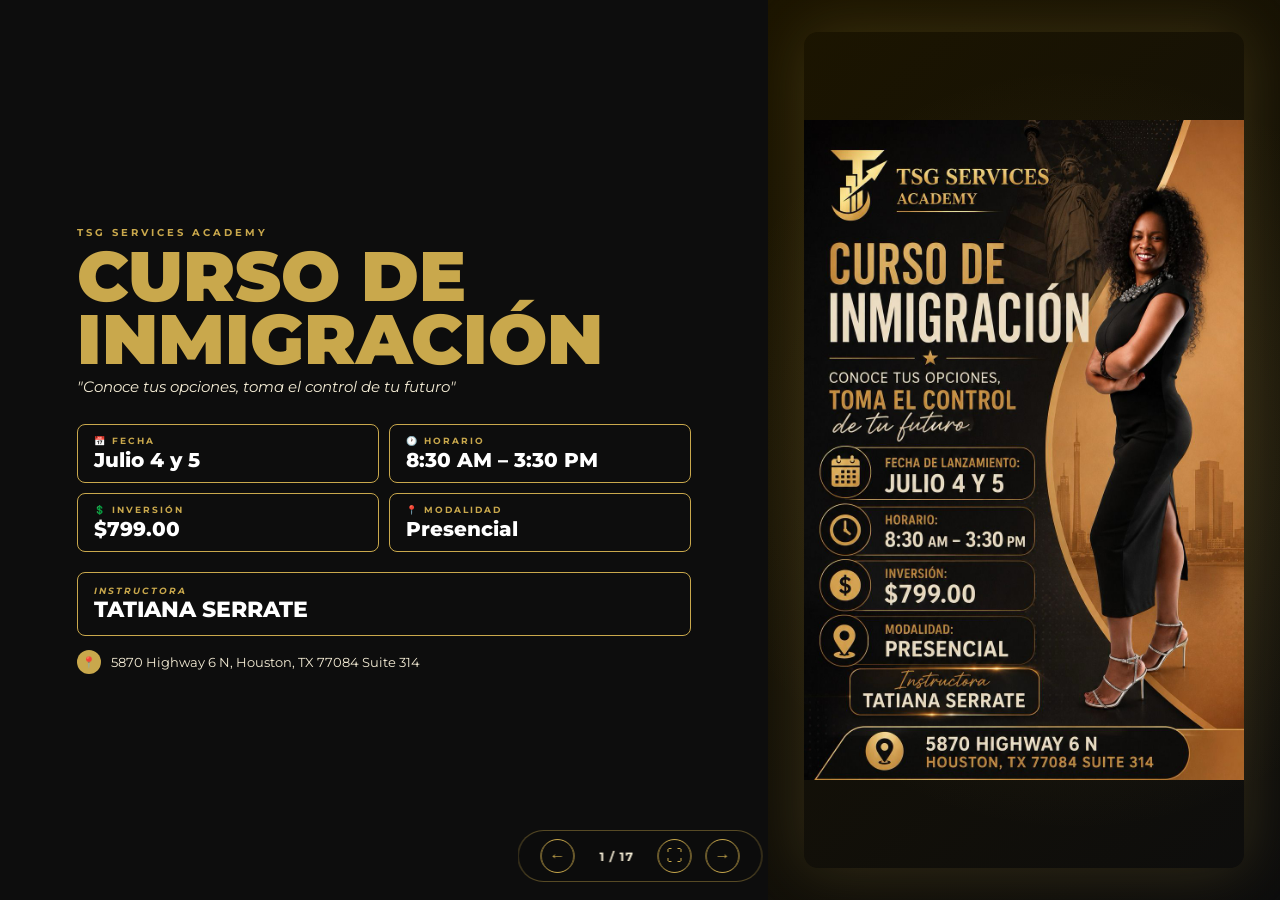
==== index.html @ e6a11509 "Launch GitHub Pages presentation site" ====
<!DOCTYPE html>
<html lang="es">
<head>
<meta charset="UTF-8">
<meta name="viewport" content="width=device-width, initial-scale=1.0">
<meta name="description" content="Presentación interactiva del Curso de Inmigración de TSG Services Academy en Houston, Texas. Curso presencial en español con 17 diapositivas.">
<meta name="theme-color" content="#0D0D0D">
<meta property="og:title" content="TSG Services Academy — Curso de Inmigración">
<meta property="og:description" content="Curso presencial de inmigración en español con Tatiana Serrate en Houston, Texas.">
<meta property="og:type" content="website">
<meta property="og:locale" content="es_US">
<meta property="og:image" content="WhatsApp%20Image%202026-05-12%20at%2015.41.44%20(5).jpeg">
<meta name="twitter:card" content="summary_large_image">
<meta name="twitter:title" content="TSG Services Academy — Curso de Inmigración">
<meta name="twitter:description" content="Curso presencial de inmigración en español con Tatiana Serrate en Houston, Texas.">
<meta name="twitter:image" content="WhatsApp%20Image%202026-05-12%20at%2015.41.44%20(5).jpeg">
<title>TSG Services Academy — Curso de Inmigración</title>
<link href="https://fonts.googleapis.com/css2?family=Montserrat:wght@300;400;500;600;700;800;900&display=swap" rel="stylesheet">
<style>
:root {
  --black: #0D0D0D;
  --dark: #141414;
  --gold: #C9A84C;
  --gold-lt: #E8C46A;
  --gold-dk: #9A7A2E;
  --beige: #F5EDD6;
  --beige-dk: #E0D3B0;
  --white: #FFFFFF;
}
* { margin:0; padding:0; box-sizing:border-box; }
html, body { width:100%; height:100%; overflow:hidden; background:#0a0a0a; font-family:'Montserrat',sans-serif; color-scheme:dark; }

/* ── DECK ── */
.deck { width:100vw; height:100vh; position:relative; }
.slide { position:absolute; inset:0; display:none; overflow:hidden; }
.slide.active { display:flex; }
.slide:focus { outline:none; }

/* ── NAV ── */
.nav {
  position:fixed; bottom:18px; left:50%; transform:translateX(-50%);
  display:flex; align-items:center; gap:14px; z-index:999;
  background:rgba(13,13,13,.88); backdrop-filter:blur(8px);
  padding:8px 22px; border-radius:50px;
  border:1px solid rgba(201,168,76,.4);
}
.nav button {
  background:transparent; border:1.5px solid var(--gold); color:var(--gold);
  width:34px; height:34px; border-radius:50%; font-size:16px; cursor:pointer;
  display:flex; align-items:center; justify-content:center; transition:.2s;
}
.nav button:hover { background:var(--gold); color:var(--black); }
.nav .ctr { color:var(--beige); font-size:12px; font-weight:700; letter-spacing:1px; min-width:55px; text-align:center; }

/* ── SHARED ── */
.tag { font-size:10px; font-weight:700; letter-spacing:3px; text-transform:uppercase; color:var(--gold); margin-bottom:6px; }
.gold-bar { width:56px; height:4px; background:var(--gold); margin:12px 0 20px; }
.gold { color:var(--gold); }
.beige { color:var(--beige); }

.info-box {
  border:1.5px solid var(--gold); border-radius:8px; padding:10px 16px;
}
.info-box .lbl { font-size:9px; font-weight:700; letter-spacing:2px; color:var(--gold); text-transform:uppercase; margin-bottom:2px; }
.info-box .val { font-size:clamp(13px,1.8vw,20px); font-weight:800; color:var(--white); }

.check-row { display:flex; align-items:flex-start; gap:10px; margin-bottom:10px; }
.check-row .dot { width:20px; height:20px; background:var(--gold); border-radius:50%; flex-shrink:0; display:flex; align-items:center; justify-content:center; color:var(--black); font-size:11px; font-weight:900; margin-top:1px; }
.check-row .txt { font-size:clamp(10px,1.3vw,14px); color:var(--beige); font-weight:500; line-height:1.4; }

.num-row { display:flex; align-items:flex-start; gap:14px; margin-bottom:16px; }
.num-row .num { width:32px; height:32px; background:var(--gold); border-radius:6px; flex-shrink:0; display:flex; align-items:center; justify-content:center; color:var(--black); font-size:15px; font-weight:900; }
.num-row h4 { font-size:clamp(11px,1.3vw,14px); font-weight:700; color:var(--gold); text-transform:uppercase; margin-bottom:3px; }
.num-row p { font-size:clamp(10px,1.1vw,13px); color:var(--beige); line-height:1.4; }

.panel { background:rgba(201,168,76,.06); border:1.5px solid rgba(201,168,76,.3); border-radius:12px; padding:22px; display:flex; flex-direction:column; }
.panel h3 { font-size:clamp(12px,1.4vw,16px); font-weight:800; color:var(--gold); text-transform:uppercase; letter-spacing:.5px; margin-bottom:10px; }
.panel p { font-size:clamp(10px,1.1vw,13px); color:var(--beige); line-height:1.6; flex:1; }

.form-card { border:1.5px solid rgba(201,168,76,.3); border-radius:10px; padding:16px; background:rgba(201,168,76,.05); }
.form-card .fid { display:inline-block; background:var(--gold); color:var(--black); font-weight:900; font-size:clamp(12px,1.4vw,16px); padding:3px 10px; border-radius:4px; margin-bottom:8px; }
.form-card h4 { font-size:clamp(10px,1.1vw,13px); color:var(--white); font-weight:700; text-transform:uppercase; margin-bottom:6px; }
.form-card p { font-size:clamp(9px,1vw,12px); color:var(--beige); line-height:1.5; }

table.ftable { width:100%; border-collapse:collapse; font-size:clamp(10px,1.2vw,13px); }
table.ftable th { background:var(--gold); color:var(--black); font-weight:700; text-transform:uppercase; letter-spacing:.5px; padding:8px 12px; text-align:left; }
table.ftable td { padding:7px 12px; color:var(--beige); border-bottom:1px solid rgba(201,168,76,.12); font-weight:500; }
table.ftable tr:nth-child(even) td { background:rgba(201,168,76,.05); }
table.ftable td:first-child { color:var(--gold); font-weight:700; }

.link-btn {
  display:flex; align-items:center; gap:8px;
  background:var(--black); padding:10px 14px; border-radius:6px;
  text-decoration:none; font-size:clamp(10px,1.1vw,13px); font-weight:700;
  color:var(--gold); border:1px solid var(--gold); white-space:normal; line-height:1.35;
}
.link-btn:focus-visible,
.nav button:focus-visible {
  outline:2px solid var(--beige);
  outline-offset:2px;
}
.link-list { display:flex; flex-direction:column; gap:10px; }
.actions { display:flex; gap:12px; flex-wrap:wrap; }
.actions .link-btn { flex:1 1 280px; min-width:0; }

/* ──────────────────────────────────────
   SLIDE 1 — PORTADA
────────────────────────────────────── */
#s1 { flex-direction:row; background:var(--black); }
#s1 .left { flex:1; display:flex; flex-direction:column; justify-content:center; padding:5% 6%; }
#s1 .right {
  width:40%; background:linear-gradient(140deg,#1c1500,#0d0d0d);
  display:flex; align-items:center; justify-content:center; position:relative; overflow:hidden;
}
#s1 .right::before { content:''; position:absolute; inset:0; background:radial-gradient(circle at 60% 50%,rgba(201,168,76,.15),transparent 70%); }
#s1 .hero-flyer {
  width:86%; max-height:calc(100% - 64px); display:block;
  border-radius:14px; box-shadow:0 0 60px rgba(201,168,76,0.2);
  position:relative; z-index:1; object-fit:contain;
}
#s1 .flyer-inner {
  position:relative; z-index:1; margin:32px;
  border:1px solid rgba(201,168,76,.35); border-radius:14px;
  padding:28px 24px; background:rgba(0,0,0,.5); text-align:center; width:calc(100% - 64px);
}
#s1 h1 { font-size:clamp(32px,5.5vw,72px); font-weight:900; text-transform:uppercase; color:var(--gold); line-height:.9; margin-bottom:6px; }
#s1 .subtitle { font-size:clamp(11px,1.3vw,15px); color:var(--beige); font-style:italic; margin-bottom:28px; }
#s1 .info-grid { display:grid; grid-template-columns:1fr 1fr; gap:10px; margin-bottom:20px; }
#s1 .inst-box { border:1.5px solid var(--gold); border-radius:8px; padding:12px 16px; margin-bottom:14px; }
#s1 .inst-box .il { font-size:9px; font-weight:700; letter-spacing:2px; color:var(--gold); text-transform:uppercase; font-style:italic; }
#s1 .inst-box .in { font-size:clamp(14px,1.8vw,22px); font-weight:800; color:var(--white); }
#s1 .addr { display:flex; align-items:center; gap:10px; font-size:clamp(10px,1.1vw,13px); color:var(--beige); }
#s1 .addr .pin { width:24px; height:24px; background:var(--gold); border-radius:50%; flex-shrink:0; display:flex; align-items:center; justify-content:center; font-size:11px; color:var(--black); }

/* ──────────────────────────────────────
   SLIDE 1B — PROMO FLYERS
────────────────────────────────────── */
#spromo { background:var(--black); }
#spromo .promo-wrap { display:flex; flex-direction:column; height:100%; padding:3% 5%; }
#spromo .promo-stack { flex:1; min-height:0; display:flex; flex-direction:column; gap:10px; overflow:hidden; padding-bottom:74px; }
#spromo .promo-row { flex:1; min-height:0; display:grid; gap:10px; }
#spromo .promo-row.top { grid-template-columns:repeat(4,minmax(0,1fr)); }
#spromo .promo-row.bottom { grid-template-columns:repeat(3,minmax(0,1fr)); width:min(76%,100%); align-self:center; }
#spromo .promo-card {
  min-width:0; min-height:0; display:flex; align-items:center; justify-content:center;
  background:#111; border-radius:10px; overflow:hidden;
  border:1px solid rgba(201,168,76,.3); box-shadow:0 4px 20px rgba(0,0,0,.4);
}
#spromo .promo-card img {
  width:100%; height:100%; display:block; padding:4px;
  object-fit:contain; object-position:center top; background:#111;
}

/* ──────────────────────────────────────
   SLIDE 2 — SOBRE TSG
────────────────────────────────────── */
#s2 { flex-direction:row; background:var(--black); }
#s2 .left { flex:1; display:flex; flex-direction:column; justify-content:center; padding:5% 6%; }
#s2 .left h2 { font-size:clamp(22px,4vw,50px); font-weight:900; text-transform:uppercase; line-height:1; color:var(--white); }
#s2 .right { width:44%; background:var(--beige); padding:5% 5%; display:flex; flex-direction:column; justify-content:center; position:relative; }
#s2 .right::before { content:''; position:absolute; top:0; left:0; right:0; height:5px; background:var(--gold); }
#s2 .bio { font-size:clamp(13px,1.5vw,18px); color:var(--black); line-height:1.75; border-left:4px solid var(--gold); padding-left:20px; margin-bottom:30px; }
#s2 .inst-tag { text-align:center; border-top:2px solid var(--gold-dk); padding-top:20px; }
#s2 .inst-tag .itl { font-size:9px; font-weight:700; letter-spacing:2px; color:#5B4314; text-transform:uppercase; font-style:italic; margin-bottom:4px; }
#s2 .inst-tag .itn { font-size:clamp(16px,2.4vw,26px); font-weight:900; color:var(--black); text-transform:uppercase; }

/* ──────────────────────────────────────
   SLIDE 3 — APRENDERÁS
────────────────────────────────────── */
#s3 { flex-direction:column; background:var(--black); padding:4% 6%; }
#s3 .audience {
  display:flex; align-items:center; gap:12px;
  background:rgba(201,168,76,.1); border:1.5px solid var(--gold);
  border-radius:8px; padding:12px 18px; margin-bottom:22px;
}
#s3 .audience p { font-size:clamp(11px,1.3vw,15px); color:var(--beige); font-weight:700; text-transform:uppercase; letter-spacing:.5px; }
#s3 .grid { display:grid; grid-template-columns:1fr 1fr; gap:0 50px; }

/* ──────────────────────────────────────
   SLIDE 4 — PROGRAMA
────────────────────────────────────── */
#s4 { flex-direction:column; background:var(--black); padding:3% 5%; }
#s4 .days { display:grid; grid-template-columns:1fr 1fr; gap:20px; flex:1; align-items:start; margin-top:16px; }
#s4 .day-hdr { background:var(--gold); padding:10px 16px; border-radius:8px 8px 0 0; display:flex; justify-content:space-between; align-items:center; }
#s4 .day-hdr h3 { font-size:clamp(13px,1.7vw,20px); font-weight:900; color:var(--black); text-transform:uppercase; }
#s4 .day-hdr .dt { font-size:clamp(11px,1.3vw,16px); font-weight:700; color:var(--black); }
#s4 .day-sub { background:rgba(201,168,76,.12); padding:7px 16px; font-size:clamp(9px,1vw,12px); color:var(--gold); font-style:italic; border-left:3px solid var(--gold); }
#s4 .day-body { background:rgba(201,168,76,.04); border:1.5px solid rgba(201,168,76,.25); border-top:none; border-radius:0 0 8px 8px; }

/* ──────────────────────────────────────
   SLIDE 5 — CLASE 1 OVERVIEW
────────────────────────────────────── */
#s5 { flex-direction:row; background:var(--black); }
#s5 .main { flex:1; display:flex; flex-direction:column; justify-content:flex-start; padding:3.5% 5%; }
#s5 .step-list { flex:1; min-height:0; display:flex; flex-direction:column; gap:8px; padding-top:4px; padding-bottom:74px; }
#s5 .step-card { margin-bottom:0; flex:1; align-items:center; padding:6px 12px; border-radius:8px; background:rgba(201,168,76,.04); }
#s5 .sidebar { width:clamp(220px,26vw,270px); background:var(--beige); padding:5% 4%; display:flex; flex-direction:column; justify-content:center; gap:12px; }
#s5 .sidebar h3 { font-size:clamp(11px,1.2vw,14px); font-weight:800; color:var(--black); text-transform:uppercase; letter-spacing:1px; margin-bottom:6px; }

/* ──────────────────────────────────────
   SLIDE 6 — CUENTA USCIS + FORMULARIOS
────────────────────────────────────── */
#s6 { flex-direction:column; background:var(--dark); padding:4% 6%; }
#s6 .panels { display:grid; grid-template-columns:1fr 1fr; gap:20px; flex:1; margin-top:16px; }

/* ──────────────────────────────────────
   SLIDE 7 — I-94 & EOIR
────────────────────────────────────── */
#s7 { flex-direction:column; background:var(--black); padding:4% 6%; }
#s7 .panels { display:grid; grid-template-columns:1fr 1fr; gap:20px; flex:1; margin-top:16px; }

/* ──────────────────────────────────────
   SLIDE 8 — LLAMAR A USCIS
────────────────────────────────────── */
#s8 { flex-direction:row; background:var(--black); }
#s8 .left { flex:1; display:flex; flex-direction:column; justify-content:center; padding:4% 5%; }
#s8 .right { width:36%; display:flex; flex-direction:column; justify-content:center; padding:4% 4% 4% 0; gap:14px; }
.phone-box { background:var(--gold); border-radius:14px; padding:28px; text-align:center; }
.phone-box .phl { font-size:10px; font-weight:700; letter-spacing:3px; text-transform:uppercase; color:var(--black); margin-bottom:8px; }
.phone-box .phnum { font-size:clamp(22px,3.5vw,42px); font-weight:900; color:var(--black); letter-spacing:2px; }

/* ──────────────────────────────────────
   SLIDE 9 — ENVÍO DE PAQUETES
────────────────────────────────────── */
#s9 { flex-direction:column; background:var(--black); padding:4% 6%; }
#s9 .factors { display:grid; grid-template-columns:repeat(2,1fr); gap:16px; flex:1; margin-top:16px; }
#s9 .actions { margin-top:14px; padding-bottom:74px; }
.factor { background:rgba(201,168,76,.06); border:1.5px solid rgba(201,168,76,.28); border-radius:10px; padding:20px; }
.factor .fnum { font-size:36px; font-weight:900; color:rgba(201,168,76,.18); line-height:1; margin-bottom:8px; }
.factor h4 { font-size:clamp(12px,1.3vw,15px); font-weight:700; color:var(--gold); text-transform:uppercase; margin-bottom:6px; }
.factor p { font-size:clamp(10px,1.1vw,13px); color:var(--beige); line-height:1.5; }

/* ──────────────────────────────────────
   SLIDE 10 — PREPARACIÓN
────────────────────────────────────── */
#s10 { flex-direction:column; background:var(--black); padding:4% 6%; }
#s10 .prep { display:grid; grid-template-columns:repeat(2,1fr); gap:16px; flex:1; margin-top:16px; }
.prep-card { border:1.5px solid rgba(201,168,76,.3); border-radius:10px; padding:20px; }
.prep-card .picon { font-size:26px; margin-bottom:8px; }
.prep-card h4 { font-size:clamp(11px,1.3vw,15px); font-weight:700; color:var(--gold); text-transform:uppercase; margin-bottom:10px; }
.prep-card ul { list-style:none; }
.prep-card ul li { font-size:clamp(9px,1.1vw,13px); color:var(--beige); line-height:1.5; padding:2px 0 2px 16px; position:relative; }
.prep-card ul li::before { content:'•'; color:var(--gold); position:absolute; left:0; font-weight:700; }

/* ──────────────────────────────────────
   SLIDE 11 — I-485
────────────────────────────────────── */
#s11 { flex-direction:row; background:var(--black); }
#s11 .left { flex:1; display:flex; flex-direction:column; justify-content:center; padding:5% 6%; }
#s11 .right { width:40%; background:var(--beige); padding:5%; display:flex; flex-direction:column; justify-content:center; gap:22px; position:relative; }
#s11 .right::before { content:''; position:absolute; top:0; left:0; right:0; height:5px; background:var(--gold); }
#s11 .right h3 { font-size:clamp(11px,1.3vw,15px); font-weight:800; color:var(--black); text-transform:uppercase; letter-spacing:.5px; margin-bottom:8px; }
#s11 .right ul { list-style:none; }
#s11 .right ul li { font-size:clamp(10px,1.2vw,14px); color:#333; padding:3px 0 3px 20px; position:relative; line-height:1.4; }
#s11 .right ul li::before { content:'✓'; color:var(--gold-dk); position:absolute; left:0; font-weight:900; }
.form-badge { display:inline-flex; align-items:center; justify-content:center; background:var(--gold); color:var(--black); font-weight:900; font-size:clamp(28px,4.5vw,56px); padding:14px 26px; border-radius:10px; margin-bottom:16px; letter-spacing:2px; }

/* ──────────────────────────────────────
   SLIDE 12 — FORMULARIOS CLASE 2
────────────────────────────────────── */
#s12 { flex-direction:column; background:var(--black); padding:3% 5%; }
#s12 .forms-grid { display:grid; grid-template-columns:repeat(3,1fr); gap:14px; flex:1; margin-top:16px; }

/* ──────────────────────────────────────
   SLIDE 13 — I-130 / I-130A
────────────────────────────────────── */
#s13 { flex-direction:column; background:var(--black); padding:4% 6%; }
#s13 .content { display:grid; grid-template-columns:1fr 1fr 1fr; gap:18px; flex:1; margin-top:16px; }
#s13 .proofs { background:rgba(201,168,76,.07); border:1.5px solid var(--gold); border-radius:10px; padding:20px; }
#s13 .proofs h3 { font-size:clamp(11px,1.3vw,14px); font-weight:800; color:var(--gold); text-transform:uppercase; margin-bottom:12px; }

/* ──────────────────────────────────────
   SLIDE 14 — N-400 vs N-600
────────────────────────────────────── */
#s14 { flex-direction:column; background:var(--black); padding:4% 6%; }
#s14 .compare { display:grid; grid-template-columns:1fr 1fr; gap:20px; flex:1; margin-top:16px; }
.cmp-col { border-radius:10px; overflow:hidden; }
.cmp-hdr { background:var(--gold); padding:14px 20px; text-align:center; }
.cmp-hdr h3 { font-size:clamp(20px,3.5vw,40px); font-weight:900; color:var(--black); }
.cmp-body { background:rgba(201,168,76,.06); border:1.5px solid rgba(201,168,76,.3); border-top:none; border-radius:0 0 10px 10px; padding:20px; }
.cmp-body .cmp-sub { font-size:clamp(11px,1.2vw,14px); font-weight:700; color:var(--white); margin-bottom:10px; }
.dot-neg { background:#555 !important; color:var(--white) !important; }

/* ──────────────────────────────────────
   SLIDE 15 — DIRECTORIO
────────────────────────────────────── */
#s15 { flex-direction:column; background:var(--black); padding:3.5% 5.5%; }
#s15 .dir { display:grid; grid-template-columns:2fr 1fr; gap:28px; flex:1; margin-top:16px; align-items:start; }
#s15 .res h3 { font-size:clamp(12px,1.3vw,15px); font-weight:800; color:var(--gold); text-transform:uppercase; margin-bottom:12px; }

/* ──────────────────────────────────────
   SLIDE 16 — CIERRE
────────────────────────────────────── */
#s16 { flex-direction:row; background:var(--black); }
#s16 .left { flex:1; display:flex; flex-direction:column; align-items:center; justify-content:center; padding:5%; text-align:center; }
#s16 .right { width:42%; background:linear-gradient(140deg,#1c1500,#0d0d0d); display:flex; align-items:center; justify-content:center; padding:5%; position:relative; }
#s16 .right::before { content:''; position:absolute; inset:0; background:radial-gradient(circle at 50% 50%,rgba(201,168,76,.12),transparent 70%); }
.cupos-box { border:3px solid var(--gold); border-radius:12px; padding:28px 40px; margin-bottom:22px; }
.cupos-box .cql { font-size:clamp(10px,1.2vw,13px); font-weight:700; letter-spacing:3px; color:var(--beige); text-transform:uppercase; margin-bottom:4px; }
.cupos-box .cqn { font-size:clamp(56px,9vw,110px); font-weight:900; color:var(--gold); line-height:1; }
.cupos-box .cqs { font-size:clamp(13px,1.8vw,20px); font-weight:700; color:var(--white); text-transform:uppercase; }
.closing-card { background:rgba(201,168,76,.08); border:1.5px solid rgba(201,168,76,.3); border-radius:10px; padding:20px 28px; }
.closing-card p { font-size:clamp(10px,1.2vw,14px); color:var(--beige); margin-bottom:5px; }
.closing-card .cn { font-size:clamp(15px,2vw,24px); font-weight:800; color:var(--white); text-transform:uppercase; }
.cta { font-size:clamp(14px,2vw,24px); font-weight:900; color:var(--gold); text-transform:uppercase; letter-spacing:1px; margin-bottom:6px; }
.cta-sub { font-size:clamp(11px,1.3vw,15px); color:var(--beige); font-style:italic; }

#s4 .days > div,
#s6 .panels > div,
#s7 .panels > div,
#s12 .forms-grid > div,
#s13 .content > div,
#s14 .compare > div,
#s15 .dir > * { min-width:0; }

@media (max-width:1024px) {
  .nav { bottom:12px; }
  #s5 .main { padding-right:4%; }
  #s5 .sidebar { width:220px; padding:4% 3%; }
  #s5 .step-list { gap:6px; padding-bottom:82px; }
  #s5 .step-card { padding:6px 10px; }
  #s5 .num-row h4 { font-size:12px; }
  #s5 .num-row p { font-size:11px; }
  #s9 .actions { flex-direction:column; padding-bottom:82px; }
  #s9 .actions .link-btn { flex-basis:auto; }
}
</style>
</head>
<body>
<div class="deck">

<!-- ══════════════════════════════
     SLIDE 1 — PORTADA
══════════════════════════════ -->
<div class="slide active" id="s1">
  <div class="left">
    <div class="tag">TSG Services Academy</div>
    <h1>CURSO DE<br>INMIGRACIÓN</h1>
    <p class="subtitle">"Conoce tus opciones, toma el control <em>de tu futuro</em>"</p>
    <div class="info-grid">
      <div class="info-box"><div class="lbl">📅 Fecha</div><div class="val">Julio 4 y 5</div></div>
      <div class="info-box"><div class="lbl">🕐 Horario</div><div class="val">8:30 AM – 3:30 PM</div></div>
      <div class="info-box"><div class="lbl">💲 Inversión</div><div class="val">$799.00</div></div>
      <div class="info-box"><div class="lbl">📍 Modalidad</div><div class="val">Presencial</div></div>
    </div>
    <div class="inst-box"><div class="il">Instructora</div><div class="in">TATIANA SERRATE</div></div>
    <div class="addr"><div class="pin">📍</div><span>5870 Highway 6 N, Houston, TX 77084 Suite 314</span></div>
  </div>
  <div class="right">
    <img src="WhatsApp%20Image%202026-05-12%20at%2015.41.44%20(5).jpeg"
         alt="TSG Services Academy Flyer"
         width="1024" height="1536" decoding="async" fetchpriority="high"
         class="hero-flyer">
  </div>
</div>

<!-- ══════════════════════════════
     SLIDE 2 — MATERIAL PROMOCIONAL
══════════════════════════════ -->
<div class="slide" id="spromo">
  <div class="promo-wrap">
    <div class="tag">Material Promocional</div>
    <h2 style="font-size:clamp(18px,3vw,38px);font-weight:900;text-transform:uppercase;line-height:1;margin-bottom:8px;">FLYERS <span class="gold">PROMOCIONALES</span> DEL CURSO</h2>
    <div class="gold-bar" style="margin:8px 0 14px;"></div>
    <div class="promo-stack">
      <div class="promo-row top">
        <div class="promo-card"><img src="WhatsApp%20Image%202026-05-12%20at%2015.41.43.jpeg" alt="Flyer promocional 1 del curso" width="1149" height="1369" loading="lazy" decoding="async"></div>
        <div class="promo-card"><img src="WhatsApp%20Image%202026-05-12%20at%2015.41.44.jpeg" alt="Flyer promocional 2 del curso" width="1024" height="1536" loading="lazy" decoding="async"></div>
        <div class="promo-card"><img src="WhatsApp%20Image%202026-05-12%20at%2015.41.44%20(1).jpeg" alt="Flyer promocional 3 del curso" width="1024" height="1536" loading="lazy" decoding="async"></div>
        <div class="promo-card"><img src="WhatsApp%20Image%202026-05-12%20at%2015.41.44%20(2).jpeg" alt="Flyer promocional 4 del curso" width="1024" height="1536" loading="lazy" decoding="async"></div>
      </div>
      <div class="promo-row bottom">
        <div class="promo-card"><img src="WhatsApp%20Image%202026-05-12%20at%2015.41.44%20(3).jpeg" alt="Flyer promocional 5 del curso" width="1024" height="1536" loading="lazy" decoding="async"></div>
        <div class="promo-card"><img src="WhatsApp%20Image%202026-05-12%20at%2015.41.44%20(4).jpeg" alt="Flyer promocional 6 del curso" width="1024" height="1536" loading="lazy" decoding="async"></div>
        <div class="promo-card"><img src="WhatsApp%20Image%202026-05-12%20at%2015.41.44%20(5).jpeg" alt="Flyer promocional 7 del curso" width="1024" height="1536" loading="lazy" decoding="async"></div>
      </div>
    </div>
  </div>
</div>

<!-- ══════════════════════════════
     SLIDE 3 — SOBRE TSG
══════════════════════════════ -->
<div class="slide" id="s2">
  <div class="left">
    <div class="tag">Sobre Nosotros</div>
    <h2 style="font-size:clamp(22px,4vw,52px);font-weight:900;text-transform:uppercase;line-height:1;color:var(--white);">
      <span class="gold">SOBRE</span> TSG<br>SERVICES ACADEMY
    </h2>
    <div class="gold-bar"></div>
    <p style="font-size:clamp(12px,1.4vw,16px);color:var(--beige);line-height:1.7;max-width:460px;">
      Comprometida con la educación y el empoderamiento de la comunidad hispana en Houston, Texas. Cursos prácticos, en español, diseñados para que cada persona pueda entender y gestionar su propio proceso migratorio con confianza.
    </p>
  </div>
  <div class="right">
    <p class="bio">
      TSG Academy fue fundada por una mujer visionaria, comprometida con la educación y el empoderamiento de su comunidad. Con años de experiencia en procesos migratorios y una trayectoria ayudando a cientos de personas a entender y presentar sus propios casos ante USCIS y la corte de inmigración.
    </p>
    <div class="inst-tag">
      <div class="itl">Instructora</div>
      <div class="itn">TATIANA SERRATE</div>
    </div>
  </div>
</div>

<!-- ══════════════════════════════
     SLIDE 3 — APRENDERÁS
══════════════════════════════ -->
<div class="slide" id="s3">
  <div class="tag">Contenido del curso</div>
  <h2 style="font-size:clamp(20px,3.5vw,44px);font-weight:900;text-transform:uppercase;line-height:1;"><span class="gold">EN ESTE CURSO</span> APRENDERÁS</h2>
  <div class="gold-bar"></div>
  <div class="audience">
    <span style="font-size:22px;">👥</span>
    <p>Para quienes quieren tomar el control de su proceso y ayudar a otros</p>
  </div>
  <div class="grid">
    <div>
      <div class="check-row"><div class="dot">✓</div><div class="txt">Cómo crear una cuenta en USCIS.gov</div></div>
      <div class="check-row"><div class="dot">✓</div><div class="txt">Cómo descargar formularios oficiales actualizados</div></div>
      <div class="check-row"><div class="dot">✓</div><div class="txt">Cómo buscar tu historial de entrada/salida I-94</div></div>
      <div class="check-row"><div class="dot">✓</div><div class="txt">Cómo localizar tu caso en corte (EOIR)</div></div>
      <div class="check-row"><div class="dot">✓</div><div class="txt">Cómo llamar a USCIS correctamente</div></div>
      <div class="check-row"><div class="dot">✓</div><div class="txt">Cómo confeccionar tu paquete migratorio</div></div>
    </div>
    <div>
      <div class="check-row"><div class="dot">✓</div><div class="txt">Cómo solicitar tu récord criminal</div></div>
      <div class="check-row"><div class="dot">✓</div><div class="txt">Cómo hacer fotos de visas/pasaporte</div></div>
      <div class="check-row"><div class="dot">✓</div><div class="txt">Cómo obtener tu I-94</div></div>
      <div class="check-row"><div class="dot">✓</div><div class="txt">Cómo buscar los costos de cada trámite</div></div>
      <div class="check-row"><div class="dot">✓</div><div class="txt">Cómo crear labels de envío USPS</div></div>
      <div class="check-row"><div class="dot">✓</div><div class="txt">Formularios I-485, I-912, I-765, I-130, N-400 y más</div></div>
    </div>
  </div>
</div>

<!-- ══════════════════════════════
     SLIDE 4 — PROGRAMA 2 DÍAS
══════════════════════════════ -->
<div class="slide" id="s4">
  <div class="tag">Estructura del curso</div>
  <h2 style="font-size:clamp(18px,3vw,38px);font-weight:900;text-transform:uppercase;line-height:1;">PROGRAMA DEL CURSO — <span class="gold">2 DÍAS INTENSIVOS</span></h2>
  <div class="days">
    <div>
      <div class="day-hdr"><h3>CLASE #1</h3><span class="dt">DÍA 1: JULIO 4</span></div>
      <div class="day-sub">Desde cómo crear una cuenta en USCIS hasta el Formulario I-485 (Ajuste de Estatus).</div>
      <table class="ftable" style="border-radius:0 0 8px 8px;overflow:hidden;">
        <thead><tr><th>Tema</th><th>Descripción</th></tr></thead>
        <tbody>
          <tr><td>Cuenta USCIS.gov</td><td>Registro paso a paso en la página oficial</td></tr>
          <tr><td>Descargar Formularios</td><td>Formularios oficiales actualizados desde USCIS</td></tr>
          <tr><td>Historial I-94</td><td>Buscar historial de entrada/salida (CBP)</td></tr>
          <tr><td>Caso en Corte (EOIR)</td><td>Localizar el estado de tu caso en EOIR</td></tr>
          <tr><td>Llamar a USCIS</td><td>Menús, extensiones y acceso a agente en vivo</td></tr>
          <tr><td>Envío de Paquetes</td><td>Dónde y cómo enviar paquetes migratorios</td></tr>
          <tr><td>Preparación</td><td>Organizar paquete, fotos, récord criminal, costos</td></tr>
          <tr><td>Labels USPS</td><td>Crear etiquetas de envío USPS</td></tr>
          <tr><td>Formulario I-485</td><td>Ajuste de Estatus — documentación y pruebas</td></tr>
        </tbody>
      </table>
    </div>
    <div>
      <div class="day-hdr"><h3>CLASE #2</h3><span class="dt">DÍA 2: JULIO 5</span></div>
      <div class="day-sub">Desde el Formulario I-912 hasta N-400 y sesión de preguntas.</div>
      <table class="ftable" style="border-radius:0 0 8px 8px;overflow:hidden;">
        <thead><tr><th>Formulario</th><th>Descripción</th></tr></thead>
        <tbody>
          <tr><td>I-912</td><td>Exención de Tarifas</td></tr>
          <tr><td>I-765</td><td>Permiso de Trabajo</td></tr>
          <tr><td>G-1145</td><td>Aviso electrónico de recepción</td></tr>
          <tr><td>G-1450</td><td>Pago con tarjeta de crédito</td></tr>
          <tr><td>N-400</td><td>Solicitud de Ciudadanía (Naturalización)</td></tr>
          <tr><td>N-600</td><td>Diferencias con N-400 — Certificado de Ciudadanía</td></tr>
          <tr><td>I-130 / I-130A</td><td>Peticiones Familiares y pruebas requeridas</td></tr>
          <tr><td>Sesión Final</td><td>Preguntas y respuestas con estudiantes</td></tr>
        </tbody>
      </table>
    </div>
  </div>
</div>

<!-- ══════════════════════════════
     SLIDE 5 — CLASE 1 OVERVIEW
══════════════════════════════ -->
<div class="slide" id="s5">
  <div class="main">
    <div class="tag">Clase 1 — Día 1</div>
    <h2 style="font-size:clamp(20px,3.2vw,40px);font-weight:900;text-transform:uppercase;line-height:1;">NAVEGANDO EL <span class="gold">SISTEMA USCIS</span></h2>
    <div class="gold-bar"></div>
    <div class="step-list">
      <div class="num-row step-card"><div class="num">1</div><div><h4>Crear cuenta en USCIS.gov</h4><p>Registro paso a paso en la plataforma oficial de USCIS.</p></div></div>
      <div class="num-row step-card"><div class="num">2</div><div><h4>Descargar formularios actualizados</h4><p>Cómo obtener cualquier formulario directamente desde USCIS.gov/forms.</p></div></div>
      <div class="num-row step-card"><div class="num">3</div><div><h4>Historial de entrada/salida I-94 (CBP)</h4><p>Acceder, descargar e imprimir tu registro de entrada/salida del país.</p></div></div>
      <div class="num-row step-card"><div class="num">4</div><div><h4>Localizar tu caso en corte (EOIR)</h4><p>Buscar el estado de tu caso en el sistema de la corte de inmigración.</p></div></div>
      <div class="num-row step-card"><div class="num">5</div><div><h4>Llamar a USCIS correctamente</h4><p>Menús, extensiones y técnicas para hablar con un agente en vivo.</p></div></div>
      <div class="num-row step-card"><div class="num">6</div><div><h4>Dónde enviar tu paquete migratorio</h4><p>Cada formulario tiene su propia dirección de envío según tipo, motivo y estado.</p></div></div>
    </div>
  </div>
  <div class="sidebar">
    <h3>ENLACES OFICIALES</h3>
    <a class="link-btn" href="https://www.uscis.gov" target="_blank">🌐 USCIS.GOV</a>
    <a class="link-btn" href="https://www.uscis.gov/forms/all-forms" target="_blank">📄 FORMULARIOS</a>
    <a class="link-btn" href="https://i94.cbp.dhs.gov/home" target="_blank">🛂 PORTAL I-94</a>
    <a class="link-btn" href="https://acis.eoir.justice.gov/en" target="_blank">⚖️ CORTE (EOIR)</a>
  </div>
</div>

<!-- ══════════════════════════════
     SLIDE 6 — CUENTA USCIS & FORMULARIOS
══════════════════════════════ -->
<div class="slide" id="s6">
  <div class="tag">Clase 1 — Temas 1 & 2</div>
  <h2 style="font-size:clamp(18px,3vw,38px);font-weight:900;text-transform:uppercase;line-height:1;"><span class="gold">CREAR CUENTA</span> EN USCIS.GOV &amp; DESCARGAR FORMULARIOS</h2>
  <div class="gold-bar"></div>
  <div class="panels">
    <div class="panel">
      <h3>🔑 Cómo crear tu cuenta en USCIS.gov</h3>
      <p>Ingresa a <strong style="color:var(--gold);">www.uscis.gov</strong> y selecciona "Crear cuenta". Necesitarás un correo electrónico válido y crear una contraseña segura. Una vez registrado, puedes rastrear casos, recibir notificaciones y acceder a formularios en línea directamente desde tu perfil.</p>
      <div style="margin-top:12px;">
        <a class="link-btn" href="https://www.uscis.gov" target="_blank">🌐 Ir a USCIS.GOV</a>
      </div>
    </div>
    <div class="panel">
      <h3>📄 Cómo descargar formularios oficiales</h3>
      <p>Visita <strong style="color:var(--gold);">uscis.gov/forms/all-forms</strong> para descargar cualquier formulario directamente desde la fuente oficial. Siempre usa formularios de USCIS.gov — versiones de terceros pueden estar desactualizadas o incorrectas y causar rechazo de tu solicitud.</p>
      <div style="margin-top:12px;">
        <a class="link-btn" href="https://www.uscis.gov/forms/all-forms" target="_blank">📋 Ver todos los formularios</a>
      </div>
    </div>
  </div>
</div>

<!-- ══════════════════════════════
     SLIDE 7 — I-94 & EOIR
══════════════════════════════ -->
<div class="slide" id="s7">
  <div class="tag">Clase 1 — Temas 3 & 4</div>
  <h2 style="font-size:clamp(18px,3vw,38px);font-weight:900;text-transform:uppercase;line-height:1;">HISTORIAL <span class="gold">I-94</span> &amp; LOCALIZADOR DE CASO <span class="gold">EOIR</span></h2>
  <div class="gold-bar"></div>
  <div class="panels">
    <div class="panel">
      <h3>🛂 Historial de entrada/salida I-94 (CBP)</h3>
      <p>El I-94 es el registro oficial de tu última entrada a los Estados Unidos. Para descargarlo, visita <strong style="color:var(--gold);">i94.cbp.dhs.gov/home</strong>. Puedes ver la fecha de tu último ingreso, el puerto de entrada y el estatus con el que entraste. Este documento es requerido en muchos trámites de USCIS.</p>
      <div style="margin-top:12px;">
        <a class="link-btn" href="https://i94.cbp.dhs.gov/home" target="_blank">🛂 Portal I-94 (CBP)</a>
      </div>
    </div>
    <div class="panel">
      <h3>⚖️ Localizar tu caso en corte (EOIR)</h3>
      <p>Si tienes un caso abierto en la corte de inmigración, puedes buscar su estado en el sistema EOIR (Executive Office for Immigration Review). Visita <strong style="color:var(--gold);">acis.eoir.justice.gov/en</strong> e ingresa tu número de caso (A-number) para ver fechas de audiencia y estado del proceso.</p>
      <div style="margin-top:12px;">
        <a class="link-btn" href="https://acis.eoir.justice.gov/en" target="_blank">⚖️ Corte EOIR</a>
      </div>
    </div>
  </div>
</div>

<!-- ══════════════════════════════
     SLIDE 8 — LLAMAR A USCIS
══════════════════════════════ -->
<div class="slide" id="s8">
  <div class="left">
    <div class="tag">Clase 1 — Tema 5</div>
    <h2 style="font-size:clamp(20px,3.5vw,44px);font-weight:900;text-transform:uppercase;line-height:1;">CÓMO LLAMAR A <span class="gold">USCIS</span> CORRECTAMENTE</h2>
    <div class="gold-bar"></div>
    <div class="num-row"><div class="num" style="background:transparent;border:2px solid var(--gold);">1</div><div><h4>Prepara tu información</h4><p>Ten a la mano tu número de caso (receipt number) o A-number, nombre completo y fecha de nacimiento antes de llamar.</p></div></div>
    <div class="num-row"><div class="num" style="background:transparent;border:2px solid var(--gold);">2</div><div><h4>Navega el menú correctamente</h4><p>Escucha las opciones con calma. Generalmente la opción para hablar con un agente en vivo está al final del menú o presionando "0" repetidamente.</p></div></div>
    <div class="num-row"><div class="num" style="background:transparent;border:2px solid var(--gold);">3</div><div><h4>Mejor horario para llamar</h4><p>Llama en las primeras horas de la mañana (8–10 AM hora del este) para menor tiempo de espera.</p></div></div>
    <div class="num-row"><div class="num" style="background:transparent;border:2px solid var(--gold);">4</div><div><h4>Toma notas</h4><p>Anota el nombre del agente, el número de referencia de la llamada, la fecha y hora, y cualquier información que te den.</p></div></div>
  </div>
  <div class="right">
    <div class="phone-box">
      <div class="phl">Número oficial USCIS</div>
      <div class="phnum">1-800-375-5283</div>
    </div>
    <div class="panel" style="margin-top:0;">
      <h3>⚠️ Importante</h3>
      <p>USCIS nunca te pedirá dinero por teléfono. Si alguien lo hace, es una estafa. Solo utiliza el número oficial.</p>
    </div>
  </div>
</div>

<!-- ══════════════════════════════
     SLIDE 9 — ENVÍO DE PAQUETES
══════════════════════════════ -->
<div class="slide" id="s9">
  <div class="tag">Clase 1 — Tema 6</div>
  <h2 style="font-size:clamp(18px,3vw,38px);font-weight:900;text-transform:uppercase;line-height:1;">CÓMO SABER A DÓNDE ENVIAR TU <span class="gold">PAQUETE MIGRATORIO</span></h2>
  <div class="gold-bar"></div>
  <p style="font-size:clamp(11px,1.3vw,15px);color:var(--beige);margin-bottom:0;">Cada formulario tiene su propia dirección de envío. La dirección correcta depende de varios factores:</p>
  <div class="factors">
    <div class="factor"><div class="fnum">01</div><h4>Tipo de Formulario</h4><p>Cada formulario (I-485, I-130, I-765, etc.) tiene su propia dirección de envío designada por USCIS.</p></div>
    <div class="factor"><div class="fnum">02</div><h4>Motivo de la Solicitud</h4><p>Ajuste de estatus, petición familiar, permiso de trabajo — cada motivo puede requerir enviar a un centro diferente.</p></div>
    <div class="factor"><div class="fnum">03</div><h4>Modalidad de Envío</h4><p>Si envías por correo postal (USPS, FedEx, UPS) o si presentas en línea a través de myUSCIS, la dirección cambia.</p></div>
    <div class="factor"><div class="fnum">04</div><h4>Estado de Residencia</h4><p>Tu estado de residencia determina cuál Centro de Servicio USCIS debe recibir tu paquete.</p></div>
  </div>
  <div class="actions">
    <a class="link-btn" href="https://www.uscis.gov/forms" target="_blank">📍 Consultar dirección por formulario en USCIS.gov</a>
    <a class="link-btn" href="https://www.uscis.gov/forms/filing-fees" target="_blank">💲 Consultar tarifas actualizadas</a>
  </div>
</div>

<!-- ══════════════════════════════
     SLIDE 10 — PREPARACIÓN DEL PAQUETE
══════════════════════════════ -->
<div class="slide" id="s10">
  <div class="tag">Clase 1 — Preparación</div>
  <h2 style="font-size:clamp(18px,3vw,38px);font-weight:900;text-transform:uppercase;line-height:1;">PREPARACIÓN Y <span class="gold">ENVÍO DE PAQUETES</span></h2>
  <div class="gold-bar"></div>
  <div class="prep">
    <div class="prep-card">
      <div class="picon">📦</div>
      <h4>Cómo organizar tu paquete migratorio</h4>
      <ul>
        <li>Cada formulario tiene su propia dirección de envío</li>
        <li>Depende del tipo de formulario, motivo y estado</li>
        <li>Crea labels de envío USPS con confirmación de entrega</li>
        <li>Incluye copia de todo lo que envías</li>
      </ul>
    </div>
    <div class="prep-card">
      <div class="picon">📷</div>
      <h4>Cómo hacer fotos de pasaporte/visa</h4>
      <ul>
        <li>Fondo blanco liso, sin sombras</li>
        <li>Tamaño: 2×2 pulgadas (51×51 mm)</li>
        <li>Rostro centrado, ojos abiertos, expresión neutral</li>
        <li>Sin lentes de sol, sin sombrero (excepto religioso)</li>
        <li>Foto reciente (últimos 6 meses)</li>
      </ul>
    </div>
    <div class="prep-card">
      <div class="picon">🔍</div>
      <h4>Cómo sacar récord criminal</h4>
      <ul>
        <li>Proceso para obtener tus antecedentes penales</li>
        <li>Formulario FD-258 — huellas dactilares</li>
        <li>Se solicita a través del FBI Identity History</li>
        <li>Requerido en varios trámites de USCIS</li>
      </ul>
    </div>
    <div class="prep-card">
      <div class="picon">💲</div>
      <h4>Dónde buscar costos USCIS</h4>
      <ul>
        <li>Consulta tarifas actualizadas en USCIS.gov</li>
        <li>Los costos cambian — siempre verifica antes de enviar</li>
        <li>Opciones de pago: money order, cheque, tarjeta (G-1450)</li>
        <li>Puedes solicitar exención de tarifas (Formulario I-912)</li>
      </ul>
    </div>
  </div>
</div>

<!-- ══════════════════════════════
     SLIDE 11 — I-485
══════════════════════════════ -->
<div class="slide" id="s11">
  <div class="left">
    <div class="tag">Clase 1 — Formulario Principal</div>
    <div class="form-badge">I-485</div>
    <h2 style="font-size:clamp(18px,3vw,38px);font-weight:900;text-transform:uppercase;line-height:1.1;color:var(--white);">AJUSTE DE <span class="gold">ESTATUS</span></h2>
    <div class="gold-bar"></div>
    <p style="font-size:clamp(12px,1.4vw,16px);color:var(--beige);line-height:1.7;max-width:460px;">
      El Formulario I-485 es la solicitud para ajustar tu estatus migratorio y convertirte en residente permanente (Green Card) <strong style="color:var(--gold);">sin salir de los Estados Unidos</strong>.
    </p>
    <div style="margin-top:20px;">
      <a class="link-btn" href="https://www.uscis.gov/i-485" target="_blank" style="display:inline-flex;">📥 Descargar Formulario I-485</a>
    </div>
  </div>
  <div class="right">
    <div>
      <h3>📁 Documentación necesaria</h3>
      <ul>
        <li>Formulario I-485 completamente llenado</li>
        <li>Fotos de pasaporte (2 fotos)</li>
        <li>Copia del pasaporte vigente</li>
        <li>Formulario I-94 (historial de entrada)</li>
        <li>Examen médico — Formulario I-693</li>
      </ul>
    </div>
    <div>
      <h3>✅ Pruebas de elegibilidad</h3>
      <ul>
        <li>Petición familiar aprobada (I-130)</li>
        <li>Aprobación de asilo</li>
        <li>Visa de diversidad (lotería)</li>
        <li>Otra base de elegibilidad aplicable</li>
      </ul>
    </div>
  </div>
</div>

<!-- ══════════════════════════════
     SLIDE 12 — FORMULARIOS CLASE 2
══════════════════════════════ -->
<div class="slide" id="s12">
  <div class="tag">Clase 2 — Día 2</div>
  <h2 style="font-size:clamp(18px,3vw,38px);font-weight:900;text-transform:uppercase;line-height:1;">FORMULARIOS <span class="gold">ESENCIALES</span> DE INMIGRACIÓN</h2>
  <div class="gold-bar"></div>
  <div class="forms-grid">
    <div class="form-card"><div class="fid">I-912</div><h4>Exención de Tarifas</h4><p>Solicita la exención del pago de las tarifas de USCIS si cumples con los requisitos de ingresos bajos.</p><div style="margin-top:10px;"><a class="link-btn" href="https://www.uscis.gov/i-912" target="_blank" style="font-size:11px;">↗ Descargar I-912</a></div></div>
    <div class="form-card"><div class="fid">I-765</div><h4>Permiso de Trabajo</h4><p>Autorización de Empleo (EAD). Permite trabajar legalmente en los EE.UU. mientras tu caso está en proceso.</p><div style="margin-top:10px;"><a class="link-btn" href="https://www.uscis.gov/i-765" target="_blank" style="font-size:11px;">↗ Descargar I-765</a></div></div>
    <div class="form-card"><div class="fid">G-1145</div><h4>Aviso Electrónico</h4><p>Solicita notificación electrónica (email/texto) cuando USCIS reciba tu paquete de documentos.</p><div style="margin-top:10px;"><a class="link-btn" href="https://www.uscis.gov/g-1145" target="_blank" style="font-size:11px;">↗ Descargar G-1145</a></div></div>
    <div class="form-card"><div class="fid">G-1450</div><h4>Pago con Tarjeta</h4><p>Autoriza a USCIS a cobrar las tarifas directamente con tarjeta de crédito o débito.</p><div style="margin-top:10px;"><a class="link-btn" href="https://www.uscis.gov/g-1450" target="_blank" style="font-size:11px;">↗ Descargar G-1450</a></div></div>
    <div class="form-card"><div class="fid">N-400</div><h4>Solicitud de Ciudadanía</h4><p>Solicitud de Naturalización para convertirse en ciudadano estadounidense. Requiere Green Card por 3–5 años.</p><div style="margin-top:10px;"><a class="link-btn" href="https://www.uscis.gov/n-400" target="_blank" style="font-size:11px;">↗ Descargar N-400</a></div></div>
    <div class="form-card"><div class="fid">FD-258</div><h4>Récord Criminal</h4><p>Tarjeta de huellas dactilares requerida para la solicitud de antecedentes penales ante el FBI.</p><div style="margin-top:10px;"><a class="link-btn" href="https://www.fbi.gov" target="_blank" style="font-size:11px;">↗ FBI.GOV</a></div></div>
  </div>
</div>

<!-- ══════════════════════════════
     SLIDE 13 — I-130 / I-130A
══════════════════════════════ -->
<div class="slide" id="s13">
  <div class="tag">Clase 2 — Peticiones Familiares</div>
  <h2 style="font-size:clamp(18px,3vw,38px);font-weight:900;text-transform:uppercase;line-height:1;">PETICIONES FAMILIARES — <span class="gold">I-130</span> E <span class="gold">I-130A</span></h2>
  <div class="gold-bar"></div>
  <p style="font-size:clamp(11px,1.3vw,15px);color:var(--beige);margin-bottom:0;">Los formularios I-130 e I-130A son la base para reunificar familias a través del sistema de inmigración de los Estados Unidos.</p>
  <div class="content">
    <div class="panel">
      <h3>📋 I-130 — Petition for Alien Relative</h3>
      <p>Presentado por el ciudadano o residente permanente (el "peticionario"). Establece la relación familiar elegible:</p>
      <ul style="list-style:none;margin-top:10px;">
        <li class="check-row" style="margin-bottom:8px;"><div class="dot" style="width:18px;height:18px;font-size:10px;">✓</div><div class="txt">Cónyuge</div></li>
        <li class="check-row" style="margin-bottom:8px;"><div class="dot" style="width:18px;height:18px;font-size:10px;">✓</div><div class="txt">Hijos solteros menores de 21 años</div></li>
        <li class="check-row" style="margin-bottom:8px;"><div class="dot" style="width:18px;height:18px;font-size:10px;">✓</div><div class="txt">Padres (si el peticionario es ciudadano mayor de 21)</div></li>
        <li class="check-row"><div class="dot" style="width:18px;height:18px;font-size:10px;">✓</div><div class="txt">Hermanos (si el peticionario es ciudadano)</div></li>
      </ul>
      <div style="margin-top:14px;"><a class="link-btn" href="https://www.uscis.gov/i-130" target="_blank">↗ Descargar I-130</a></div>
    </div>
    <div class="panel">
      <h3>📋 I-130A — Supplemental Information</h3>
      <p>Información suplementaria del cónyuge beneficiario. Se presenta junto con el I-130 cuando el beneficiario es el cónyuge. Proporciona detalles adicionales sobre su historial migratorio y personal.</p>
      <div style="margin-top:14px;"><a class="link-btn" href="https://www.uscis.gov/i-130a" target="_blank">↗ Descargar I-130A</a></div>
    </div>
    <div class="proofs">
      <h3>📎 Pruebas requeridas</h3>
      <div class="check-row"><div class="dot" style="width:18px;height:18px;font-size:10px;">✓</div><div class="txt">Acta de matrimonio o nacimiento (según relación)</div></div>
      <div class="check-row"><div class="dot" style="width:18px;height:18px;font-size:10px;">✓</div><div class="txt">Evidencia de ciudadanía o residencia del peticionario</div></div>
      <div class="check-row"><div class="dot" style="width:18px;height:18px;font-size:10px;">✓</div><div class="txt">Fotos de pasaporte de ambas partes</div></div>
      <div class="check-row"><div class="dot" style="width:18px;height:18px;font-size:10px;">✓</div><div class="txt">Evidencia de relación genuina</div></div>
      <div class="check-row"><div class="dot" style="width:18px;height:18px;font-size:10px;">✓</div><div class="txt">Fotos juntos, comunicaciones, cuentas conjuntas</div></div>
    </div>
  </div>
</div>

<!-- ══════════════════════════════
     SLIDE 14 — N-400 vs N-600
══════════════════════════════ -->
<div class="slide" id="s14">
  <div class="tag">Clase 2 — Ciudadanía</div>
  <h2 style="font-size:clamp(18px,3vw,38px);font-weight:900;text-transform:uppercase;line-height:1;"><span class="gold">N-400</span> — SOLICITUD DE NATURALIZACIÓN</h2>
  <div class="gold-bar"></div>
  <div class="compare">
    <div class="cmp-col">
      <div class="cmp-hdr"><h3>N-400</h3></div>
      <div class="cmp-body">
        <div class="cmp-sub">Solicitud de Naturalización — Ciudadanía</div>
        <div class="check-row"><div class="dot" style="width:18px;height:18px;font-size:10px;">✓</div><div class="txt">Solicitud activa para convertirse en ciudadano estadounidense por naturalización</div></div>
        <div class="check-row"><div class="dot" style="width:18px;height:18px;font-size:10px;">✓</div><div class="txt">Requiere ser residente permanente (Green Card) por 3 o 5 años</div></div>
        <div class="check-row"><div class="dot" style="width:18px;height:18px;font-size:10px;">✓</div><div class="txt">Implica examen de inglés, cívica y entrevista con oficial de USCIS</div></div>
        <div class="check-row"><div class="dot" style="width:18px;height:18px;font-size:10px;">✓</div><div class="txt">Culmina con la ceremonia de juramento de ciudadanía</div></div>
        <div style="margin-top:16px;"><a class="link-btn" href="https://www.uscis.gov/n-400" target="_blank">↗ Descargar N-400</a></div>
      </div>
    </div>
    <div class="cmp-col">
      <div class="cmp-hdr"><h3>N-600</h3></div>
      <div class="cmp-body">
        <div class="cmp-sub">Certificado de Ciudadanía — No es naturalización</div>
        <div class="check-row"><div class="dot dot-neg" style="width:18px;height:18px;font-size:10px;">✗</div><div class="txt">El N-600 NO es para naturalizarse</div></div>
        <div class="check-row"><div class="dot" style="width:18px;height:18px;font-size:10px;">✓</div><div class="txt">Para obtener un Certificado de Ciudadanía</div></div>
        <div class="check-row"><div class="dot" style="width:18px;height:18px;font-size:10px;">✓</div><div class="txt">Para personas que ya son ciudadanos por nacimiento en el extranjero de padres estadounidenses</div></div>
        <div class="check-row"><div class="dot" style="width:18px;height:18px;font-size:10px;">✓</div><div class="txt">Para quienes derivaron ciudadanía automáticamente a través de sus padres</div></div>
        <div class="check-row"><div class="dot" style="width:18px;height:18px;font-size:10px;">✓</div><div class="txt">No requiere examen ni ceremonia de juramento</div></div>
        <div style="margin-top:16px;"><a class="link-btn" href="https://www.uscis.gov/n-600" target="_blank">↗ Descargar N-600</a></div>
      </div>
    </div>
  </div>
</div>

<!-- ══════════════════════════════
     SLIDE 15 — DIRECTORIO
══════════════════════════════ -->
<div class="slide" id="s15">
  <div class="tag">Referencia</div>
  <h2 style="font-size:clamp(18px,3vw,38px);font-weight:900;text-transform:uppercase;line-height:1;">DIRECTORIO DE FORMULARIOS — <span class="gold">ACCESO RÁPIDO</span></h2>
  <div class="gold-bar"></div>
  <div class="dir">
    <table class="ftable">
      <thead><tr><th>Formulario</th><th>Descripción</th><th>Enlace</th></tr></thead>
      <tbody>
        <tr><td>I-485</td><td>Ajuste de Estatus</td><td style="color:var(--gold-lt);">uscis.gov/i-485</td></tr>
        <tr><td>I-912</td><td>Exención de Tarifas</td><td style="color:var(--gold-lt);">uscis.gov/i-912</td></tr>
        <tr><td>I-765</td><td>Permiso de Trabajo (EAD)</td><td style="color:var(--gold-lt);">uscis.gov/i-765</td></tr>
        <tr><td>I-130</td><td>Petición Familiar</td><td style="color:var(--gold-lt);">uscis.gov/i-130</td></tr>
        <tr><td>I-130A</td><td>Info suplementaria del cónyuge</td><td style="color:var(--gold-lt);">uscis.gov/i-130a</td></tr>
        <tr><td>N-400</td><td>Solicitud de Naturalización</td><td style="color:var(--gold-lt);">uscis.gov/n-400</td></tr>
        <tr><td>N-600</td><td>Certificado de Ciudadanía</td><td style="color:var(--gold-lt);">uscis.gov/n-600</td></tr>
        <tr><td>G-1145</td><td>Aviso electrónico de recepción</td><td style="color:var(--gold-lt);">uscis.gov/g-1145</td></tr>
        <tr><td>G-1450</td><td>Pago con tarjeta</td><td style="color:var(--gold-lt);">uscis.gov/g-1450</td></tr>
        <tr><td>FD-258</td><td>Huellas — Récord Criminal</td><td style="color:var(--gold-lt);">fbi.gov</td></tr>
      </tbody>
    </table>
    <div class="res">
      <h3>Recursos clave</h3>
      <div class="link-list">
        <a class="link-btn" href="https://www.uscis.gov" target="_blank">🌐 USCIS.GOV</a>
        <a class="link-btn" href="https://i94.cbp.dhs.gov/home" target="_blank">🛂 Portal I-94</a>
        <a class="link-btn" href="https://acis.eoir.justice.gov/en" target="_blank">⚖️ Corte EOIR</a>
        <a class="link-btn" href="https://www.uscis.gov/forms/filing-fees" target="_blank">💲 Tarifas USCIS</a>
        <a class="link-btn" href="https://www.fbi.gov" target="_blank">🔍 FBI — Récord Criminal</a>
      </div>
    </div>
  </div>
</div>

<!-- ══════════════════════════════
     SLIDE 16 — CIERRE
══════════════════════════════ -->
<div class="slide" id="s16">
  <div class="left">
    <p class="cta">¡Tú puedes hacerlo.</p>
    <p class="cta-sub">Nosotros te guiamos.</p>
    <div class="gold-bar" style="margin:16px auto;"></div>
    <div class="cupos-box">
      <div class="cql">Solo hay disponible</div>
      <div class="cqn">11</div>
      <div class="cqs">Cupos</div>
    </div>
    <div class="closing-card">
      <p style="font-size:9px;font-weight:700;letter-spacing:2px;color:var(--gold);text-transform:uppercase;font-style:italic;">Instructora</p>
      <p class="cn">TATIANA SERRATE</p>
      <div style="height:1px;background:rgba(201,168,76,.3);margin:12px 0;"></div>
      <p>📅 Julio 4 y 5 &nbsp;|&nbsp; 🕐 8:30 AM – 3:30 PM</p>
      <p>💲 Inversión: $799.00 &nbsp;|&nbsp; 📍 Presencial</p>
      <p style="margin-top:8px;font-size:clamp(9px,1vw,12px);">5870 Highway 6 N, Houston, TX 77084 Suite 314</p>
    </div>
  </div>
  <div class="right">
    <div style="position:relative;z-index:1;border:1px solid rgba(201,168,76,.35);border-radius:14px;padding:32px 26px;background:rgba(0,0,0,.5);text-align:center;width:100%;">
      <div style="color:var(--gold);font-size:9px;font-weight:700;letter-spacing:3px;text-transform:uppercase;margin-bottom:10px;">TSG Services Academy</div>
      <div style="color:var(--gold);font-size:clamp(22px,3.8vw,44px);font-weight:900;text-transform:uppercase;line-height:.9;margin-bottom:10px;">CURSO DE<br>INMIGRACIÓN</div>
      <div style="color:var(--beige);font-size:clamp(9px,1vw,12px);margin-bottom:20px;font-style:italic;">Conoce tus opciones, toma el control de tu futuro</div>
      <div style="background:var(--gold);border-radius:8px;padding:12px 20px;margin-bottom:14px;">
        <div style="font-size:9px;font-weight:700;letter-spacing:2px;text-transform:uppercase;color:var(--black);">Solo hay disponible</div>
        <div style="font-size:clamp(28px,5vw,56px);font-weight:900;color:var(--black);line-height:1;">11 CUPOS</div>
      </div>
      <div style="border:1.5px solid var(--gold);border-radius:6px;padding:10px;margin-bottom:10px;">
        <div style="font-size:8px;color:var(--gold);font-style:italic;font-weight:600;letter-spacing:1px;">Instructora</div>
        <div style="font-size:clamp(13px,1.8vw,20px);font-weight:800;color:#fff;">TATIANA SERRATE</div>
      </div>
      <div style="font-size:clamp(9px,.9vw,11px);color:var(--beige);">5870 Highway 6 N, Houston, TX 77084 Suite 314</div>
    </div>
  </div>
</div>

</div><!-- /deck -->

<nav class="nav" role="group" aria-label="Navegación de diapositivas">
  <button type="button" aria-label="Diapositiva anterior" onclick="go(-1)">&#8592;</button>
  <span class="ctr" id="ctr" aria-live="polite">1 / 17</span>
  <button type="button" id="fsBtn" aria-label="Entrar en pantalla completa">&#9974;</button>
  <button type="button" aria-label="Diapositiva siguiente" onclick="go(1)">&#8594;</button>
</nav>

<script>
const baseTitle = 'TSG Services Academy — Curso de Inmigración';
const slides = document.querySelectorAll('.slide');
const ctr = document.getElementById('ctr');
const deck = document.querySelector('.deck');
const fsBtn = document.getElementById('fsBtn');
let cur = 0;
let touchStartX = 0;
let touchStartY = 0;

function slideTitle(slide, index) {
  const title = slide.querySelector('h1, h2');
  return title ? title.textContent.replace(/\s+/g, ' ').trim() : `Diapositiva ${index + 1}`;
}

function findSlideIndexById(id) {
  return Array.from(slides).findIndex(slide => slide.id === id);
}

function syncDeckState(updateHash = true) {
  ctr.textContent = (cur + 1) + ' / ' + slides.length;
  document.title = `${baseTitle} — ${slideTitle(slides[cur], cur)}`;
  if (!updateHash) return;
  const nextHash = `#${slides[cur].id}`;
  if (window.location.hash !== nextHash) {
    history.replaceState(null, '', nextHash);
  }
}

slides.forEach((slide, index) => {
  slide.tabIndex = -1;
  slide.setAttribute('role', 'region');
  slide.setAttribute('aria-label', slideTitle(slide, index));
  slide.setAttribute('aria-hidden', index === cur ? 'false' : 'true');
});
document.querySelectorAll('a[target="_blank"]').forEach(link => {
  link.rel = 'noopener noreferrer';
});
function show(n, { updateHash = true, focus = true } = {}) {
  slides[cur].classList.remove('active');
  slides[cur].setAttribute('aria-hidden', 'true');
  cur = ((n % slides.length) + slides.length) % slides.length;
  slides[cur].classList.add('active');
  slides[cur].setAttribute('aria-hidden', 'false');
  syncDeckState(updateHash);
  if (focus) slides[cur].focus({ preventScroll:true });
}
function go(d) { show(cur + d); }
async function toggleFullscreen() {
  try {
    if (!document.fullscreenElement) {
      await document.documentElement.requestFullscreen();
    } else {
      await document.exitFullscreen();
    }
  } catch (err) {
    console.warn('No se pudo cambiar a pantalla completa.', err);
  }
}

function syncFullscreenButton() {
  const isFullscreen = Boolean(document.fullscreenElement);
  fsBtn.setAttribute('aria-label', isFullscreen ? 'Salir de pantalla completa' : 'Entrar en pantalla completa');
  fsBtn.innerHTML = isFullscreen ? '&#x2715;' : '&#9974;';
}

document.addEventListener('keydown', e => {
  if (e.target.closest('a, button, input, textarea, select')) return;
  if (e.key === 'ArrowRight' || e.code === 'Space') {
    e.preventDefault();
    go(1);
  } else if (e.key === 'ArrowLeft') {
    e.preventDefault();
    go(-1);
  } else if (e.key === 'Home') {
    e.preventDefault();
    show(0);
  } else if (e.key === 'End') {
    e.preventDefault();
    show(slides.length - 1);
  } else if (e.key.toLowerCase() === 'f') {
    e.preventDefault();
    toggleFullscreen();
  }
});

deck.addEventListener('touchstart', e => {
  if (e.target.closest('a, button, input, textarea, select')) return;
  const touch = e.changedTouches[0];
  touchStartX = touch.clientX;
  touchStartY = touch.clientY;
}, { passive:true });

deck.addEventListener('touchend', e => {
  if (e.target.closest('a, button, input, textarea, select')) return;
  const touch = e.changedTouches[0];
  const deltaX = touch.clientX - touchStartX;
  const deltaY = touch.clientY - touchStartY;
  if (Math.abs(deltaX) < 60 || Math.abs(deltaY) > 40) return;
  if (deltaX < 0) go(1);
  if (deltaX > 0) go(-1);
}, { passive:true });

window.addEventListener('hashchange', () => {
  const slideId = window.location.hash.replace(/^#/, '');
  const nextIndex = slideId ? findSlideIndexById(slideId) : 0;
  if (nextIndex >= 0 && nextIndex !== cur) {
    show(nextIndex, { updateHash:false });
  }
});
document.addEventListener('fullscreenchange', syncFullscreenButton);
fsBtn.addEventListener('click', toggleFullscreen);

const initialSlideId = window.location.hash.replace(/^#/, '');
const initialIndex = initialSlideId ? findSlideIndexById(initialSlideId) : 0;
if (initialIndex > 0) {
  show(initialIndex, { updateHash:false, focus:false });
} else {
  syncDeckState(Boolean(initialSlideId));
}
syncFullscreenButton();
</script>
</body>
</html>
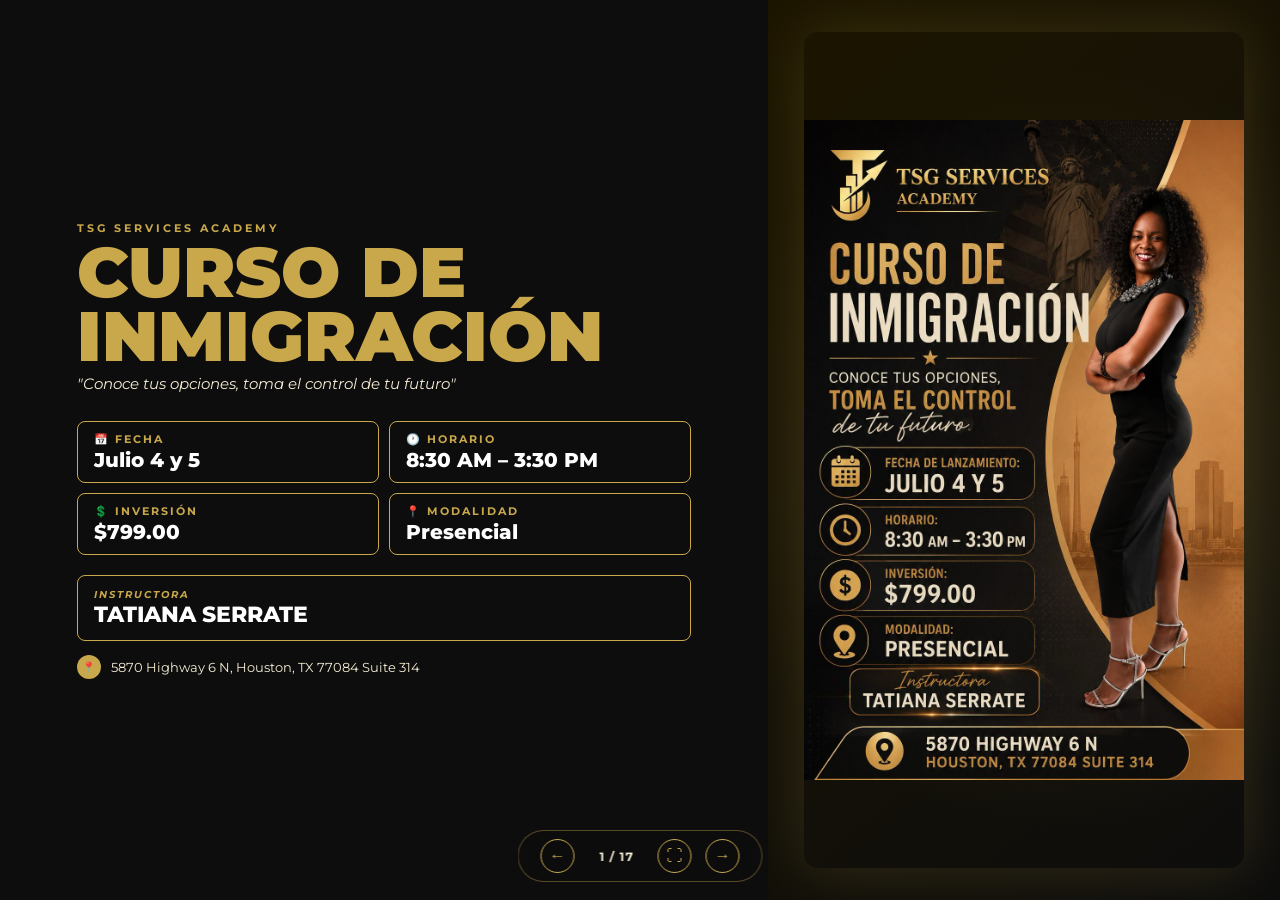
==== commit a49788cc: "Add flyer preview lightbox and typography polish" ====
--- a/index.html
+++ b/index.html
@@ -53,7 +53,7 @@
 .nav .ctr { color:var(--beige); font-size:12px; font-weight:700; letter-spacing:1px; min-width:55px; text-align:center; }
 
 /* ── SHARED ── */
-.tag { font-size:10px; font-weight:700; letter-spacing:3px; text-transform:uppercase; color:var(--gold); margin-bottom:6px; }
+.tag { font-size:11px; font-weight:700; letter-spacing:3px; text-transform:uppercase; color:var(--gold); margin-bottom:6px; }
 .gold-bar { width:56px; height:4px; background:var(--gold); margin:12px 0 20px; }
 .gold { color:var(--gold); }
 .beige { color:var(--beige); }
@@ -61,28 +61,28 @@
 .info-box {
   border:1.5px solid var(--gold); border-radius:8px; padding:10px 16px;
 }
-.info-box .lbl { font-size:9px; font-weight:700; letter-spacing:2px; color:var(--gold); text-transform:uppercase; margin-bottom:2px; }
+.info-box .lbl { font-size:11px; font-weight:700; letter-spacing:2px; color:var(--gold); text-transform:uppercase; margin-bottom:2px; }
 .info-box .val { font-size:clamp(13px,1.8vw,20px); font-weight:800; color:var(--white); }
 
 .check-row { display:flex; align-items:flex-start; gap:10px; margin-bottom:10px; }
 .check-row .dot { width:20px; height:20px; background:var(--gold); border-radius:50%; flex-shrink:0; display:flex; align-items:center; justify-content:center; color:var(--black); font-size:11px; font-weight:900; margin-top:1px; }
-.check-row .txt { font-size:clamp(10px,1.3vw,14px); color:var(--beige); font-weight:500; line-height:1.4; }
+.check-row .txt { font-size:clamp(11px,1.3vw,15px); color:var(--beige); font-weight:500; line-height:1.45; }
 
 .num-row { display:flex; align-items:flex-start; gap:14px; margin-bottom:16px; }
 .num-row .num { width:32px; height:32px; background:var(--gold); border-radius:6px; flex-shrink:0; display:flex; align-items:center; justify-content:center; color:var(--black); font-size:15px; font-weight:900; }
-.num-row h4 { font-size:clamp(11px,1.3vw,14px); font-weight:700; color:var(--gold); text-transform:uppercase; margin-bottom:3px; }
-.num-row p { font-size:clamp(10px,1.1vw,13px); color:var(--beige); line-height:1.4; }
+.num-row h4 { font-size:clamp(12px,1.35vw,15px); font-weight:700; color:var(--gold); text-transform:uppercase; margin-bottom:3px; }
+.num-row p { font-size:clamp(11px,1.15vw,14px); color:var(--beige); line-height:1.45; }
 
 .panel { background:rgba(201,168,76,.06); border:1.5px solid rgba(201,168,76,.3); border-radius:12px; padding:22px; display:flex; flex-direction:column; }
-.panel h3 { font-size:clamp(12px,1.4vw,16px); font-weight:800; color:var(--gold); text-transform:uppercase; letter-spacing:.5px; margin-bottom:10px; }
-.panel p { font-size:clamp(10px,1.1vw,13px); color:var(--beige); line-height:1.6; flex:1; }
+.panel h3 { font-size:clamp(13px,1.45vw,17px); font-weight:800; color:var(--gold); text-transform:uppercase; letter-spacing:.5px; margin-bottom:10px; }
+.panel p { font-size:clamp(11px,1.15vw,14px); color:var(--beige); line-height:1.65; flex:1; }
 
 .form-card { border:1.5px solid rgba(201,168,76,.3); border-radius:10px; padding:16px; background:rgba(201,168,76,.05); }
 .form-card .fid { display:inline-block; background:var(--gold); color:var(--black); font-weight:900; font-size:clamp(12px,1.4vw,16px); padding:3px 10px; border-radius:4px; margin-bottom:8px; }
-.form-card h4 { font-size:clamp(10px,1.1vw,13px); color:var(--white); font-weight:700; text-transform:uppercase; margin-bottom:6px; }
-.form-card p { font-size:clamp(9px,1vw,12px); color:var(--beige); line-height:1.5; }
-
-table.ftable { width:100%; border-collapse:collapse; font-size:clamp(10px,1.2vw,13px); }
+.form-card h4 { font-size:clamp(11px,1.12vw,14px); color:var(--white); font-weight:700; text-transform:uppercase; margin-bottom:6px; }
+.form-card p { font-size:clamp(11px,1.05vw,14px); color:var(--beige); line-height:1.58; }
+
+table.ftable { width:100%; border-collapse:collapse; font-size:clamp(11px,1.2vw,14px); }
 table.ftable th { background:var(--gold); color:var(--black); font-weight:700; text-transform:uppercase; letter-spacing:.5px; padding:8px 12px; text-align:left; }
 table.ftable td { padding:7px 12px; color:var(--beige); border-bottom:1px solid rgba(201,168,76,.12); font-weight:500; }
 table.ftable tr:nth-child(even) td { background:rgba(201,168,76,.05); }
@@ -91,7 +91,7 @@
 .link-btn {
   display:flex; align-items:center; gap:8px;
   background:var(--black); padding:10px 14px; border-radius:6px;
-  text-decoration:none; font-size:clamp(10px,1.1vw,13px); font-weight:700;
+  text-decoration:none; font-size:clamp(11px,1.1vw,14px); font-weight:700;
   color:var(--gold); border:1px solid var(--gold); white-space:normal; line-height:1.35;
 }
 .link-btn:focus-visible,
@@ -102,6 +102,10 @@
 .link-list { display:flex; flex-direction:column; gap:10px; }
 .actions { display:flex; gap:12px; flex-wrap:wrap; }
 .actions .link-btn { flex:1 1 280px; min-width:0; }
+.preview-trigger {
+  appearance:none; border:none; background:transparent; padding:0; margin:0;
+  cursor:zoom-in; font:inherit; color:inherit;
+}
 
 /* ──────────────────────────────────────
    SLIDE 1 — PORTADA
@@ -127,7 +131,7 @@
 #s1 .subtitle { font-size:clamp(11px,1.3vw,15px); color:var(--beige); font-style:italic; margin-bottom:28px; }
 #s1 .info-grid { display:grid; grid-template-columns:1fr 1fr; gap:10px; margin-bottom:20px; }
 #s1 .inst-box { border:1.5px solid var(--gold); border-radius:8px; padding:12px 16px; margin-bottom:14px; }
-#s1 .inst-box .il { font-size:9px; font-weight:700; letter-spacing:2px; color:var(--gold); text-transform:uppercase; font-style:italic; }
+#s1 .inst-box .il { font-size:10px; font-weight:700; letter-spacing:2px; color:var(--gold); text-transform:uppercase; font-style:italic; }
 #s1 .inst-box .in { font-size:clamp(14px,1.8vw,22px); font-weight:800; color:var(--white); }
 #s1 .addr { display:flex; align-items:center; gap:10px; font-size:clamp(10px,1.1vw,13px); color:var(--beige); }
 #s1 .addr .pin { width:24px; height:24px; background:var(--gold); border-radius:50%; flex-shrink:0; display:flex; align-items:center; justify-content:center; font-size:11px; color:var(--black); }
@@ -146,9 +150,105 @@
   background:#111; border-radius:10px; overflow:hidden;
   border:1px solid rgba(201,168,76,.3); box-shadow:0 4px 20px rgba(0,0,0,.4);
 }
+#spromo .promo-card.preview-trigger {
+  position:relative; transition:transform .2s ease, border-color .2s ease, box-shadow .2s ease;
+}
+#spromo .promo-card.preview-trigger:hover,
+#spromo .promo-card.preview-trigger:focus-visible {
+  transform:translateY(-3px);
+  border-color:rgba(232,196,106,.75);
+  box-shadow:0 10px 28px rgba(0,0,0,.45);
+}
+#spromo .promo-card.preview-trigger::after {
+  content:'Ampliar';
+  position:absolute; right:10px; bottom:10px;
+  padding:6px 10px; border-radius:999px;
+  background:rgba(13,13,13,.84); border:1px solid rgba(201,168,76,.45);
+  color:var(--beige); font-size:10px; font-weight:700; letter-spacing:1px;
+  text-transform:uppercase; opacity:0; transform:translateY(6px); transition:.2s ease;
+}
+#spromo .promo-card.preview-trigger:hover::after,
+#spromo .promo-card.preview-trigger:focus-visible::after {
+  opacity:1; transform:translateY(0);
+}
 #spromo .promo-card img {
   width:100%; height:100%; display:block; padding:4px;
   object-fit:contain; object-position:center top; background:#111;
+}
+
+/* ──────────────────────────────────────
+   PREVIEW MODAL
+────────────────────────────────────── */
+.lightbox[hidden] { display:none !important; }
+.lightbox {
+  position:fixed; inset:0; z-index:1200;
+  display:flex; align-items:center; justify-content:center;
+  padding:24px; background:rgba(0,0,0,.9); backdrop-filter:blur(10px);
+}
+.lightbox-backdrop { position:absolute; inset:0; }
+.lightbox-panel {
+  position:relative; z-index:1;
+  width:min(92vw, 1120px); max-height:calc(100vh - 48px);
+  display:grid; grid-template-columns:auto minmax(0,1fr) auto; align-items:center; gap:18px;
+}
+.lightbox-stage {
+  min-width:0;
+  padding:20px; border-radius:22px;
+  background:linear-gradient(180deg, rgba(27,22,7,.96), rgba(13,13,13,.96));
+  border:1px solid rgba(201,168,76,.26);
+  box-shadow:0 18px 50px rgba(0,0,0,.42);
+}
+.lightbox-figure {
+  display:flex; flex-direction:column; align-items:center; gap:14px;
+}
+.lightbox-image {
+  display:block; width:auto; max-width:100%;
+  max-height:min(76vh, 1200px); border-radius:16px; object-fit:contain;
+  background:#0d0d0d;
+}
+.lightbox-meta {
+  width:100%; display:flex; align-items:center; justify-content:space-between; gap:12px;
+  color:var(--beige);
+}
+.lightbox-meta strong {
+  display:block; font-size:clamp(14px, 1.4vw, 18px); color:var(--gold); text-transform:uppercase;
+}
+.lightbox-meta span {
+  display:block; margin-top:2px; font-size:12px; letter-spacing:1px; text-transform:uppercase;
+}
+.lightbox-count {
+  flex-shrink:0; padding:8px 12px; border-radius:999px;
+  border:1px solid rgba(201,168,76,.35); background:rgba(0,0,0,.35);
+  font-size:12px; font-weight:700; color:var(--beige);
+}
+.lightbox-close,
+.lightbox-nav {
+  width:48px; height:48px; border-radius:50%;
+  border:1px solid rgba(201,168,76,.45); background:rgba(13,13,13,.85);
+  color:var(--gold); cursor:pointer; font-size:20px; transition:.2s;
+}
+.lightbox-close:hover,
+.lightbox-nav:hover,
+.lightbox-close:focus-visible,
+.lightbox-nav:focus-visible {
+  background:var(--gold); color:var(--black); outline:none;
+}
+.lightbox-close {
+  position:absolute; top:14px; right:14px; z-index:2;
+}
+@media (max-width:900px) {
+  .lightbox { padding:16px; }
+  .lightbox-panel { grid-template-columns:1fr; gap:12px; }
+  .lightbox-stage { padding:16px 16px 18px; }
+  .lightbox-nav-row {
+    display:flex; align-items:center; justify-content:center; gap:12px;
+  }
+  .lightbox-nav.desktop { display:none; }
+  .lightbox-image { max-height:62vh; }
+  .lightbox-meta { flex-direction:column; align-items:flex-start; }
+}
+@media (min-width:901px) {
+  .lightbox-nav-row { display:none; }
 }
 
 /* ──────────────────────────────────────
@@ -161,7 +261,7 @@
 #s2 .right::before { content:''; position:absolute; top:0; left:0; right:0; height:5px; background:var(--gold); }
 #s2 .bio { font-size:clamp(13px,1.5vw,18px); color:var(--black); line-height:1.75; border-left:4px solid var(--gold); padding-left:20px; margin-bottom:30px; }
 #s2 .inst-tag { text-align:center; border-top:2px solid var(--gold-dk); padding-top:20px; }
-#s2 .inst-tag .itl { font-size:9px; font-weight:700; letter-spacing:2px; color:#5B4314; text-transform:uppercase; font-style:italic; margin-bottom:4px; }
+#s2 .inst-tag .itl { font-size:10px; font-weight:700; letter-spacing:2px; color:#5B4314; text-transform:uppercase; font-style:italic; margin-bottom:4px; }
 #s2 .inst-tag .itn { font-size:clamp(16px,2.4vw,26px); font-weight:900; color:var(--black); text-transform:uppercase; }
 
 /* ──────────────────────────────────────
@@ -184,7 +284,7 @@
 #s4 .day-hdr { background:var(--gold); padding:10px 16px; border-radius:8px 8px 0 0; display:flex; justify-content:space-between; align-items:center; }
 #s4 .day-hdr h3 { font-size:clamp(13px,1.7vw,20px); font-weight:900; color:var(--black); text-transform:uppercase; }
 #s4 .day-hdr .dt { font-size:clamp(11px,1.3vw,16px); font-weight:700; color:var(--black); }
-#s4 .day-sub { background:rgba(201,168,76,.12); padding:7px 16px; font-size:clamp(9px,1vw,12px); color:var(--gold); font-style:italic; border-left:3px solid var(--gold); }
+#s4 .day-sub { background:rgba(201,168,76,.12); padding:7px 16px; font-size:clamp(11px,1.02vw,14px); color:var(--gold); font-style:italic; border-left:3px solid var(--gold); }
 #s4 .day-body { background:rgba(201,168,76,.04); border:1.5px solid rgba(201,168,76,.25); border-top:none; border-radius:0 0 8px 8px; }
 
 /* ──────────────────────────────────────
@@ -216,7 +316,7 @@
 #s8 .left { flex:1; display:flex; flex-direction:column; justify-content:center; padding:4% 5%; }
 #s8 .right { width:36%; display:flex; flex-direction:column; justify-content:center; padding:4% 4% 4% 0; gap:14px; }
 .phone-box { background:var(--gold); border-radius:14px; padding:28px; text-align:center; }
-.phone-box .phl { font-size:10px; font-weight:700; letter-spacing:3px; text-transform:uppercase; color:var(--black); margin-bottom:8px; }
+.phone-box .phl { font-size:11px; font-weight:700; letter-spacing:3px; text-transform:uppercase; color:var(--black); margin-bottom:8px; }
 .phone-box .phnum { font-size:clamp(22px,3.5vw,42px); font-weight:900; color:var(--black); letter-spacing:2px; }
 
 /* ──────────────────────────────────────
@@ -227,8 +327,8 @@
 #s9 .actions { margin-top:14px; padding-bottom:74px; }
 .factor { background:rgba(201,168,76,.06); border:1.5px solid rgba(201,168,76,.28); border-radius:10px; padding:20px; }
 .factor .fnum { font-size:36px; font-weight:900; color:rgba(201,168,76,.18); line-height:1; margin-bottom:8px; }
-.factor h4 { font-size:clamp(12px,1.3vw,15px); font-weight:700; color:var(--gold); text-transform:uppercase; margin-bottom:6px; }
-.factor p { font-size:clamp(10px,1.1vw,13px); color:var(--beige); line-height:1.5; }
+.factor h4 { font-size:clamp(13px,1.35vw,16px); font-weight:700; color:var(--gold); text-transform:uppercase; margin-bottom:6px; }
+.factor p { font-size:clamp(11px,1.12vw,14px); color:var(--beige); line-height:1.55; }
 
 /* ──────────────────────────────────────
    SLIDE 10 — PREPARACIÓN
@@ -237,9 +337,9 @@
 #s10 .prep { display:grid; grid-template-columns:repeat(2,1fr); gap:16px; flex:1; margin-top:16px; }
 .prep-card { border:1.5px solid rgba(201,168,76,.3); border-radius:10px; padding:20px; }
 .prep-card .picon { font-size:26px; margin-bottom:8px; }
-.prep-card h4 { font-size:clamp(11px,1.3vw,15px); font-weight:700; color:var(--gold); text-transform:uppercase; margin-bottom:10px; }
+.prep-card h4 { font-size:clamp(12px,1.32vw,16px); font-weight:700; color:var(--gold); text-transform:uppercase; margin-bottom:10px; }
 .prep-card ul { list-style:none; }
-.prep-card ul li { font-size:clamp(9px,1.1vw,13px); color:var(--beige); line-height:1.5; padding:2px 0 2px 16px; position:relative; }
+.prep-card ul li { font-size:clamp(11px,1.14vw,14px); color:var(--beige); line-height:1.58; padding:2px 0 2px 16px; position:relative; }
 .prep-card ul li::before { content:'•'; color:var(--gold); position:absolute; left:0; font-weight:700; }
 
 /* ──────────────────────────────────────
@@ -251,7 +351,7 @@
 #s11 .right::before { content:''; position:absolute; top:0; left:0; right:0; height:5px; background:var(--gold); }
 #s11 .right h3 { font-size:clamp(11px,1.3vw,15px); font-weight:800; color:var(--black); text-transform:uppercase; letter-spacing:.5px; margin-bottom:8px; }
 #s11 .right ul { list-style:none; }
-#s11 .right ul li { font-size:clamp(10px,1.2vw,14px); color:#333; padding:3px 0 3px 20px; position:relative; line-height:1.4; }
+#s11 .right ul li { font-size:clamp(11px,1.2vw,15px); color:#333; padding:3px 0 3px 20px; position:relative; line-height:1.45; }
 #s11 .right ul li::before { content:'✓'; color:var(--gold-dk); position:absolute; left:0; font-weight:900; }
 .form-badge { display:inline-flex; align-items:center; justify-content:center; background:var(--gold); color:var(--black); font-weight:900; font-size:clamp(28px,4.5vw,56px); padding:14px 26px; border-radius:10px; margin-bottom:16px; letter-spacing:2px; }
 
@@ -267,7 +367,7 @@
 #s13 { flex-direction:column; background:var(--black); padding:4% 6%; }
 #s13 .content { display:grid; grid-template-columns:1fr 1fr 1fr; gap:18px; flex:1; margin-top:16px; }
 #s13 .proofs { background:rgba(201,168,76,.07); border:1.5px solid var(--gold); border-radius:10px; padding:20px; }
-#s13 .proofs h3 { font-size:clamp(11px,1.3vw,14px); font-weight:800; color:var(--gold); text-transform:uppercase; margin-bottom:12px; }
+#s13 .proofs h3 { font-size:clamp(12px,1.32vw,15px); font-weight:800; color:var(--gold); text-transform:uppercase; margin-bottom:12px; }
 
 /* ──────────────────────────────────────
    SLIDE 14 — N-400 vs N-600
@@ -278,7 +378,7 @@
 .cmp-hdr { background:var(--gold); padding:14px 20px; text-align:center; }
 .cmp-hdr h3 { font-size:clamp(20px,3.5vw,40px); font-weight:900; color:var(--black); }
 .cmp-body { background:rgba(201,168,76,.06); border:1.5px solid rgba(201,168,76,.3); border-top:none; border-radius:0 0 10px 10px; padding:20px; }
-.cmp-body .cmp-sub { font-size:clamp(11px,1.2vw,14px); font-weight:700; color:var(--white); margin-bottom:10px; }
+.cmp-body .cmp-sub { font-size:clamp(12px,1.2vw,15px); font-weight:700; color:var(--white); margin-bottom:10px; }
 .dot-neg { background:#555 !important; color:var(--white) !important; }
 
 /* ──────────────────────────────────────
@@ -296,14 +396,41 @@
 #s16 .right { width:42%; background:linear-gradient(140deg,#1c1500,#0d0d0d); display:flex; align-items:center; justify-content:center; padding:5%; position:relative; }
 #s16 .right::before { content:''; position:absolute; inset:0; background:radial-gradient(circle at 50% 50%,rgba(201,168,76,.12),transparent 70%); }
 .cupos-box { border:3px solid var(--gold); border-radius:12px; padding:28px 40px; margin-bottom:22px; }
-.cupos-box .cql { font-size:clamp(10px,1.2vw,13px); font-weight:700; letter-spacing:3px; color:var(--beige); text-transform:uppercase; margin-bottom:4px; }
+.cupos-box .cql { font-size:clamp(11px,1.22vw,14px); font-weight:700; letter-spacing:3px; color:var(--beige); text-transform:uppercase; margin-bottom:4px; }
 .cupos-box .cqn { font-size:clamp(56px,9vw,110px); font-weight:900; color:var(--gold); line-height:1; }
 .cupos-box .cqs { font-size:clamp(13px,1.8vw,20px); font-weight:700; color:var(--white); text-transform:uppercase; }
 .closing-card { background:rgba(201,168,76,.08); border:1.5px solid rgba(201,168,76,.3); border-radius:10px; padding:20px 28px; }
-.closing-card p { font-size:clamp(10px,1.2vw,14px); color:var(--beige); margin-bottom:5px; }
+.closing-card p { font-size:clamp(12px,1.22vw,16px); color:var(--beige); margin-bottom:5px; line-height:1.5; }
 .closing-card .cn { font-size:clamp(15px,2vw,24px); font-weight:800; color:var(--white); text-transform:uppercase; }
 .cta { font-size:clamp(14px,2vw,24px); font-weight:900; color:var(--gold); text-transform:uppercase; letter-spacing:1px; margin-bottom:6px; }
-.cta-sub { font-size:clamp(11px,1.3vw,15px); color:var(--beige); font-style:italic; }
+.cta-sub { font-size:clamp(12px,1.32vw,16px); color:var(--beige); font-style:italic; }
+#s16 .closing-eyebrow {
+  font-size:10px; font-weight:700; letter-spacing:2px; color:var(--gold);
+  text-transform:uppercase; font-style:italic;
+}
+#s16 .closing-address {
+  margin-top:8px; font-size:clamp(10px,1.04vw,13px);
+}
+#s16 .promo-shell {
+  position:relative; z-index:1; border:1px solid rgba(201,168,76,.35); border-radius:14px;
+  padding:32px 26px; background:rgba(0,0,0,.5); text-align:center; width:100%;
+}
+#s16 .promo-shell .academy-eyebrow {
+  color:var(--gold); font-size:11px; font-weight:700; letter-spacing:3px;
+  text-transform:uppercase; margin-bottom:10px;
+}
+#s16 .promo-shell .academy-subtitle {
+  color:var(--beige); font-size:clamp(10px,1.04vw,13px); margin-bottom:20px; font-style:italic;
+}
+#s16 .promo-shell .availability-eyebrow {
+  font-size:10px; font-weight:700; letter-spacing:2px; text-transform:uppercase; color:var(--black);
+}
+#s16 .promo-shell .coach-eyebrow {
+  font-size:10px; color:var(--gold); font-style:italic; font-weight:600; letter-spacing:1px;
+}
+#s16 .promo-shell .address-note {
+  font-size:clamp(10px,1vw,12px); color:var(--beige); line-height:1.4;
+}
 
 #s4 .days > div,
 #s6 .panels > div,
@@ -364,15 +491,15 @@
     <div class="gold-bar" style="margin:8px 0 14px;"></div>
     <div class="promo-stack">
       <div class="promo-row top">
-        <div class="promo-card"><img src="WhatsApp%20Image%202026-05-12%20at%2015.41.43.jpeg" alt="Flyer promocional 1 del curso" width="1149" height="1369" loading="lazy" decoding="async"></div>
-        <div class="promo-card"><img src="WhatsApp%20Image%202026-05-12%20at%2015.41.44.jpeg" alt="Flyer promocional 2 del curso" width="1024" height="1536" loading="lazy" decoding="async"></div>
-        <div class="promo-card"><img src="WhatsApp%20Image%202026-05-12%20at%2015.41.44%20(1).jpeg" alt="Flyer promocional 3 del curso" width="1024" height="1536" loading="lazy" decoding="async"></div>
-        <div class="promo-card"><img src="WhatsApp%20Image%202026-05-12%20at%2015.41.44%20(2).jpeg" alt="Flyer promocional 4 del curso" width="1024" height="1536" loading="lazy" decoding="async"></div>
+        <button type="button" class="promo-card preview-trigger" data-preview-src="WhatsApp%20Image%202026-05-12%20at%2015.41.43.jpeg" data-preview-group="promo-flyers" data-preview-title="Flyer promocional 1 del curso"><img src="WhatsApp%20Image%202026-05-12%20at%2015.41.43.jpeg" alt="Flyer promocional 1 del curso" width="1149" height="1369" loading="lazy" decoding="async"></button>
+        <button type="button" class="promo-card preview-trigger" data-preview-src="WhatsApp%20Image%202026-05-12%20at%2015.41.44.jpeg" data-preview-group="promo-flyers" data-preview-title="Flyer promocional 2 del curso"><img src="WhatsApp%20Image%202026-05-12%20at%2015.41.44.jpeg" alt="Flyer promocional 2 del curso" width="1024" height="1536" loading="lazy" decoding="async"></button>
+        <button type="button" class="promo-card preview-trigger" data-preview-src="WhatsApp%20Image%202026-05-12%20at%2015.41.44%20(1).jpeg" data-preview-group="promo-flyers" data-preview-title="Flyer promocional 3 del curso"><img src="WhatsApp%20Image%202026-05-12%20at%2015.41.44%20(1).jpeg" alt="Flyer promocional 3 del curso" width="1024" height="1536" loading="lazy" decoding="async"></button>
+        <button type="button" class="promo-card preview-trigger" data-preview-src="WhatsApp%20Image%202026-05-12%20at%2015.41.44%20(2).jpeg" data-preview-group="promo-flyers" data-preview-title="Flyer promocional 4 del curso"><img src="WhatsApp%20Image%202026-05-12%20at%2015.41.44%20(2).jpeg" alt="Flyer promocional 4 del curso" width="1024" height="1536" loading="lazy" decoding="async"></button>
       </div>
       <div class="promo-row bottom">
-        <div class="promo-card"><img src="WhatsApp%20Image%202026-05-12%20at%2015.41.44%20(3).jpeg" alt="Flyer promocional 5 del curso" width="1024" height="1536" loading="lazy" decoding="async"></div>
-        <div class="promo-card"><img src="WhatsApp%20Image%202026-05-12%20at%2015.41.44%20(4).jpeg" alt="Flyer promocional 6 del curso" width="1024" height="1536" loading="lazy" decoding="async"></div>
-        <div class="promo-card"><img src="WhatsApp%20Image%202026-05-12%20at%2015.41.44%20(5).jpeg" alt="Flyer promocional 7 del curso" width="1024" height="1536" loading="lazy" decoding="async"></div>
+        <button type="button" class="promo-card preview-trigger" data-preview-src="WhatsApp%20Image%202026-05-12%20at%2015.41.44%20(3).jpeg" data-preview-group="promo-flyers" data-preview-title="Flyer promocional 5 del curso"><img src="WhatsApp%20Image%202026-05-12%20at%2015.41.44%20(3).jpeg" alt="Flyer promocional 5 del curso" width="1024" height="1536" loading="lazy" decoding="async"></button>
+        <button type="button" class="promo-card preview-trigger" data-preview-src="WhatsApp%20Image%202026-05-12%20at%2015.41.44%20(4).jpeg" data-preview-group="promo-flyers" data-preview-title="Flyer promocional 6 del curso"><img src="WhatsApp%20Image%202026-05-12%20at%2015.41.44%20(4).jpeg" alt="Flyer promocional 6 del curso" width="1024" height="1536" loading="lazy" decoding="async"></button>
+        <button type="button" class="promo-card preview-trigger" data-preview-src="WhatsApp%20Image%202026-05-12%20at%2015.41.44%20(5).jpeg" data-preview-group="promo-flyers" data-preview-title="Flyer promocional 7 del curso"><img src="WhatsApp%20Image%202026-05-12%20at%2015.41.44%20(5).jpeg" alt="Flyer promocional 7 del curso" width="1024" height="1536" loading="lazy" decoding="async"></button>
       </div>
     </div>
   </div>
@@ -699,12 +826,12 @@
   <h2 style="font-size:clamp(18px,3vw,38px);font-weight:900;text-transform:uppercase;line-height:1;">FORMULARIOS <span class="gold">ESENCIALES</span> DE INMIGRACIÓN</h2>
   <div class="gold-bar"></div>
   <div class="forms-grid">
-    <div class="form-card"><div class="fid">I-912</div><h4>Exención de Tarifas</h4><p>Solicita la exención del pago de las tarifas de USCIS si cumples con los requisitos de ingresos bajos.</p><div style="margin-top:10px;"><a class="link-btn" href="https://www.uscis.gov/i-912" target="_blank" style="font-size:11px;">↗ Descargar I-912</a></div></div>
-    <div class="form-card"><div class="fid">I-765</div><h4>Permiso de Trabajo</h4><p>Autorización de Empleo (EAD). Permite trabajar legalmente en los EE.UU. mientras tu caso está en proceso.</p><div style="margin-top:10px;"><a class="link-btn" href="https://www.uscis.gov/i-765" target="_blank" style="font-size:11px;">↗ Descargar I-765</a></div></div>
-    <div class="form-card"><div class="fid">G-1145</div><h4>Aviso Electrónico</h4><p>Solicita notificación electrónica (email/texto) cuando USCIS reciba tu paquete de documentos.</p><div style="margin-top:10px;"><a class="link-btn" href="https://www.uscis.gov/g-1145" target="_blank" style="font-size:11px;">↗ Descargar G-1145</a></div></div>
-    <div class="form-card"><div class="fid">G-1450</div><h4>Pago con Tarjeta</h4><p>Autoriza a USCIS a cobrar las tarifas directamente con tarjeta de crédito o débito.</p><div style="margin-top:10px;"><a class="link-btn" href="https://www.uscis.gov/g-1450" target="_blank" style="font-size:11px;">↗ Descargar G-1450</a></div></div>
-    <div class="form-card"><div class="fid">N-400</div><h4>Solicitud de Ciudadanía</h4><p>Solicitud de Naturalización para convertirse en ciudadano estadounidense. Requiere Green Card por 3–5 años.</p><div style="margin-top:10px;"><a class="link-btn" href="https://www.uscis.gov/n-400" target="_blank" style="font-size:11px;">↗ Descargar N-400</a></div></div>
-    <div class="form-card"><div class="fid">FD-258</div><h4>Récord Criminal</h4><p>Tarjeta de huellas dactilares requerida para la solicitud de antecedentes penales ante el FBI.</p><div style="margin-top:10px;"><a class="link-btn" href="https://www.fbi.gov" target="_blank" style="font-size:11px;">↗ FBI.GOV</a></div></div>
+    <div class="form-card"><div class="fid">I-912</div><h4>Exención de Tarifas</h4><p>Solicita la exención del pago de las tarifas de USCIS si cumples con los requisitos de ingresos bajos.</p><div style="margin-top:10px;"><a class="link-btn" href="https://www.uscis.gov/i-912" target="_blank">↗ Descargar I-912</a></div></div>
+    <div class="form-card"><div class="fid">I-765</div><h4>Permiso de Trabajo</h4><p>Autorización de Empleo (EAD). Permite trabajar legalmente en los EE.UU. mientras tu caso está en proceso.</p><div style="margin-top:10px;"><a class="link-btn" href="https://www.uscis.gov/i-765" target="_blank">↗ Descargar I-765</a></div></div>
+    <div class="form-card"><div class="fid">G-1145</div><h4>Aviso Electrónico</h4><p>Solicita notificación electrónica (email/texto) cuando USCIS reciba tu paquete de documentos.</p><div style="margin-top:10px;"><a class="link-btn" href="https://www.uscis.gov/g-1145" target="_blank">↗ Descargar G-1145</a></div></div>
+    <div class="form-card"><div class="fid">G-1450</div><h4>Pago con Tarjeta</h4><p>Autoriza a USCIS a cobrar las tarifas directamente con tarjeta de crédito o débito.</p><div style="margin-top:10px;"><a class="link-btn" href="https://www.uscis.gov/g-1450" target="_blank">↗ Descargar G-1450</a></div></div>
+    <div class="form-card"><div class="fid">N-400</div><h4>Solicitud de Ciudadanía</h4><p>Solicitud de Naturalización para convertirse en ciudadano estadounidense. Requiere Green Card por 3–5 años.</p><div style="margin-top:10px;"><a class="link-btn" href="https://www.uscis.gov/n-400" target="_blank">↗ Descargar N-400</a></div></div>
+    <div class="form-card"><div class="fid">FD-258</div><h4>Récord Criminal</h4><p>Tarjeta de huellas dactilares requerida para la solicitud de antecedentes penales ante el FBI.</p><div style="margin-top:10px;"><a class="link-btn" href="https://www.fbi.gov" target="_blank">↗ FBI.GOV</a></div></div>
   </div>
 </div>
 
@@ -828,28 +955,28 @@
       <div class="cqs">Cupos</div>
     </div>
     <div class="closing-card">
-      <p style="font-size:9px;font-weight:700;letter-spacing:2px;color:var(--gold);text-transform:uppercase;font-style:italic;">Instructora</p>
+      <p class="closing-eyebrow">Instructora</p>
       <p class="cn">TATIANA SERRATE</p>
       <div style="height:1px;background:rgba(201,168,76,.3);margin:12px 0;"></div>
       <p>📅 Julio 4 y 5 &nbsp;|&nbsp; 🕐 8:30 AM – 3:30 PM</p>
       <p>💲 Inversión: $799.00 &nbsp;|&nbsp; 📍 Presencial</p>
-      <p style="margin-top:8px;font-size:clamp(9px,1vw,12px);">5870 Highway 6 N, Houston, TX 77084 Suite 314</p>
+      <p class="closing-address">5870 Highway 6 N, Houston, TX 77084 Suite 314</p>
     </div>
   </div>
   <div class="right">
-    <div style="position:relative;z-index:1;border:1px solid rgba(201,168,76,.35);border-radius:14px;padding:32px 26px;background:rgba(0,0,0,.5);text-align:center;width:100%;">
-      <div style="color:var(--gold);font-size:9px;font-weight:700;letter-spacing:3px;text-transform:uppercase;margin-bottom:10px;">TSG Services Academy</div>
+    <div class="promo-shell">
+      <div class="academy-eyebrow">TSG Services Academy</div>
       <div style="color:var(--gold);font-size:clamp(22px,3.8vw,44px);font-weight:900;text-transform:uppercase;line-height:.9;margin-bottom:10px;">CURSO DE<br>INMIGRACIÓN</div>
-      <div style="color:var(--beige);font-size:clamp(9px,1vw,12px);margin-bottom:20px;font-style:italic;">Conoce tus opciones, toma el control de tu futuro</div>
+      <div class="academy-subtitle">Conoce tus opciones, toma el control de tu futuro</div>
       <div style="background:var(--gold);border-radius:8px;padding:12px 20px;margin-bottom:14px;">
-        <div style="font-size:9px;font-weight:700;letter-spacing:2px;text-transform:uppercase;color:var(--black);">Solo hay disponible</div>
+        <div class="availability-eyebrow">Solo hay disponible</div>
         <div style="font-size:clamp(28px,5vw,56px);font-weight:900;color:var(--black);line-height:1;">11 CUPOS</div>
       </div>
       <div style="border:1.5px solid var(--gold);border-radius:6px;padding:10px;margin-bottom:10px;">
-        <div style="font-size:8px;color:var(--gold);font-style:italic;font-weight:600;letter-spacing:1px;">Instructora</div>
+        <div class="coach-eyebrow">Instructora</div>
         <div style="font-size:clamp(13px,1.8vw,20px);font-weight:800;color:#fff;">TATIANA SERRATE</div>
       </div>
-      <div style="font-size:clamp(9px,.9vw,11px);color:var(--beige);">5870 Highway 6 N, Houston, TX 77084 Suite 314</div>
+      <div class="address-note">5870 Highway 6 N, Houston, TX 77084 Suite 314</div>
     </div>
   </div>
 </div>
@@ -863,15 +990,52 @@
   <button type="button" aria-label="Diapositiva siguiente" onclick="go(1)">&#8594;</button>
 </nav>
 
+<div class="lightbox" id="lightbox" hidden aria-hidden="true">
+  <div class="lightbox-backdrop" data-close-preview></div>
+  <div class="lightbox-panel">
+    <button type="button" class="lightbox-nav desktop" id="lightboxPrev" aria-label="Flyer anterior">&#8592;</button>
+    <div class="lightbox-stage" role="dialog" aria-modal="true" aria-labelledby="lightboxTitle">
+      <button type="button" class="lightbox-close" id="lightboxClose" aria-label="Cerrar vista ampliada">&#10005;</button>
+      <figure class="lightbox-figure">
+        <img class="lightbox-image" id="lightboxImage" alt="">
+        <figcaption class="lightbox-meta">
+          <div>
+            <strong id="lightboxTitle">Flyer promocional</strong>
+            <span>Vista ampliada del material promocional</span>
+          </div>
+          <div class="lightbox-count" id="lightboxCount">1 / 7</div>
+        </figcaption>
+      </figure>
+      <div class="lightbox-nav-row">
+        <button type="button" class="lightbox-nav" id="lightboxPrevMobile" aria-label="Flyer anterior">&#8592;</button>
+        <button type="button" class="lightbox-nav" id="lightboxNextMobile" aria-label="Flyer siguiente">&#8594;</button>
+      </div>
+    </div>
+    <button type="button" class="lightbox-nav desktop" id="lightboxNext" aria-label="Siguiente flyer">&#8594;</button>
+  </div>
+</div>
+
 <script>
 const baseTitle = 'TSG Services Academy — Curso de Inmigración';
 const slides = document.querySelectorAll('.slide');
 const ctr = document.getElementById('ctr');
 const deck = document.querySelector('.deck');
 const fsBtn = document.getElementById('fsBtn');
+const lightbox = document.getElementById('lightbox');
+const lightboxImage = document.getElementById('lightboxImage');
+const lightboxTitle = document.getElementById('lightboxTitle');
+const lightboxCount = document.getElementById('lightboxCount');
+const lightboxClose = document.getElementById('lightboxClose');
+const lightboxPrev = document.getElementById('lightboxPrev');
+const lightboxNext = document.getElementById('lightboxNext');
+const lightboxPrevMobile = document.getElementById('lightboxPrevMobile');
+const lightboxNextMobile = document.getElementById('lightboxNextMobile');
+const previewTriggers = Array.from(document.querySelectorAll('[data-preview-src]'));
 let cur = 0;
 let touchStartX = 0;
 let touchStartY = 0;
+let previewIndex = -1;
+let previewReturnFocus = null;
 
 function slideTitle(slide, index) {
   const title = slide.querySelector('h1, h2');
@@ -880,6 +1044,58 @@
 
 function findSlideIndexById(id) {
   return Array.from(slides).findIndex(slide => slide.id === id);
+}
+
+function getPreviewAlt(trigger) {
+  return trigger.querySelector('img')?.alt || trigger.dataset.previewTitle || 'Flyer promocional';
+}
+
+function getPreviewGroupItems(trigger) {
+  const group = trigger.dataset.previewGroup || 'default';
+  return previewTriggers.filter(item => (item.dataset.previewGroup || 'default') === group);
+}
+
+function syncPreview() {
+  const trigger = previewTriggers[previewIndex];
+  if (!trigger) return;
+  const groupItems = getPreviewGroupItems(trigger);
+  const groupPosition = groupItems.indexOf(trigger);
+  lightboxImage.src = trigger.dataset.previewSrc;
+  lightboxImage.alt = getPreviewAlt(trigger);
+  lightboxTitle.textContent = trigger.dataset.previewTitle || getPreviewAlt(trigger);
+  lightboxCount.textContent = `${groupPosition + 1} / ${groupItems.length}`;
+  const hasMultiple = groupItems.length > 1;
+  lightboxPrev.hidden = !hasMultiple;
+  lightboxNext.hidden = !hasMultiple;
+  lightboxPrevMobile.hidden = !hasMultiple;
+  lightboxNextMobile.hidden = !hasMultiple;
+}
+
+function openPreview(nextIndex) {
+  previewIndex = nextIndex;
+  previewReturnFocus = previewTriggers[nextIndex];
+  syncPreview();
+  lightbox.hidden = false;
+  lightbox.setAttribute('aria-hidden', 'false');
+  lightboxClose.focus({ preventScroll:true });
+}
+
+function closePreview() {
+  lightbox.hidden = true;
+  lightbox.setAttribute('aria-hidden', 'true');
+  lightboxImage.removeAttribute('src');
+  if (previewReturnFocus) previewReturnFocus.focus({ preventScroll:true });
+  previewIndex = -1;
+}
+
+function movePreview(step) {
+  const trigger = previewTriggers[previewIndex];
+  if (!trigger) return;
+  const groupItems = getPreviewGroupItems(trigger);
+  const currentGroupIndex = groupItems.indexOf(trigger);
+  const nextTrigger = groupItems[(currentGroupIndex + step + groupItems.length) % groupItems.length];
+  previewIndex = Number(nextTrigger.dataset.previewIndex);
+  syncPreview();
 }
 
 function syncDeckState(updateHash = true) {
@@ -897,6 +1113,11 @@
   slide.setAttribute('role', 'region');
   slide.setAttribute('aria-label', slideTitle(slide, index));
   slide.setAttribute('aria-hidden', index === cur ? 'false' : 'true');
+});
+previewTriggers.forEach((trigger, index) => {
+  trigger.dataset.previewIndex = index;
+  trigger.setAttribute('aria-label', `${getPreviewAlt(trigger)} — ampliar vista`);
+  trigger.addEventListener('click', () => openPreview(index));
 });
 document.querySelectorAll('a[target="_blank"]').forEach(link => {
   link.rel = 'noopener noreferrer';
@@ -930,6 +1151,19 @@
 }
 
 document.addEventListener('keydown', e => {
+  if (!lightbox.hidden) {
+    if (e.key === 'Escape') {
+      e.preventDefault();
+      closePreview();
+    } else if (e.key === 'ArrowRight') {
+      e.preventDefault();
+      movePreview(1);
+    } else if (e.key === 'ArrowLeft') {
+      e.preventDefault();
+      movePreview(-1);
+    }
+    return;
+  }
   if (e.target.closest('a, button, input, textarea, select')) return;
   if (e.key === 'ArrowRight' || e.code === 'Space') {
     e.preventDefault();
@@ -975,6 +1209,14 @@
 });
 document.addEventListener('fullscreenchange', syncFullscreenButton);
 fsBtn.addEventListener('click', toggleFullscreen);
+lightbox.addEventListener('click', e => {
+  if (e.target.hasAttribute('data-close-preview')) closePreview();
+});
+lightboxClose.addEventListener('click', closePreview);
+lightboxPrev.addEventListener('click', () => movePreview(-1));
+lightboxNext.addEventListener('click', () => movePreview(1));
+lightboxPrevMobile.addEventListener('click', () => movePreview(-1));
+lightboxNextMobile.addEventListener('click', () => movePreview(1));
 
 const initialSlideId = window.location.hash.replace(/^#/, '');
 const initialIndex = initialSlideId ? findSlideIndexById(initialSlideId) : 0;
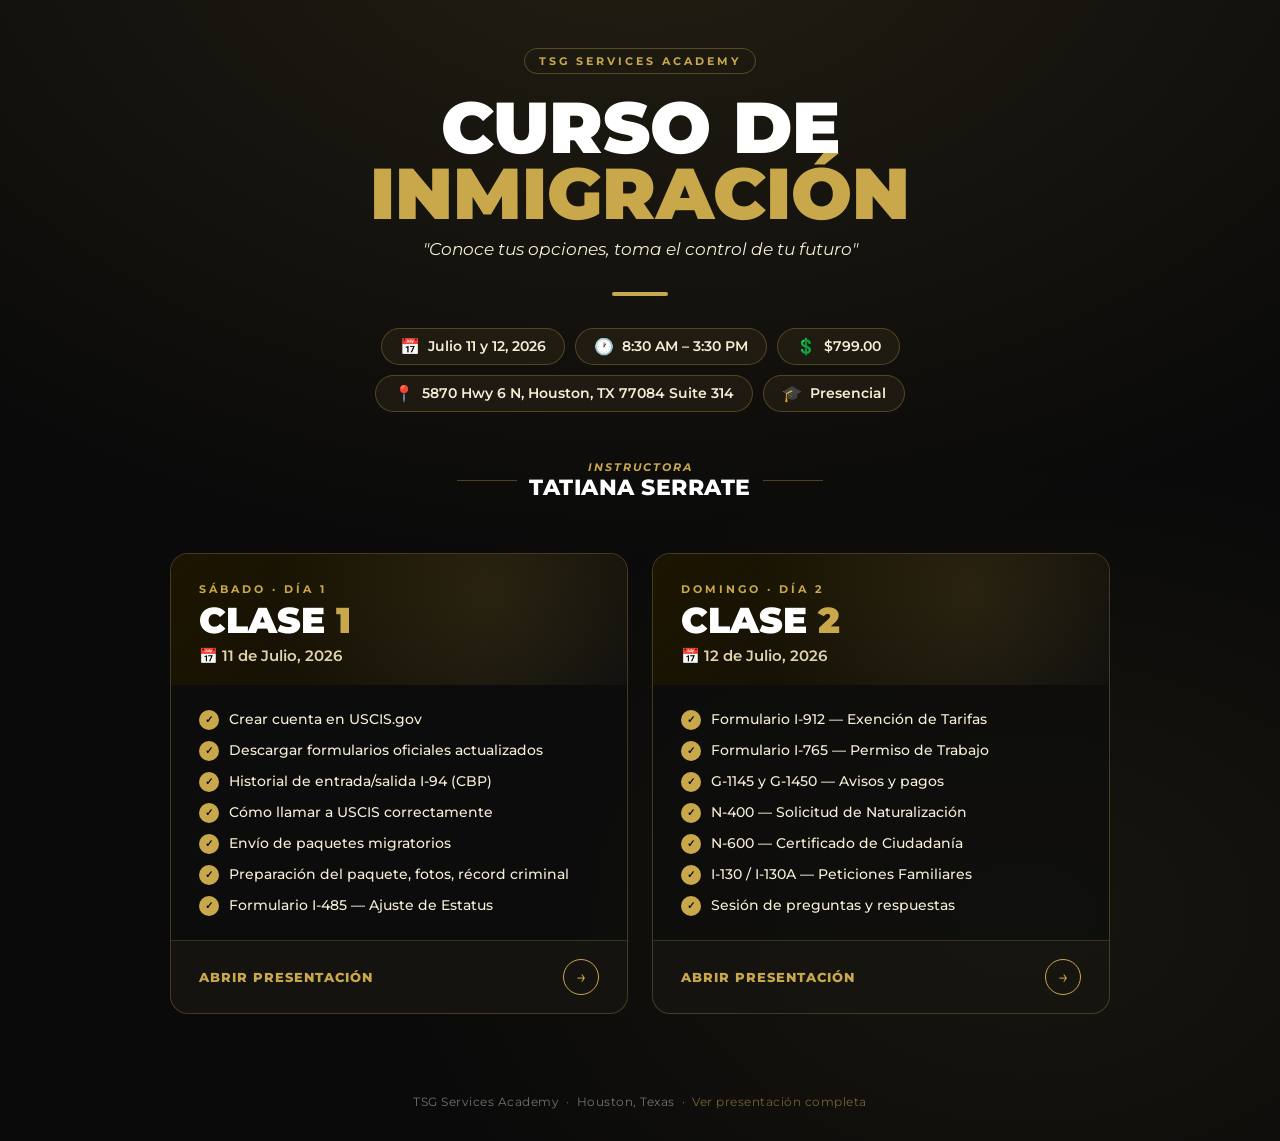
==== commit e0cabe4f: "feat: new hub + clase1 & clase2 presentations - index.html is now the hub/landing page - clase1.html" ====
--- a/index.html
+++ b/index.html
@@ -3,10 +3,10 @@
 <head>
 <meta charset="UTF-8">
 <meta name="viewport" content="width=device-width, initial-scale=1.0">
-<meta name="description" content="Presentación interactiva del Curso de Inmigración de TSG Services Academy en Houston, Texas. Curso presencial en español con 17 diapositivas.">
+<meta name="description" content="TSG Services Academy — Curso de Inmigración en Houston, Texas. Dos clases presenciales en español con Tatiana Serrate. Julio 11 y 12.">
 <meta name="theme-color" content="#0D0D0D">
 <meta property="og:title" content="TSG Services Academy — Curso de Inmigración">
-<meta property="og:description" content="Curso presencial de inmigración en español con Tatiana Serrate en Houston, Texas.">
+<meta property="og:description" content="Curso presencial de inmigración en español con Tatiana Serrate en Houston, Texas. Julio 11 y 12.">
 <meta property="og:type" content="website">
 <meta property="og:locale" content="es_US">
 <meta property="og:image" content="WhatsApp%20Image%202026-05-12%20at%2015.41.44%20(5).jpeg">
@@ -27,1205 +27,247 @@
   --beige-dk: #E0D3B0;
   --white: #FFFFFF;
 }
-* { margin:0; padding:0; box-sizing:border-box; }
-html, body { width:100%; height:100%; overflow:hidden; background:#0a0a0a; font-family:'Montserrat',sans-serif; color-scheme:dark; }
-
-/* ── DECK ── */
-.deck { width:100vw; height:100vh; position:relative; }
-.slide { position:absolute; inset:0; display:none; overflow:hidden; }
-.slide.active { display:flex; }
-.slide:focus { outline:none; }
-
-/* ── NAV ── */
-.nav {
-  position:fixed; bottom:18px; left:50%; transform:translateX(-50%);
-  display:flex; align-items:center; gap:14px; z-index:999;
-  background:rgba(13,13,13,.88); backdrop-filter:blur(8px);
-  padding:8px 22px; border-radius:50px;
-  border:1px solid rgba(201,168,76,.4);
-}
-.nav button {
-  background:transparent; border:1.5px solid var(--gold); color:var(--gold);
-  width:34px; height:34px; border-radius:50%; font-size:16px; cursor:pointer;
-  display:flex; align-items:center; justify-content:center; transition:.2s;
-}
-.nav button:hover { background:var(--gold); color:var(--black); }
-.nav .ctr { color:var(--beige); font-size:12px; font-weight:700; letter-spacing:1px; min-width:55px; text-align:center; }
-
-/* ── SHARED ── */
-.tag { font-size:11px; font-weight:700; letter-spacing:3px; text-transform:uppercase; color:var(--gold); margin-bottom:6px; }
-.gold-bar { width:56px; height:4px; background:var(--gold); margin:12px 0 20px; }
-.gold { color:var(--gold); }
-.beige { color:var(--beige); }
-
-.info-box {
-  border:1.5px solid var(--gold); border-radius:8px; padding:10px 16px;
-}
-.info-box .lbl { font-size:11px; font-weight:700; letter-spacing:2px; color:var(--gold); text-transform:uppercase; margin-bottom:2px; }
-.info-box .val { font-size:clamp(13px,1.8vw,20px); font-weight:800; color:var(--white); }
-
-.check-row { display:flex; align-items:flex-start; gap:10px; margin-bottom:10px; }
-.check-row .dot { width:20px; height:20px; background:var(--gold); border-radius:50%; flex-shrink:0; display:flex; align-items:center; justify-content:center; color:var(--black); font-size:11px; font-weight:900; margin-top:1px; }
-.check-row .txt { font-size:clamp(11px,1.3vw,15px); color:var(--beige); font-weight:500; line-height:1.45; }
-
-.num-row { display:flex; align-items:flex-start; gap:14px; margin-bottom:16px; }
-.num-row .num { width:32px; height:32px; background:var(--gold); border-radius:6px; flex-shrink:0; display:flex; align-items:center; justify-content:center; color:var(--black); font-size:15px; font-weight:900; }
-.num-row h4 { font-size:clamp(12px,1.35vw,15px); font-weight:700; color:var(--gold); text-transform:uppercase; margin-bottom:3px; }
-.num-row p { font-size:clamp(11px,1.15vw,14px); color:var(--beige); line-height:1.45; }
-
-.panel { background:rgba(201,168,76,.06); border:1.5px solid rgba(201,168,76,.3); border-radius:12px; padding:22px; display:flex; flex-direction:column; }
-.panel h3 { font-size:clamp(13px,1.45vw,17px); font-weight:800; color:var(--gold); text-transform:uppercase; letter-spacing:.5px; margin-bottom:10px; }
-.panel p { font-size:clamp(11px,1.15vw,14px); color:var(--beige); line-height:1.65; flex:1; }
-
-.form-card { border:1.5px solid rgba(201,168,76,.3); border-radius:10px; padding:16px; background:rgba(201,168,76,.05); }
-.form-card .fid { display:inline-block; background:var(--gold); color:var(--black); font-weight:900; font-size:clamp(12px,1.4vw,16px); padding:3px 10px; border-radius:4px; margin-bottom:8px; }
-.form-card h4 { font-size:clamp(11px,1.12vw,14px); color:var(--white); font-weight:700; text-transform:uppercase; margin-bottom:6px; }
-.form-card p { font-size:clamp(11px,1.05vw,14px); color:var(--beige); line-height:1.58; }
-
-table.ftable { width:100%; border-collapse:collapse; font-size:clamp(11px,1.2vw,14px); }
-table.ftable th { background:var(--gold); color:var(--black); font-weight:700; text-transform:uppercase; letter-spacing:.5px; padding:8px 12px; text-align:left; }
-table.ftable td { padding:7px 12px; color:var(--beige); border-bottom:1px solid rgba(201,168,76,.12); font-weight:500; }
-table.ftable tr:nth-child(even) td { background:rgba(201,168,76,.05); }
-table.ftable td:first-child { color:var(--gold); font-weight:700; }
-
-.link-btn {
+*, *::before, *::after { margin:0; padding:0; box-sizing:border-box; }
+html { -webkit-text-size-adjust:100%; scroll-behavior:smooth; }
+body {
+  min-height:100vh;
+  background: #0a0a0a;
+  background-image:
+    radial-gradient(ellipse 80% 60% at 50% -10%, rgba(201,168,76,.13), transparent),
+    radial-gradient(ellipse 50% 40% at 80% 80%, rgba(201,168,76,.07), transparent);
+  font-family:'Montserrat', sans-serif;
+  color: var(--beige);
+  color-scheme: dark;
+}
+
+/* ── HEADER ── */
+header {
+  padding: 48px 24px 0;
+  text-align: center;
+}
+.academy-tag {
+  display: inline-block;
+  font-size: 11px; font-weight:700; letter-spacing:3px;
+  text-transform:uppercase; color:var(--gold);
+  border:1px solid rgba(201,168,76,.35);
+  padding:5px 14px; border-radius:999px;
+  margin-bottom:20px;
+}
+header h1 {
+  font-size: clamp(32px, 7vw, 72px);
+  font-weight:900; text-transform:uppercase;
+  line-height:.92; color:var(--white);
+  margin-bottom:10px;
+}
+header h1 span { color:var(--gold); }
+header .subtitle {
+  font-size:clamp(13px,1.6vw,17px);
+  color:var(--beige); font-style:italic;
+  max-width:520px; margin:0 auto 28px;
+  line-height:1.6;
+}
+.gold-bar {
+  width:56px; height:4px; background:var(--gold);
+  margin:0 auto 32px; border-radius:2px;
+}
+
+/* ── META INFO ── */
+.meta-strip {
+  display:flex; flex-wrap:wrap; justify-content:center;
+  gap:10px; max-width:700px; margin:0 auto 48px; padding:0 16px;
+}
+.meta-chip {
   display:flex; align-items:center; gap:8px;
-  background:var(--black); padding:10px 14px; border-radius:6px;
-  text-decoration:none; font-size:clamp(11px,1.1vw,14px); font-weight:700;
-  color:var(--gold); border:1px solid var(--gold); white-space:normal; line-height:1.35;
-}
-.link-btn:focus-visible,
-.nav button:focus-visible {
-  outline:2px solid var(--beige);
-  outline-offset:2px;
-}
-.link-list { display:flex; flex-direction:column; gap:10px; }
-.actions { display:flex; gap:12px; flex-wrap:wrap; }
-.actions .link-btn { flex:1 1 280px; min-width:0; }
-.preview-trigger {
-  appearance:none; border:none; background:transparent; padding:0; margin:0;
-  cursor:zoom-in; font:inherit; color:inherit;
-}
-
-/* ──────────────────────────────────────
-   SLIDE 1 — PORTADA
-────────────────────────────────────── */
-#s1 { flex-direction:row; background:var(--black); }
-#s1 .left { flex:1; display:flex; flex-direction:column; justify-content:center; padding:5% 6%; }
-#s1 .right {
-  width:40%; background:linear-gradient(140deg,#1c1500,#0d0d0d);
-  display:flex; align-items:center; justify-content:center; position:relative; overflow:hidden;
-}
-#s1 .right::before { content:''; position:absolute; inset:0; background:radial-gradient(circle at 60% 50%,rgba(201,168,76,.15),transparent 70%); }
-#s1 .hero-flyer {
-  width:86%; max-height:calc(100% - 64px); display:block;
-  border-radius:14px; box-shadow:0 0 60px rgba(201,168,76,0.2);
-  position:relative; z-index:1; object-fit:contain;
-}
-#s1 .flyer-inner {
-  position:relative; z-index:1; margin:32px;
-  border:1px solid rgba(201,168,76,.35); border-radius:14px;
-  padding:28px 24px; background:rgba(0,0,0,.5); text-align:center; width:calc(100% - 64px);
-}
-#s1 h1 { font-size:clamp(32px,5.5vw,72px); font-weight:900; text-transform:uppercase; color:var(--gold); line-height:.9; margin-bottom:6px; }
-#s1 .subtitle { font-size:clamp(11px,1.3vw,15px); color:var(--beige); font-style:italic; margin-bottom:28px; }
-#s1 .info-grid { display:grid; grid-template-columns:1fr 1fr; gap:10px; margin-bottom:20px; }
-#s1 .inst-box { border:1.5px solid var(--gold); border-radius:8px; padding:12px 16px; margin-bottom:14px; }
-#s1 .inst-box .il { font-size:10px; font-weight:700; letter-spacing:2px; color:var(--gold); text-transform:uppercase; font-style:italic; }
-#s1 .inst-box .in { font-size:clamp(14px,1.8vw,22px); font-weight:800; color:var(--white); }
-#s1 .addr { display:flex; align-items:center; gap:10px; font-size:clamp(10px,1.1vw,13px); color:var(--beige); }
-#s1 .addr .pin { width:24px; height:24px; background:var(--gold); border-radius:50%; flex-shrink:0; display:flex; align-items:center; justify-content:center; font-size:11px; color:var(--black); }
-
-/* ──────────────────────────────────────
-   SLIDE 1B — PROMO FLYERS
-────────────────────────────────────── */
-#spromo { background:var(--black); }
-#spromo .promo-wrap { display:flex; flex-direction:column; height:100%; padding:3% 5%; }
-#spromo .promo-stack { flex:1; min-height:0; display:flex; flex-direction:column; gap:10px; overflow:hidden; padding-bottom:74px; }
-#spromo .promo-row { flex:1; min-height:0; display:grid; gap:10px; }
-#spromo .promo-row.top { grid-template-columns:repeat(4,minmax(0,1fr)); }
-#spromo .promo-row.bottom { grid-template-columns:repeat(3,minmax(0,1fr)); width:min(76%,100%); align-self:center; }
-#spromo .promo-card {
-  min-width:0; min-height:0; display:flex; align-items:center; justify-content:center;
-  background:#111; border-radius:10px; overflow:hidden;
-  border:1px solid rgba(201,168,76,.3); box-shadow:0 4px 20px rgba(0,0,0,.4);
-}
-#spromo .promo-card.preview-trigger {
-  position:relative; transition:transform .2s ease, border-color .2s ease, box-shadow .2s ease;
-}
-#spromo .promo-card.preview-trigger:hover,
-#spromo .promo-card.preview-trigger:focus-visible {
-  transform:translateY(-3px);
-  border-color:rgba(232,196,106,.75);
-  box-shadow:0 10px 28px rgba(0,0,0,.45);
-}
-#spromo .promo-card.preview-trigger::after {
-  content:'Ampliar';
-  position:absolute; right:10px; bottom:10px;
-  padding:6px 10px; border-radius:999px;
-  background:rgba(13,13,13,.84); border:1px solid rgba(201,168,76,.45);
-  color:var(--beige); font-size:10px; font-weight:700; letter-spacing:1px;
-  text-transform:uppercase; opacity:0; transform:translateY(6px); transition:.2s ease;
-}
-#spromo .promo-card.preview-trigger:hover::after,
-#spromo .promo-card.preview-trigger:focus-visible::after {
-  opacity:1; transform:translateY(0);
-}
-#spromo .promo-card img {
-  width:100%; height:100%; display:block; padding:4px;
-  object-fit:contain; object-position:center top; background:#111;
-}
-
-/* ──────────────────────────────────────
-   PREVIEW MODAL
-────────────────────────────────────── */
-.lightbox[hidden] { display:none !important; }
-.lightbox {
-  position:fixed; inset:0; z-index:1200;
+  background:rgba(201,168,76,.08);
+  border:1px solid rgba(201,168,76,.3);
+  border-radius:999px; padding:8px 18px;
+  font-size:clamp(12px,1.3vw,14px); font-weight:600; color:var(--beige);
+}
+.meta-chip .icon { font-size:16px; }
+
+/* ── INSTRUCTOR ── */
+.instructor-strip {
   display:flex; align-items:center; justify-content:center;
-  padding:24px; background:rgba(0,0,0,.9); backdrop-filter:blur(10px);
-}
-.lightbox-backdrop { position:absolute; inset:0; }
-.lightbox-panel {
-  position:relative; z-index:1;
-  width:min(92vw, 1120px); max-height:calc(100vh - 48px);
-  display:grid; grid-template-columns:auto minmax(0,1fr) auto; align-items:center; gap:18px;
-}
-.lightbox-stage {
-  min-width:0;
-  padding:20px; border-radius:22px;
-  background:linear-gradient(180deg, rgba(27,22,7,.96), rgba(13,13,13,.96));
-  border:1px solid rgba(201,168,76,.26);
-  box-shadow:0 18px 50px rgba(0,0,0,.42);
-}
-.lightbox-figure {
-  display:flex; flex-direction:column; align-items:center; gap:14px;
-}
-.lightbox-image {
-  display:block; width:auto; max-width:100%;
-  max-height:min(76vh, 1200px); border-radius:16px; object-fit:contain;
-  background:#0d0d0d;
-}
-.lightbox-meta {
-  width:100%; display:flex; align-items:center; justify-content:space-between; gap:12px;
-  color:var(--beige);
-}
-.lightbox-meta strong {
-  display:block; font-size:clamp(14px, 1.4vw, 18px); color:var(--gold); text-transform:uppercase;
-}
-.lightbox-meta span {
-  display:block; margin-top:2px; font-size:12px; letter-spacing:1px; text-transform:uppercase;
-}
-.lightbox-count {
-  flex-shrink:0; padding:8px 12px; border-radius:999px;
-  border:1px solid rgba(201,168,76,.35); background:rgba(0,0,0,.35);
-  font-size:12px; font-weight:700; color:var(--beige);
-}
-.lightbox-close,
-.lightbox-nav {
-  width:48px; height:48px; border-radius:50%;
-  border:1px solid rgba(201,168,76,.45); background:rgba(13,13,13,.85);
-  color:var(--gold); cursor:pointer; font-size:20px; transition:.2s;
-}
-.lightbox-close:hover,
-.lightbox-nav:hover,
-.lightbox-close:focus-visible,
-.lightbox-nav:focus-visible {
-  background:var(--gold); color:var(--black); outline:none;
-}
-.lightbox-close {
-  position:absolute; top:14px; right:14px; z-index:2;
-}
-@media (max-width:900px) {
-  .lightbox { padding:16px; }
-  .lightbox-panel { grid-template-columns:1fr; gap:12px; }
-  .lightbox-stage { padding:16px 16px 18px; }
-  .lightbox-nav-row {
-    display:flex; align-items:center; justify-content:center; gap:12px;
-  }
-  .lightbox-nav.desktop { display:none; }
-  .lightbox-image { max-height:62vh; }
-  .lightbox-meta { flex-direction:column; align-items:flex-start; }
-}
-@media (min-width:901px) {
-  .lightbox-nav-row { display:none; }
-}
-
-/* ──────────────────────────────────────
-   SLIDE 2 — SOBRE TSG
-────────────────────────────────────── */
-#s2 { flex-direction:row; background:var(--black); }
-#s2 .left { flex:1; display:flex; flex-direction:column; justify-content:center; padding:5% 6%; }
-#s2 .left h2 { font-size:clamp(22px,4vw,50px); font-weight:900; text-transform:uppercase; line-height:1; color:var(--white); }
-#s2 .right { width:44%; background:var(--beige); padding:5% 5%; display:flex; flex-direction:column; justify-content:center; position:relative; }
-#s2 .right::before { content:''; position:absolute; top:0; left:0; right:0; height:5px; background:var(--gold); }
-#s2 .bio { font-size:clamp(13px,1.5vw,18px); color:var(--black); line-height:1.75; border-left:4px solid var(--gold); padding-left:20px; margin-bottom:30px; }
-#s2 .inst-tag { text-align:center; border-top:2px solid var(--gold-dk); padding-top:20px; }
-#s2 .inst-tag .itl { font-size:10px; font-weight:700; letter-spacing:2px; color:#5B4314; text-transform:uppercase; font-style:italic; margin-bottom:4px; }
-#s2 .inst-tag .itn { font-size:clamp(16px,2.4vw,26px); font-weight:900; color:var(--black); text-transform:uppercase; }
-
-/* ──────────────────────────────────────
-   SLIDE 3 — APRENDERÁS
-────────────────────────────────────── */
-#s3 { flex-direction:column; background:var(--black); padding:4% 6%; }
-#s3 .audience {
-  display:flex; align-items:center; gap:12px;
-  background:rgba(201,168,76,.1); border:1.5px solid var(--gold);
-  border-radius:8px; padding:12px 18px; margin-bottom:22px;
-}
-#s3 .audience p { font-size:clamp(11px,1.3vw,15px); color:var(--beige); font-weight:700; text-transform:uppercase; letter-spacing:.5px; }
-#s3 .grid { display:grid; grid-template-columns:1fr 1fr; gap:0 50px; }
-
-/* ──────────────────────────────────────
-   SLIDE 4 — PROGRAMA
-────────────────────────────────────── */
-#s4 { flex-direction:column; background:var(--black); padding:3% 5%; }
-#s4 .days { display:grid; grid-template-columns:1fr 1fr; gap:20px; flex:1; align-items:start; margin-top:16px; }
-#s4 .day-hdr { background:var(--gold); padding:10px 16px; border-radius:8px 8px 0 0; display:flex; justify-content:space-between; align-items:center; }
-#s4 .day-hdr h3 { font-size:clamp(13px,1.7vw,20px); font-weight:900; color:var(--black); text-transform:uppercase; }
-#s4 .day-hdr .dt { font-size:clamp(11px,1.3vw,16px); font-weight:700; color:var(--black); }
-#s4 .day-sub { background:rgba(201,168,76,.12); padding:7px 16px; font-size:clamp(11px,1.02vw,14px); color:var(--gold); font-style:italic; border-left:3px solid var(--gold); }
-#s4 .day-body { background:rgba(201,168,76,.04); border:1.5px solid rgba(201,168,76,.25); border-top:none; border-radius:0 0 8px 8px; }
-
-/* ──────────────────────────────────────
-   SLIDE 5 — CLASE 1 OVERVIEW
-────────────────────────────────────── */
-#s5 { flex-direction:row; background:var(--black); }
-#s5 .main { flex:1; display:flex; flex-direction:column; justify-content:flex-start; padding:3.5% 5%; }
-#s5 .step-list { flex:1; min-height:0; display:flex; flex-direction:column; gap:8px; padding-top:4px; padding-bottom:74px; }
-#s5 .step-card { margin-bottom:0; flex:1; align-items:center; padding:6px 12px; border-radius:8px; background:rgba(201,168,76,.04); }
-#s5 .sidebar { width:clamp(220px,26vw,270px); background:var(--beige); padding:5% 4%; display:flex; flex-direction:column; justify-content:center; gap:12px; }
-#s5 .sidebar h3 { font-size:clamp(11px,1.2vw,14px); font-weight:800; color:var(--black); text-transform:uppercase; letter-spacing:1px; margin-bottom:6px; }
-
-/* ──────────────────────────────────────
-   SLIDE 6 — CUENTA USCIS + FORMULARIOS
-────────────────────────────────────── */
-#s6 { flex-direction:column; background:var(--dark); padding:4% 6%; }
-#s6 .panels { display:grid; grid-template-columns:1fr 1fr; gap:20px; flex:1; margin-top:16px; }
-
-/* ──────────────────────────────────────
-   SLIDE 7 — I-94 & EOIR
-────────────────────────────────────── */
-#s7 { flex-direction:column; background:var(--black); padding:4% 6%; }
-#s7 .panels { display:grid; grid-template-columns:1fr 1fr; gap:20px; flex:1; margin-top:16px; }
-
-/* ──────────────────────────────────────
-   SLIDE 8 — LLAMAR A USCIS
-────────────────────────────────────── */
-#s8 { flex-direction:row; background:var(--black); }
-#s8 .left { flex:1; display:flex; flex-direction:column; justify-content:center; padding:4% 5%; }
-#s8 .right { width:36%; display:flex; flex-direction:column; justify-content:center; padding:4% 4% 4% 0; gap:14px; }
-.phone-box { background:var(--gold); border-radius:14px; padding:28px; text-align:center; }
-.phone-box .phl { font-size:11px; font-weight:700; letter-spacing:3px; text-transform:uppercase; color:var(--black); margin-bottom:8px; }
-.phone-box .phnum { font-size:clamp(22px,3.5vw,42px); font-weight:900; color:var(--black); letter-spacing:2px; }
-
-/* ──────────────────────────────────────
-   SLIDE 9 — ENVÍO DE PAQUETES
-────────────────────────────────────── */
-#s9 { flex-direction:column; background:var(--black); padding:4% 6%; }
-#s9 .factors { display:grid; grid-template-columns:repeat(2,1fr); gap:16px; flex:1; margin-top:16px; }
-#s9 .actions { margin-top:14px; padding-bottom:74px; }
-.factor { background:rgba(201,168,76,.06); border:1.5px solid rgba(201,168,76,.28); border-radius:10px; padding:20px; }
-.factor .fnum { font-size:36px; font-weight:900; color:rgba(201,168,76,.18); line-height:1; margin-bottom:8px; }
-.factor h4 { font-size:clamp(13px,1.35vw,16px); font-weight:700; color:var(--gold); text-transform:uppercase; margin-bottom:6px; }
-.factor p { font-size:clamp(11px,1.12vw,14px); color:var(--beige); line-height:1.55; }
-
-/* ──────────────────────────────────────
-   SLIDE 10 — PREPARACIÓN
-────────────────────────────────────── */
-#s10 { flex-direction:column; background:var(--black); padding:4% 6%; }
-#s10 .prep { display:grid; grid-template-columns:repeat(2,1fr); gap:16px; flex:1; margin-top:16px; }
-.prep-card { border:1.5px solid rgba(201,168,76,.3); border-radius:10px; padding:20px; }
-.prep-card .picon { font-size:26px; margin-bottom:8px; }
-.prep-card h4 { font-size:clamp(12px,1.32vw,16px); font-weight:700; color:var(--gold); text-transform:uppercase; margin-bottom:10px; }
-.prep-card ul { list-style:none; }
-.prep-card ul li { font-size:clamp(11px,1.14vw,14px); color:var(--beige); line-height:1.58; padding:2px 0 2px 16px; position:relative; }
-.prep-card ul li::before { content:'•'; color:var(--gold); position:absolute; left:0; font-weight:700; }
-
-/* ──────────────────────────────────────
-   SLIDE 11 — I-485
-────────────────────────────────────── */
-#s11 { flex-direction:row; background:var(--black); }
-#s11 .left { flex:1; display:flex; flex-direction:column; justify-content:center; padding:5% 6%; }
-#s11 .right { width:40%; background:var(--beige); padding:5%; display:flex; flex-direction:column; justify-content:center; gap:22px; position:relative; }
-#s11 .right::before { content:''; position:absolute; top:0; left:0; right:0; height:5px; background:var(--gold); }
-#s11 .right h3 { font-size:clamp(11px,1.3vw,15px); font-weight:800; color:var(--black); text-transform:uppercase; letter-spacing:.5px; margin-bottom:8px; }
-#s11 .right ul { list-style:none; }
-#s11 .right ul li { font-size:clamp(11px,1.2vw,15px); color:#333; padding:3px 0 3px 20px; position:relative; line-height:1.45; }
-#s11 .right ul li::before { content:'✓'; color:var(--gold-dk); position:absolute; left:0; font-weight:900; }
-.form-badge { display:inline-flex; align-items:center; justify-content:center; background:var(--gold); color:var(--black); font-weight:900; font-size:clamp(28px,4.5vw,56px); padding:14px 26px; border-radius:10px; margin-bottom:16px; letter-spacing:2px; }
-
-/* ──────────────────────────────────────
-   SLIDE 12 — FORMULARIOS CLASE 2
-────────────────────────────────────── */
-#s12 { flex-direction:column; background:var(--black); padding:3% 5%; }
-#s12 .forms-grid { display:grid; grid-template-columns:repeat(3,1fr); gap:14px; flex:1; margin-top:16px; }
-
-/* ──────────────────────────────────────
-   SLIDE 13 — I-130 / I-130A
-────────────────────────────────────── */
-#s13 { flex-direction:column; background:var(--black); padding:4% 6%; }
-#s13 .content { display:grid; grid-template-columns:1fr 1fr 1fr; gap:18px; flex:1; margin-top:16px; }
-#s13 .proofs { background:rgba(201,168,76,.07); border:1.5px solid var(--gold); border-radius:10px; padding:20px; }
-#s13 .proofs h3 { font-size:clamp(12px,1.32vw,15px); font-weight:800; color:var(--gold); text-transform:uppercase; margin-bottom:12px; }
-
-/* ──────────────────────────────────────
-   SLIDE 14 — N-400 vs N-600
-────────────────────────────────────── */
-#s14 { flex-direction:column; background:var(--black); padding:4% 6%; }
-#s14 .compare { display:grid; grid-template-columns:1fr 1fr; gap:20px; flex:1; margin-top:16px; }
-.cmp-col { border-radius:10px; overflow:hidden; }
-.cmp-hdr { background:var(--gold); padding:14px 20px; text-align:center; }
-.cmp-hdr h3 { font-size:clamp(20px,3.5vw,40px); font-weight:900; color:var(--black); }
-.cmp-body { background:rgba(201,168,76,.06); border:1.5px solid rgba(201,168,76,.3); border-top:none; border-radius:0 0 10px 10px; padding:20px; }
-.cmp-body .cmp-sub { font-size:clamp(12px,1.2vw,15px); font-weight:700; color:var(--white); margin-bottom:10px; }
-.dot-neg { background:#555 !important; color:var(--white) !important; }
-
-/* ──────────────────────────────────────
-   SLIDE 15 — DIRECTORIO
-────────────────────────────────────── */
-#s15 { flex-direction:column; background:var(--black); padding:3.5% 5.5%; }
-#s15 .dir { display:grid; grid-template-columns:2fr 1fr; gap:28px; flex:1; margin-top:16px; align-items:start; }
-#s15 .res h3 { font-size:clamp(12px,1.3vw,15px); font-weight:800; color:var(--gold); text-transform:uppercase; margin-bottom:12px; }
-
-/* ──────────────────────────────────────
-   SLIDE 16 — CIERRE
-────────────────────────────────────── */
-#s16 { flex-direction:row; background:var(--black); }
-#s16 .left { flex:1; display:flex; flex-direction:column; align-items:center; justify-content:center; padding:5%; text-align:center; }
-#s16 .right { width:42%; background:linear-gradient(140deg,#1c1500,#0d0d0d); display:flex; align-items:center; justify-content:center; padding:5%; position:relative; }
-#s16 .right::before { content:''; position:absolute; inset:0; background:radial-gradient(circle at 50% 50%,rgba(201,168,76,.12),transparent 70%); }
-.cupos-box { border:3px solid var(--gold); border-radius:12px; padding:28px 40px; margin-bottom:22px; }
-.cupos-box .cql { font-size:clamp(11px,1.22vw,14px); font-weight:700; letter-spacing:3px; color:var(--beige); text-transform:uppercase; margin-bottom:4px; }
-.cupos-box .cqn { font-size:clamp(56px,9vw,110px); font-weight:900; color:var(--gold); line-height:1; }
-.cupos-box .cqs { font-size:clamp(13px,1.8vw,20px); font-weight:700; color:var(--white); text-transform:uppercase; }
-.closing-card { background:rgba(201,168,76,.08); border:1.5px solid rgba(201,168,76,.3); border-radius:10px; padding:20px 28px; }
-.closing-card p { font-size:clamp(12px,1.22vw,16px); color:var(--beige); margin-bottom:5px; line-height:1.5; }
-.closing-card .cn { font-size:clamp(15px,2vw,24px); font-weight:800; color:var(--white); text-transform:uppercase; }
-.cta { font-size:clamp(14px,2vw,24px); font-weight:900; color:var(--gold); text-transform:uppercase; letter-spacing:1px; margin-bottom:6px; }
-.cta-sub { font-size:clamp(12px,1.32vw,16px); color:var(--beige); font-style:italic; }
-#s16 .closing-eyebrow {
-  font-size:10px; font-weight:700; letter-spacing:2px; color:var(--gold);
-  text-transform:uppercase; font-style:italic;
-}
-#s16 .closing-address {
-  margin-top:8px; font-size:clamp(10px,1.04vw,13px);
-}
-#s16 .promo-shell {
-  position:relative; z-index:1; border:1px solid rgba(201,168,76,.35); border-radius:14px;
-  padding:32px 26px; background:rgba(0,0,0,.5); text-align:center; width:100%;
-}
-#s16 .promo-shell .academy-eyebrow {
-  color:var(--gold); font-size:11px; font-weight:700; letter-spacing:3px;
-  text-transform:uppercase; margin-bottom:10px;
-}
-#s16 .promo-shell .academy-subtitle {
-  color:var(--beige); font-size:clamp(10px,1.04vw,13px); margin-bottom:20px; font-style:italic;
-}
-#s16 .promo-shell .availability-eyebrow {
-  font-size:10px; font-weight:700; letter-spacing:2px; text-transform:uppercase; color:var(--black);
-}
-#s16 .promo-shell .coach-eyebrow {
-  font-size:10px; color:var(--gold); font-style:italic; font-weight:600; letter-spacing:1px;
-}
-#s16 .promo-shell .address-note {
-  font-size:clamp(10px,1vw,12px); color:var(--beige); line-height:1.4;
-}
-
-#s4 .days > div,
-#s6 .panels > div,
-#s7 .panels > div,
-#s12 .forms-grid > div,
-#s13 .content > div,
-#s14 .compare > div,
-#s15 .dir > * { min-width:0; }
-
-@media (max-width:1024px) {
-  .nav { bottom:12px; }
-  #s5 .main { padding-right:4%; }
-  #s5 .sidebar { width:220px; padding:4% 3%; }
-  #s5 .step-list { gap:6px; padding-bottom:82px; }
-  #s5 .step-card { padding:6px 10px; }
-  #s5 .num-row h4 { font-size:12px; }
-  #s5 .num-row p { font-size:11px; }
-  #s9 .actions { flex-direction:column; padding-bottom:82px; }
-  #s9 .actions .link-btn { flex-basis:auto; }
-}
+  gap:12px; margin-bottom:52px;
+  flex-wrap:wrap;
+}
+.instructor-strip .line { width:60px; height:1px; background:rgba(201,168,76,.35); }
+.instructor-strip .label {
+  font-size:11px; font-weight:700; letter-spacing:2px;
+  text-transform:uppercase; color:var(--gold); font-style:italic;
+}
+.instructor-strip .name {
+  font-size:clamp(16px,2vw,22px); font-weight:800;
+  color:var(--white); text-transform:uppercase;
+  letter-spacing:.5px;
+}
+
+/* ── CLASS CARDS ── */
+main {
+  max-width:980px; margin:0 auto; padding:0 20px 80px;
+  display:grid; grid-template-columns:1fr 1fr; gap:24px;
+}
+@media(max-width:680px){ main{ grid-template-columns:1fr; } }
+
+.class-card {
+  background:rgba(13,13,13,.7);
+  border:1.5px solid rgba(201,168,76,.3);
+  border-radius:18px; overflow:hidden;
+  display:flex; flex-direction:column;
+  transition:transform .25s ease, border-color .25s ease, box-shadow .25s ease;
+  text-decoration:none;
+}
+.class-card:hover {
+  transform:translateY(-5px);
+  border-color:rgba(201,168,76,.7);
+  box-shadow:0 16px 48px rgba(0,0,0,.5), 0 0 0 1px rgba(201,168,76,.15);
+}
+.card-header {
+  background:linear-gradient(135deg, #1c1500, #0d0d0d);
+  padding:28px 28px 20px;
+  position:relative; overflow:hidden;
+}
+.card-header::before {
+  content:'';
+  position:absolute; inset:0;
+  background:radial-gradient(circle at 70% 30%, rgba(201,168,76,.12), transparent 65%);
+}
+.card-day {
+  font-size:11px; font-weight:700; letter-spacing:3px;
+  text-transform:uppercase; color:var(--gold);
+  margin-bottom:6px; position:relative;
+}
+.card-title {
+  font-size:clamp(22px,3.5vw,36px); font-weight:900;
+  text-transform:uppercase; color:var(--white);
+  line-height:1; position:relative; margin-bottom:4px;
+}
+.card-title span { color:var(--gold); }
+.card-date {
+  font-size:clamp(12px,1.4vw,15px); color:var(--beige-dk);
+  font-weight:600; position:relative; margin-top:8px;
+}
+.card-body {
+  padding:24px 28px; flex:1; display:flex; flex-direction:column; gap:10px;
+}
+.card-topic {
+  display:flex; align-items:flex-start; gap:10px;
+}
+.card-topic .dot {
+  width:20px; height:20px; border-radius:50%;
+  background:var(--gold); flex-shrink:0;
+  display:flex; align-items:center; justify-content:center;
+  color:var(--black); font-size:10px; font-weight:900; margin-top:1px;
+}
+.card-topic .txt {
+  font-size:clamp(12px,1.25vw,14px); color:var(--beige);
+  line-height:1.45; font-weight:500;
+}
+.card-cta {
+  display:flex; align-items:center; justify-content:space-between;
+  padding:18px 28px;
+  border-top:1px solid rgba(201,168,76,.2);
+  background:rgba(201,168,76,.04);
+}
+.card-cta .btn-label {
+  font-size:13px; font-weight:800; text-transform:uppercase;
+  letter-spacing:1px; color:var(--gold);
+}
+.card-cta .arrow {
+  width:36px; height:36px; border-radius:50%;
+  border:1.5px solid var(--gold);
+  display:flex; align-items:center; justify-content:center;
+  color:var(--gold); font-size:18px;
+  transition:background .2s, color .2s;
+}
+.class-card:hover .arrow {
+  background:var(--gold); color:var(--black);
+}
+
+/* ── FOOTER ── */
+footer {
+  text-align:center; padding:0 20px 32px;
+  font-size:12px; color:rgba(245,237,214,.45);
+  letter-spacing:.5px;
+}
+footer a { color:rgba(201,168,76,.55); text-decoration:none; }
 </style>
 </head>
 <body>
-<div class="deck">
-
-<!-- ══════════════════════════════
-     SLIDE 1 — PORTADA
-══════════════════════════════ -->
-<div class="slide active" id="s1">
-  <div class="left">
-    <div class="tag">TSG Services Academy</div>
-    <h1>CURSO DE<br>INMIGRACIÓN</h1>
-    <p class="subtitle">"Conoce tus opciones, toma el control <em>de tu futuro</em>"</p>
-    <div class="info-grid">
-      <div class="info-box"><div class="lbl">📅 Fecha</div><div class="val">Julio 4 y 5</div></div>
-      <div class="info-box"><div class="lbl">🕐 Horario</div><div class="val">8:30 AM – 3:30 PM</div></div>
-      <div class="info-box"><div class="lbl">💲 Inversión</div><div class="val">$799.00</div></div>
-      <div class="info-box"><div class="lbl">📍 Modalidad</div><div class="val">Presencial</div></div>
-    </div>
-    <div class="inst-box"><div class="il">Instructora</div><div class="in">TATIANA SERRATE</div></div>
-    <div class="addr"><div class="pin">📍</div><span>5870 Highway 6 N, Houston, TX 77084 Suite 314</span></div>
+
+<header>
+  <div class="academy-tag">TSG Services Academy</div>
+  <h1>CURSO DE<br><span>INMIGRACIÓN</span></h1>
+  <p class="subtitle">"Conoce tus opciones, toma el control <em>de tu futuro</em>"</p>
+  <div class="gold-bar"></div>
+  <div class="meta-strip">
+    <div class="meta-chip"><span class="icon">📅</span> Julio 11 y 12, 2026</div>
+    <div class="meta-chip"><span class="icon">🕐</span> 8:30 AM – 3:30 PM</div>
+    <div class="meta-chip"><span class="icon">💲</span> $799.00</div>
+    <div class="meta-chip"><span class="icon">📍</span> 5870 Hwy 6 N, Houston, TX 77084 Suite 314</div>
+    <div class="meta-chip"><span class="icon">🎓</span> Presencial</div>
   </div>
-  <div class="right">
-    <img src="WhatsApp%20Image%202026-05-12%20at%2015.41.44%20(5).jpeg"
-         alt="TSG Services Academy Flyer"
-         width="1024" height="1536" decoding="async" fetchpriority="high"
-         class="hero-flyer">
+  <div class="instructor-strip">
+    <div class="line"></div>
+    <div>
+      <div class="label">Instructora</div>
+      <div class="name">Tatiana Serrate</div>
+    </div>
+    <div class="line"></div>
   </div>
-</div>
-
-<!-- ══════════════════════════════
-     SLIDE 2 — MATERIAL PROMOCIONAL
-══════════════════════════════ -->
-<div class="slide" id="spromo">
-  <div class="promo-wrap">
-    <div class="tag">Material Promocional</div>
-    <h2 style="font-size:clamp(18px,3vw,38px);font-weight:900;text-transform:uppercase;line-height:1;margin-bottom:8px;">FLYERS <span class="gold">PROMOCIONALES</span> DEL CURSO</h2>
-    <div class="gold-bar" style="margin:8px 0 14px;"></div>
-    <div class="promo-stack">
-      <div class="promo-row top">
-        <button type="button" class="promo-card preview-trigger" data-preview-src="WhatsApp%20Image%202026-05-12%20at%2015.41.43.jpeg" data-preview-group="promo-flyers" data-preview-title="Flyer promocional 1 del curso"><img src="WhatsApp%20Image%202026-05-12%20at%2015.41.43.jpeg" alt="Flyer promocional 1 del curso" width="1149" height="1369" loading="lazy" decoding="async"></button>
-        <button type="button" class="promo-card preview-trigger" data-preview-src="WhatsApp%20Image%202026-05-12%20at%2015.41.44.jpeg" data-preview-group="promo-flyers" data-preview-title="Flyer promocional 2 del curso"><img src="WhatsApp%20Image%202026-05-12%20at%2015.41.44.jpeg" alt="Flyer promocional 2 del curso" width="1024" height="1536" loading="lazy" decoding="async"></button>
-        <button type="button" class="promo-card preview-trigger" data-preview-src="WhatsApp%20Image%202026-05-12%20at%2015.41.44%20(1).jpeg" data-preview-group="promo-flyers" data-preview-title="Flyer promocional 3 del curso"><img src="WhatsApp%20Image%202026-05-12%20at%2015.41.44%20(1).jpeg" alt="Flyer promocional 3 del curso" width="1024" height="1536" loading="lazy" decoding="async"></button>
-        <button type="button" class="promo-card preview-trigger" data-preview-src="WhatsApp%20Image%202026-05-12%20at%2015.41.44%20(2).jpeg" data-preview-group="promo-flyers" data-preview-title="Flyer promocional 4 del curso"><img src="WhatsApp%20Image%202026-05-12%20at%2015.41.44%20(2).jpeg" alt="Flyer promocional 4 del curso" width="1024" height="1536" loading="lazy" decoding="async"></button>
-      </div>
-      <div class="promo-row bottom">
-        <button type="button" class="promo-card preview-trigger" data-preview-src="WhatsApp%20Image%202026-05-12%20at%2015.41.44%20(3).jpeg" data-preview-group="promo-flyers" data-preview-title="Flyer promocional 5 del curso"><img src="WhatsApp%20Image%202026-05-12%20at%2015.41.44%20(3).jpeg" alt="Flyer promocional 5 del curso" width="1024" height="1536" loading="lazy" decoding="async"></button>
-        <button type="button" class="promo-card preview-trigger" data-preview-src="WhatsApp%20Image%202026-05-12%20at%2015.41.44%20(4).jpeg" data-preview-group="promo-flyers" data-preview-title="Flyer promocional 6 del curso"><img src="WhatsApp%20Image%202026-05-12%20at%2015.41.44%20(4).jpeg" alt="Flyer promocional 6 del curso" width="1024" height="1536" loading="lazy" decoding="async"></button>
-        <button type="button" class="promo-card preview-trigger" data-preview-src="WhatsApp%20Image%202026-05-12%20at%2015.41.44%20(5).jpeg" data-preview-group="promo-flyers" data-preview-title="Flyer promocional 7 del curso"><img src="WhatsApp%20Image%202026-05-12%20at%2015.41.44%20(5).jpeg" alt="Flyer promocional 7 del curso" width="1024" height="1536" loading="lazy" decoding="async"></button>
-      </div>
-    </div>
-  </div>
-</div>
-
-<!-- ══════════════════════════════
-     SLIDE 3 — SOBRE TSG
-══════════════════════════════ -->
-<div class="slide" id="s2">
-  <div class="left">
-    <div class="tag">Sobre Nosotros</div>
-    <h2 style="font-size:clamp(22px,4vw,52px);font-weight:900;text-transform:uppercase;line-height:1;color:var(--white);">
-      <span class="gold">SOBRE</span> TSG<br>SERVICES ACADEMY
-    </h2>
-    <div class="gold-bar"></div>
-    <p style="font-size:clamp(12px,1.4vw,16px);color:var(--beige);line-height:1.7;max-width:460px;">
-      Comprometida con la educación y el empoderamiento de la comunidad hispana en Houston, Texas. Cursos prácticos, en español, diseñados para que cada persona pueda entender y gestionar su propio proceso migratorio con confianza.
-    </p>
-  </div>
-  <div class="right">
-    <p class="bio">
-      TSG Academy fue fundada por una mujer visionaria, comprometida con la educación y el empoderamiento de su comunidad. Con años de experiencia en procesos migratorios y una trayectoria ayudando a cientos de personas a entender y presentar sus propios casos ante USCIS y la corte de inmigración.
-    </p>
-    <div class="inst-tag">
-      <div class="itl">Instructora</div>
-      <div class="itn">TATIANA SERRATE</div>
-    </div>
-  </div>
-</div>
-
-<!-- ══════════════════════════════
-     SLIDE 3 — APRENDERÁS
-══════════════════════════════ -->
-<div class="slide" id="s3">
-  <div class="tag">Contenido del curso</div>
-  <h2 style="font-size:clamp(20px,3.5vw,44px);font-weight:900;text-transform:uppercase;line-height:1;"><span class="gold">EN ESTE CURSO</span> APRENDERÁS</h2>
-  <div class="gold-bar"></div>
-  <div class="audience">
-    <span style="font-size:22px;">👥</span>
-    <p>Para quienes quieren tomar el control de su proceso y ayudar a otros</p>
-  </div>
-  <div class="grid">
-    <div>
-      <div class="check-row"><div class="dot">✓</div><div class="txt">Cómo crear una cuenta en USCIS.gov</div></div>
-      <div class="check-row"><div class="dot">✓</div><div class="txt">Cómo descargar formularios oficiales actualizados</div></div>
-      <div class="check-row"><div class="dot">✓</div><div class="txt">Cómo buscar tu historial de entrada/salida I-94</div></div>
-      <div class="check-row"><div class="dot">✓</div><div class="txt">Cómo localizar tu caso en corte (EOIR)</div></div>
-      <div class="check-row"><div class="dot">✓</div><div class="txt">Cómo llamar a USCIS correctamente</div></div>
-      <div class="check-row"><div class="dot">✓</div><div class="txt">Cómo confeccionar tu paquete migratorio</div></div>
-    </div>
-    <div>
-      <div class="check-row"><div class="dot">✓</div><div class="txt">Cómo solicitar tu récord criminal</div></div>
-      <div class="check-row"><div class="dot">✓</div><div class="txt">Cómo hacer fotos de visas/pasaporte</div></div>
-      <div class="check-row"><div class="dot">✓</div><div class="txt">Cómo obtener tu I-94</div></div>
-      <div class="check-row"><div class="dot">✓</div><div class="txt">Cómo buscar los costos de cada trámite</div></div>
-      <div class="check-row"><div class="dot">✓</div><div class="txt">Cómo crear labels de envío USPS</div></div>
-      <div class="check-row"><div class="dot">✓</div><div class="txt">Formularios I-485, I-912, I-765, I-130, N-400 y más</div></div>
-    </div>
-  </div>
-</div>
-
-<!-- ══════════════════════════════
-     SLIDE 4 — PROGRAMA 2 DÍAS
-══════════════════════════════ -->
-<div class="slide" id="s4">
-  <div class="tag">Estructura del curso</div>
-  <h2 style="font-size:clamp(18px,3vw,38px);font-weight:900;text-transform:uppercase;line-height:1;">PROGRAMA DEL CURSO — <span class="gold">2 DÍAS INTENSIVOS</span></h2>
-  <div class="days">
-    <div>
-      <div class="day-hdr"><h3>CLASE #1</h3><span class="dt">DÍA 1: JULIO 4</span></div>
-      <div class="day-sub">Desde cómo crear una cuenta en USCIS hasta el Formulario I-485 (Ajuste de Estatus).</div>
-      <table class="ftable" style="border-radius:0 0 8px 8px;overflow:hidden;">
-        <thead><tr><th>Tema</th><th>Descripción</th></tr></thead>
-        <tbody>
-          <tr><td>Cuenta USCIS.gov</td><td>Registro paso a paso en la página oficial</td></tr>
-          <tr><td>Descargar Formularios</td><td>Formularios oficiales actualizados desde USCIS</td></tr>
-          <tr><td>Historial I-94</td><td>Buscar historial de entrada/salida (CBP)</td></tr>
-          <tr><td>Caso en Corte (EOIR)</td><td>Localizar el estado de tu caso en EOIR</td></tr>
-          <tr><td>Llamar a USCIS</td><td>Menús, extensiones y acceso a agente en vivo</td></tr>
-          <tr><td>Envío de Paquetes</td><td>Dónde y cómo enviar paquetes migratorios</td></tr>
-          <tr><td>Preparación</td><td>Organizar paquete, fotos, récord criminal, costos</td></tr>
-          <tr><td>Labels USPS</td><td>Crear etiquetas de envío USPS</td></tr>
-          <tr><td>Formulario I-485</td><td>Ajuste de Estatus — documentación y pruebas</td></tr>
-        </tbody>
-      </table>
-    </div>
-    <div>
-      <div class="day-hdr"><h3>CLASE #2</h3><span class="dt">DÍA 2: JULIO 5</span></div>
-      <div class="day-sub">Desde el Formulario I-912 hasta N-400 y sesión de preguntas.</div>
-      <table class="ftable" style="border-radius:0 0 8px 8px;overflow:hidden;">
-        <thead><tr><th>Formulario</th><th>Descripción</th></tr></thead>
-        <tbody>
-          <tr><td>I-912</td><td>Exención de Tarifas</td></tr>
-          <tr><td>I-765</td><td>Permiso de Trabajo</td></tr>
-          <tr><td>G-1145</td><td>Aviso electrónico de recepción</td></tr>
-          <tr><td>G-1450</td><td>Pago con tarjeta de crédito</td></tr>
-          <tr><td>N-400</td><td>Solicitud de Ciudadanía (Naturalización)</td></tr>
-          <tr><td>N-600</td><td>Diferencias con N-400 — Certificado de Ciudadanía</td></tr>
-          <tr><td>I-130 / I-130A</td><td>Peticiones Familiares y pruebas requeridas</td></tr>
-          <tr><td>Sesión Final</td><td>Preguntas y respuestas con estudiantes</td></tr>
-        </tbody>
-      </table>
-    </div>
-  </div>
-</div>
-
-<!-- ══════════════════════════════
-     SLIDE 5 — CLASE 1 OVERVIEW
-══════════════════════════════ -->
-<div class="slide" id="s5">
-  <div class="main">
-    <div class="tag">Clase 1 — Día 1</div>
-    <h2 style="font-size:clamp(20px,3.2vw,40px);font-weight:900;text-transform:uppercase;line-height:1;">NAVEGANDO EL <span class="gold">SISTEMA USCIS</span></h2>
-    <div class="gold-bar"></div>
-    <div class="step-list">
-      <div class="num-row step-card"><div class="num">1</div><div><h4>Crear cuenta en USCIS.gov</h4><p>Registro paso a paso en la plataforma oficial de USCIS.</p></div></div>
-      <div class="num-row step-card"><div class="num">2</div><div><h4>Descargar formularios actualizados</h4><p>Cómo obtener cualquier formulario directamente desde USCIS.gov/forms.</p></div></div>
-      <div class="num-row step-card"><div class="num">3</div><div><h4>Historial de entrada/salida I-94 (CBP)</h4><p>Acceder, descargar e imprimir tu registro de entrada/salida del país.</p></div></div>
-      <div class="num-row step-card"><div class="num">4</div><div><h4>Localizar tu caso en corte (EOIR)</h4><p>Buscar el estado de tu caso en el sistema de la corte de inmigración.</p></div></div>
-      <div class="num-row step-card"><div class="num">5</div><div><h4>Llamar a USCIS correctamente</h4><p>Menús, extensiones y técnicas para hablar con un agente en vivo.</p></div></div>
-      <div class="num-row step-card"><div class="num">6</div><div><h4>Dónde enviar tu paquete migratorio</h4><p>Cada formulario tiene su propia dirección de envío según tipo, motivo y estado.</p></div></div>
-    </div>
-  </div>
-  <div class="sidebar">
-    <h3>ENLACES OFICIALES</h3>
-    <a class="link-btn" href="https://www.uscis.gov" target="_blank">🌐 USCIS.GOV</a>
-    <a class="link-btn" href="https://www.uscis.gov/forms/all-forms" target="_blank">📄 FORMULARIOS</a>
-    <a class="link-btn" href="https://i94.cbp.dhs.gov/home" target="_blank">🛂 PORTAL I-94</a>
-    <a class="link-btn" href="https://acis.eoir.justice.gov/en" target="_blank">⚖️ CORTE (EOIR)</a>
-  </div>
-</div>
-
-<!-- ══════════════════════════════
-     SLIDE 6 — CUENTA USCIS & FORMULARIOS
-══════════════════════════════ -->
-<div class="slide" id="s6">
-  <div class="tag">Clase 1 — Temas 1 & 2</div>
-  <h2 style="font-size:clamp(18px,3vw,38px);font-weight:900;text-transform:uppercase;line-height:1;"><span class="gold">CREAR CUENTA</span> EN USCIS.GOV &amp; DESCARGAR FORMULARIOS</h2>
-  <div class="gold-bar"></div>
-  <div class="panels">
-    <div class="panel">
-      <h3>🔑 Cómo crear tu cuenta en USCIS.gov</h3>
-      <p>Ingresa a <strong style="color:var(--gold);">www.uscis.gov</strong> y selecciona "Crear cuenta". Necesitarás un correo electrónico válido y crear una contraseña segura. Una vez registrado, puedes rastrear casos, recibir notificaciones y acceder a formularios en línea directamente desde tu perfil.</p>
-      <div style="margin-top:12px;">
-        <a class="link-btn" href="https://www.uscis.gov" target="_blank">🌐 Ir a USCIS.GOV</a>
-      </div>
-    </div>
-    <div class="panel">
-      <h3>📄 Cómo descargar formularios oficiales</h3>
-      <p>Visita <strong style="color:var(--gold);">uscis.gov/forms/all-forms</strong> para descargar cualquier formulario directamente desde la fuente oficial. Siempre usa formularios de USCIS.gov — versiones de terceros pueden estar desactualizadas o incorrectas y causar rechazo de tu solicitud.</p>
-      <div style="margin-top:12px;">
-        <a class="link-btn" href="https://www.uscis.gov/forms/all-forms" target="_blank">📋 Ver todos los formularios</a>
-      </div>
-    </div>
-  </div>
-</div>
-
-<!-- ══════════════════════════════
-     SLIDE 7 — I-94 & EOIR
-══════════════════════════════ -->
-<div class="slide" id="s7">
-  <div class="tag">Clase 1 — Temas 3 & 4</div>
-  <h2 style="font-size:clamp(18px,3vw,38px);font-weight:900;text-transform:uppercase;line-height:1;">HISTORIAL <span class="gold">I-94</span> &amp; LOCALIZADOR DE CASO <span class="gold">EOIR</span></h2>
-  <div class="gold-bar"></div>
-  <div class="panels">
-    <div class="panel">
-      <h3>🛂 Historial de entrada/salida I-94 (CBP)</h3>
-      <p>El I-94 es el registro oficial de tu última entrada a los Estados Unidos. Para descargarlo, visita <strong style="color:var(--gold);">i94.cbp.dhs.gov/home</strong>. Puedes ver la fecha de tu último ingreso, el puerto de entrada y el estatus con el que entraste. Este documento es requerido en muchos trámites de USCIS.</p>
-      <div style="margin-top:12px;">
-        <a class="link-btn" href="https://i94.cbp.dhs.gov/home" target="_blank">🛂 Portal I-94 (CBP)</a>
-      </div>
-    </div>
-    <div class="panel">
-      <h3>⚖️ Localizar tu caso en corte (EOIR)</h3>
-      <p>Si tienes un caso abierto en la corte de inmigración, puedes buscar su estado en el sistema EOIR (Executive Office for Immigration Review). Visita <strong style="color:var(--gold);">acis.eoir.justice.gov/en</strong> e ingresa tu número de caso (A-number) para ver fechas de audiencia y estado del proceso.</p>
-      <div style="margin-top:12px;">
-        <a class="link-btn" href="https://acis.eoir.justice.gov/en" target="_blank">⚖️ Corte EOIR</a>
-      </div>
-    </div>
-  </div>
-</div>
-
-<!-- ══════════════════════════════
-     SLIDE 8 — LLAMAR A USCIS
-══════════════════════════════ -->
-<div class="slide" id="s8">
-  <div class="left">
-    <div class="tag">Clase 1 — Tema 5</div>
-    <h2 style="font-size:clamp(20px,3.5vw,44px);font-weight:900;text-transform:uppercase;line-height:1;">CÓMO LLAMAR A <span class="gold">USCIS</span> CORRECTAMENTE</h2>
-    <div class="gold-bar"></div>
-    <div class="num-row"><div class="num" style="background:transparent;border:2px solid var(--gold);">1</div><div><h4>Prepara tu información</h4><p>Ten a la mano tu número de caso (receipt number) o A-number, nombre completo y fecha de nacimiento antes de llamar.</p></div></div>
-    <div class="num-row"><div class="num" style="background:transparent;border:2px solid var(--gold);">2</div><div><h4>Navega el menú correctamente</h4><p>Escucha las opciones con calma. Generalmente la opción para hablar con un agente en vivo está al final del menú o presionando "0" repetidamente.</p></div></div>
-    <div class="num-row"><div class="num" style="background:transparent;border:2px solid var(--gold);">3</div><div><h4>Mejor horario para llamar</h4><p>Llama en las primeras horas de la mañana (8–10 AM hora del este) para menor tiempo de espera.</p></div></div>
-    <div class="num-row"><div class="num" style="background:transparent;border:2px solid var(--gold);">4</div><div><h4>Toma notas</h4><p>Anota el nombre del agente, el número de referencia de la llamada, la fecha y hora, y cualquier información que te den.</p></div></div>
-  </div>
-  <div class="right">
-    <div class="phone-box">
-      <div class="phl">Número oficial USCIS</div>
-      <div class="phnum">1-800-375-5283</div>
-    </div>
-    <div class="panel" style="margin-top:0;">
-      <h3>⚠️ Importante</h3>
-      <p>USCIS nunca te pedirá dinero por teléfono. Si alguien lo hace, es una estafa. Solo utiliza el número oficial.</p>
-    </div>
-  </div>
-</div>
-
-<!-- ══════════════════════════════
-     SLIDE 9 — ENVÍO DE PAQUETES
-══════════════════════════════ -->
-<div class="slide" id="s9">
-  <div class="tag">Clase 1 — Tema 6</div>
-  <h2 style="font-size:clamp(18px,3vw,38px);font-weight:900;text-transform:uppercase;line-height:1;">CÓMO SABER A DÓNDE ENVIAR TU <span class="gold">PAQUETE MIGRATORIO</span></h2>
-  <div class="gold-bar"></div>
-  <p style="font-size:clamp(11px,1.3vw,15px);color:var(--beige);margin-bottom:0;">Cada formulario tiene su propia dirección de envío. La dirección correcta depende de varios factores:</p>
-  <div class="factors">
-    <div class="factor"><div class="fnum">01</div><h4>Tipo de Formulario</h4><p>Cada formulario (I-485, I-130, I-765, etc.) tiene su propia dirección de envío designada por USCIS.</p></div>
-    <div class="factor"><div class="fnum">02</div><h4>Motivo de la Solicitud</h4><p>Ajuste de estatus, petición familiar, permiso de trabajo — cada motivo puede requerir enviar a un centro diferente.</p></div>
-    <div class="factor"><div class="fnum">03</div><h4>Modalidad de Envío</h4><p>Si envías por correo postal (USPS, FedEx, UPS) o si presentas en línea a través de myUSCIS, la dirección cambia.</p></div>
-    <div class="factor"><div class="fnum">04</div><h4>Estado de Residencia</h4><p>Tu estado de residencia determina cuál Centro de Servicio USCIS debe recibir tu paquete.</p></div>
-  </div>
-  <div class="actions">
-    <a class="link-btn" href="https://www.uscis.gov/forms" target="_blank">📍 Consultar dirección por formulario en USCIS.gov</a>
-    <a class="link-btn" href="https://www.uscis.gov/forms/filing-fees" target="_blank">💲 Consultar tarifas actualizadas</a>
-  </div>
-</div>
-
-<!-- ══════════════════════════════
-     SLIDE 10 — PREPARACIÓN DEL PAQUETE
-══════════════════════════════ -->
-<div class="slide" id="s10">
-  <div class="tag">Clase 1 — Preparación</div>
-  <h2 style="font-size:clamp(18px,3vw,38px);font-weight:900;text-transform:uppercase;line-height:1;">PREPARACIÓN Y <span class="gold">ENVÍO DE PAQUETES</span></h2>
-  <div class="gold-bar"></div>
-  <div class="prep">
-    <div class="prep-card">
-      <div class="picon">📦</div>
-      <h4>Cómo organizar tu paquete migratorio</h4>
-      <ul>
-        <li>Cada formulario tiene su propia dirección de envío</li>
-        <li>Depende del tipo de formulario, motivo y estado</li>
-        <li>Crea labels de envío USPS con confirmación de entrega</li>
-        <li>Incluye copia de todo lo que envías</li>
-      </ul>
-    </div>
-    <div class="prep-card">
-      <div class="picon">📷</div>
-      <h4>Cómo hacer fotos de pasaporte/visa</h4>
-      <ul>
-        <li>Fondo blanco liso, sin sombras</li>
-        <li>Tamaño: 2×2 pulgadas (51×51 mm)</li>
-        <li>Rostro centrado, ojos abiertos, expresión neutral</li>
-        <li>Sin lentes de sol, sin sombrero (excepto religioso)</li>
-        <li>Foto reciente (últimos 6 meses)</li>
-      </ul>
-    </div>
-    <div class="prep-card">
-      <div class="picon">🔍</div>
-      <h4>Cómo sacar récord criminal</h4>
-      <ul>
-        <li>Proceso para obtener tus antecedentes penales</li>
-        <li>Formulario FD-258 — huellas dactilares</li>
-        <li>Se solicita a través del FBI Identity History</li>
-        <li>Requerido en varios trámites de USCIS</li>
-      </ul>
-    </div>
-    <div class="prep-card">
-      <div class="picon">💲</div>
-      <h4>Dónde buscar costos USCIS</h4>
-      <ul>
-        <li>Consulta tarifas actualizadas en USCIS.gov</li>
-        <li>Los costos cambian — siempre verifica antes de enviar</li>
-        <li>Opciones de pago: money order, cheque, tarjeta (G-1450)</li>
-        <li>Puedes solicitar exención de tarifas (Formulario I-912)</li>
-      </ul>
-    </div>
-  </div>
-</div>
-
-<!-- ══════════════════════════════
-     SLIDE 11 — I-485
-══════════════════════════════ -->
-<div class="slide" id="s11">
-  <div class="left">
-    <div class="tag">Clase 1 — Formulario Principal</div>
-    <div class="form-badge">I-485</div>
-    <h2 style="font-size:clamp(18px,3vw,38px);font-weight:900;text-transform:uppercase;line-height:1.1;color:var(--white);">AJUSTE DE <span class="gold">ESTATUS</span></h2>
-    <div class="gold-bar"></div>
-    <p style="font-size:clamp(12px,1.4vw,16px);color:var(--beige);line-height:1.7;max-width:460px;">
-      El Formulario I-485 es la solicitud para ajustar tu estatus migratorio y convertirte en residente permanente (Green Card) <strong style="color:var(--gold);">sin salir de los Estados Unidos</strong>.
-    </p>
-    <div style="margin-top:20px;">
-      <a class="link-btn" href="https://www.uscis.gov/i-485" target="_blank" style="display:inline-flex;">📥 Descargar Formulario I-485</a>
-    </div>
-  </div>
-  <div class="right">
-    <div>
-      <h3>📁 Documentación necesaria</h3>
-      <ul>
-        <li>Formulario I-485 completamente llenado</li>
-        <li>Fotos de pasaporte (2 fotos)</li>
-        <li>Copia del pasaporte vigente</li>
-        <li>Formulario I-94 (historial de entrada)</li>
-        <li>Examen médico — Formulario I-693</li>
-      </ul>
-    </div>
-    <div>
-      <h3>✅ Pruebas de elegibilidad</h3>
-      <ul>
-        <li>Petición familiar aprobada (I-130)</li>
-        <li>Aprobación de asilo</li>
-        <li>Visa de diversidad (lotería)</li>
-        <li>Otra base de elegibilidad aplicable</li>
-      </ul>
-    </div>
-  </div>
-</div>
-
-<!-- ══════════════════════════════
-     SLIDE 12 — FORMULARIOS CLASE 2
-══════════════════════════════ -->
-<div class="slide" id="s12">
-  <div class="tag">Clase 2 — Día 2</div>
-  <h2 style="font-size:clamp(18px,3vw,38px);font-weight:900;text-transform:uppercase;line-height:1;">FORMULARIOS <span class="gold">ESENCIALES</span> DE INMIGRACIÓN</h2>
-  <div class="gold-bar"></div>
-  <div class="forms-grid">
-    <div class="form-card"><div class="fid">I-912</div><h4>Exención de Tarifas</h4><p>Solicita la exención del pago de las tarifas de USCIS si cumples con los requisitos de ingresos bajos.</p><div style="margin-top:10px;"><a class="link-btn" href="https://www.uscis.gov/i-912" target="_blank">↗ Descargar I-912</a></div></div>
-    <div class="form-card"><div class="fid">I-765</div><h4>Permiso de Trabajo</h4><p>Autorización de Empleo (EAD). Permite trabajar legalmente en los EE.UU. mientras tu caso está en proceso.</p><div style="margin-top:10px;"><a class="link-btn" href="https://www.uscis.gov/i-765" target="_blank">↗ Descargar I-765</a></div></div>
-    <div class="form-card"><div class="fid">G-1145</div><h4>Aviso Electrónico</h4><p>Solicita notificación electrónica (email/texto) cuando USCIS reciba tu paquete de documentos.</p><div style="margin-top:10px;"><a class="link-btn" href="https://www.uscis.gov/g-1145" target="_blank">↗ Descargar G-1145</a></div></div>
-    <div class="form-card"><div class="fid">G-1450</div><h4>Pago con Tarjeta</h4><p>Autoriza a USCIS a cobrar las tarifas directamente con tarjeta de crédito o débito.</p><div style="margin-top:10px;"><a class="link-btn" href="https://www.uscis.gov/g-1450" target="_blank">↗ Descargar G-1450</a></div></div>
-    <div class="form-card"><div class="fid">N-400</div><h4>Solicitud de Ciudadanía</h4><p>Solicitud de Naturalización para convertirse en ciudadano estadounidense. Requiere Green Card por 3–5 años.</p><div style="margin-top:10px;"><a class="link-btn" href="https://www.uscis.gov/n-400" target="_blank">↗ Descargar N-400</a></div></div>
-    <div class="form-card"><div class="fid">FD-258</div><h4>Récord Criminal</h4><p>Tarjeta de huellas dactilares requerida para la solicitud de antecedentes penales ante el FBI.</p><div style="margin-top:10px;"><a class="link-btn" href="https://www.fbi.gov" target="_blank">↗ FBI.GOV</a></div></div>
-  </div>
-</div>
-
-<!-- ══════════════════════════════
-     SLIDE 13 — I-130 / I-130A
-══════════════════════════════ -->
-<div class="slide" id="s13">
-  <div class="tag">Clase 2 — Peticiones Familiares</div>
-  <h2 style="font-size:clamp(18px,3vw,38px);font-weight:900;text-transform:uppercase;line-height:1;">PETICIONES FAMILIARES — <span class="gold">I-130</span> E <span class="gold">I-130A</span></h2>
-  <div class="gold-bar"></div>
-  <p style="font-size:clamp(11px,1.3vw,15px);color:var(--beige);margin-bottom:0;">Los formularios I-130 e I-130A son la base para reunificar familias a través del sistema de inmigración de los Estados Unidos.</p>
-  <div class="content">
-    <div class="panel">
-      <h3>📋 I-130 — Petition for Alien Relative</h3>
-      <p>Presentado por el ciudadano o residente permanente (el "peticionario"). Establece la relación familiar elegible:</p>
-      <ul style="list-style:none;margin-top:10px;">
-        <li class="check-row" style="margin-bottom:8px;"><div class="dot" style="width:18px;height:18px;font-size:10px;">✓</div><div class="txt">Cónyuge</div></li>
-        <li class="check-row" style="margin-bottom:8px;"><div class="dot" style="width:18px;height:18px;font-size:10px;">✓</div><div class="txt">Hijos solteros menores de 21 años</div></li>
-        <li class="check-row" style="margin-bottom:8px;"><div class="dot" style="width:18px;height:18px;font-size:10px;">✓</div><div class="txt">Padres (si el peticionario es ciudadano mayor de 21)</div></li>
-        <li class="check-row"><div class="dot" style="width:18px;height:18px;font-size:10px;">✓</div><div class="txt">Hermanos (si el peticionario es ciudadano)</div></li>
-      </ul>
-      <div style="margin-top:14px;"><a class="link-btn" href="https://www.uscis.gov/i-130" target="_blank">↗ Descargar I-130</a></div>
-    </div>
-    <div class="panel">
-      <h3>📋 I-130A — Supplemental Information</h3>
-      <p>Información suplementaria del cónyuge beneficiario. Se presenta junto con el I-130 cuando el beneficiario es el cónyuge. Proporciona detalles adicionales sobre su historial migratorio y personal.</p>
-      <div style="margin-top:14px;"><a class="link-btn" href="https://www.uscis.gov/i-130a" target="_blank">↗ Descargar I-130A</a></div>
-    </div>
-    <div class="proofs">
-      <h3>📎 Pruebas requeridas</h3>
-      <div class="check-row"><div class="dot" style="width:18px;height:18px;font-size:10px;">✓</div><div class="txt">Acta de matrimonio o nacimiento (según relación)</div></div>
-      <div class="check-row"><div class="dot" style="width:18px;height:18px;font-size:10px;">✓</div><div class="txt">Evidencia de ciudadanía o residencia del peticionario</div></div>
-      <div class="check-row"><div class="dot" style="width:18px;height:18px;font-size:10px;">✓</div><div class="txt">Fotos de pasaporte de ambas partes</div></div>
-      <div class="check-row"><div class="dot" style="width:18px;height:18px;font-size:10px;">✓</div><div class="txt">Evidencia de relación genuina</div></div>
-      <div class="check-row"><div class="dot" style="width:18px;height:18px;font-size:10px;">✓</div><div class="txt">Fotos juntos, comunicaciones, cuentas conjuntas</div></div>
-    </div>
-  </div>
-</div>
-
-<!-- ══════════════════════════════
-     SLIDE 14 — N-400 vs N-600
-══════════════════════════════ -->
-<div class="slide" id="s14">
-  <div class="tag">Clase 2 — Ciudadanía</div>
-  <h2 style="font-size:clamp(18px,3vw,38px);font-weight:900;text-transform:uppercase;line-height:1;"><span class="gold">N-400</span> — SOLICITUD DE NATURALIZACIÓN</h2>
-  <div class="gold-bar"></div>
-  <div class="compare">
-    <div class="cmp-col">
-      <div class="cmp-hdr"><h3>N-400</h3></div>
-      <div class="cmp-body">
-        <div class="cmp-sub">Solicitud de Naturalización — Ciudadanía</div>
-        <div class="check-row"><div class="dot" style="width:18px;height:18px;font-size:10px;">✓</div><div class="txt">Solicitud activa para convertirse en ciudadano estadounidense por naturalización</div></div>
-        <div class="check-row"><div class="dot" style="width:18px;height:18px;font-size:10px;">✓</div><div class="txt">Requiere ser residente permanente (Green Card) por 3 o 5 años</div></div>
-        <div class="check-row"><div class="dot" style="width:18px;height:18px;font-size:10px;">✓</div><div class="txt">Implica examen de inglés, cívica y entrevista con oficial de USCIS</div></div>
-        <div class="check-row"><div class="dot" style="width:18px;height:18px;font-size:10px;">✓</div><div class="txt">Culmina con la ceremonia de juramento de ciudadanía</div></div>
-        <div style="margin-top:16px;"><a class="link-btn" href="https://www.uscis.gov/n-400" target="_blank">↗ Descargar N-400</a></div>
-      </div>
-    </div>
-    <div class="cmp-col">
-      <div class="cmp-hdr"><h3>N-600</h3></div>
-      <div class="cmp-body">
-        <div class="cmp-sub">Certificado de Ciudadanía — No es naturalización</div>
-        <div class="check-row"><div class="dot dot-neg" style="width:18px;height:18px;font-size:10px;">✗</div><div class="txt">El N-600 NO es para naturalizarse</div></div>
-        <div class="check-row"><div class="dot" style="width:18px;height:18px;font-size:10px;">✓</div><div class="txt">Para obtener un Certificado de Ciudadanía</div></div>
-        <div class="check-row"><div class="dot" style="width:18px;height:18px;font-size:10px;">✓</div><div class="txt">Para personas que ya son ciudadanos por nacimiento en el extranjero de padres estadounidenses</div></div>
-        <div class="check-row"><div class="dot" style="width:18px;height:18px;font-size:10px;">✓</div><div class="txt">Para quienes derivaron ciudadanía automáticamente a través de sus padres</div></div>
-        <div class="check-row"><div class="dot" style="width:18px;height:18px;font-size:10px;">✓</div><div class="txt">No requiere examen ni ceremonia de juramento</div></div>
-        <div style="margin-top:16px;"><a class="link-btn" href="https://www.uscis.gov/n-600" target="_blank">↗ Descargar N-600</a></div>
-      </div>
-    </div>
-  </div>
-</div>
-
-<!-- ══════════════════════════════
-     SLIDE 15 — DIRECTORIO
-══════════════════════════════ -->
-<div class="slide" id="s15">
-  <div class="tag">Referencia</div>
-  <h2 style="font-size:clamp(18px,3vw,38px);font-weight:900;text-transform:uppercase;line-height:1;">DIRECTORIO DE FORMULARIOS — <span class="gold">ACCESO RÁPIDO</span></h2>
-  <div class="gold-bar"></div>
-  <div class="dir">
-    <table class="ftable">
-      <thead><tr><th>Formulario</th><th>Descripción</th><th>Enlace</th></tr></thead>
-      <tbody>
-        <tr><td>I-485</td><td>Ajuste de Estatus</td><td style="color:var(--gold-lt);">uscis.gov/i-485</td></tr>
-        <tr><td>I-912</td><td>Exención de Tarifas</td><td style="color:var(--gold-lt);">uscis.gov/i-912</td></tr>
-        <tr><td>I-765</td><td>Permiso de Trabajo (EAD)</td><td style="color:var(--gold-lt);">uscis.gov/i-765</td></tr>
-        <tr><td>I-130</td><td>Petición Familiar</td><td style="color:var(--gold-lt);">uscis.gov/i-130</td></tr>
-        <tr><td>I-130A</td><td>Info suplementaria del cónyuge</td><td style="color:var(--gold-lt);">uscis.gov/i-130a</td></tr>
-        <tr><td>N-400</td><td>Solicitud de Naturalización</td><td style="color:var(--gold-lt);">uscis.gov/n-400</td></tr>
-        <tr><td>N-600</td><td>Certificado de Ciudadanía</td><td style="color:var(--gold-lt);">uscis.gov/n-600</td></tr>
-        <tr><td>G-1145</td><td>Aviso electrónico de recepción</td><td style="color:var(--gold-lt);">uscis.gov/g-1145</td></tr>
-        <tr><td>G-1450</td><td>Pago con tarjeta</td><td style="color:var(--gold-lt);">uscis.gov/g-1450</td></tr>
-        <tr><td>FD-258</td><td>Huellas — Récord Criminal</td><td style="color:var(--gold-lt);">fbi.gov</td></tr>
-      </tbody>
-    </table>
-    <div class="res">
-      <h3>Recursos clave</h3>
-      <div class="link-list">
-        <a class="link-btn" href="https://www.uscis.gov" target="_blank">🌐 USCIS.GOV</a>
-        <a class="link-btn" href="https://i94.cbp.dhs.gov/home" target="_blank">🛂 Portal I-94</a>
-        <a class="link-btn" href="https://acis.eoir.justice.gov/en" target="_blank">⚖️ Corte EOIR</a>
-        <a class="link-btn" href="https://www.uscis.gov/forms/filing-fees" target="_blank">💲 Tarifas USCIS</a>
-        <a class="link-btn" href="https://www.fbi.gov" target="_blank">🔍 FBI — Récord Criminal</a>
-      </div>
-    </div>
-  </div>
-</div>
-
-<!-- ══════════════════════════════
-     SLIDE 16 — CIERRE
-══════════════════════════════ -->
-<div class="slide" id="s16">
-  <div class="left">
-    <p class="cta">¡Tú puedes hacerlo.</p>
-    <p class="cta-sub">Nosotros te guiamos.</p>
-    <div class="gold-bar" style="margin:16px auto;"></div>
-    <div class="cupos-box">
-      <div class="cql">Solo hay disponible</div>
-      <div class="cqn">11</div>
-      <div class="cqs">Cupos</div>
-    </div>
-    <div class="closing-card">
-      <p class="closing-eyebrow">Instructora</p>
-      <p class="cn">TATIANA SERRATE</p>
-      <div style="height:1px;background:rgba(201,168,76,.3);margin:12px 0;"></div>
-      <p>📅 Julio 4 y 5 &nbsp;|&nbsp; 🕐 8:30 AM – 3:30 PM</p>
-      <p>💲 Inversión: $799.00 &nbsp;|&nbsp; 📍 Presencial</p>
-      <p class="closing-address">5870 Highway 6 N, Houston, TX 77084 Suite 314</p>
-    </div>
-  </div>
-  <div class="right">
-    <div class="promo-shell">
-      <div class="academy-eyebrow">TSG Services Academy</div>
-      <div style="color:var(--gold);font-size:clamp(22px,3.8vw,44px);font-weight:900;text-transform:uppercase;line-height:.9;margin-bottom:10px;">CURSO DE<br>INMIGRACIÓN</div>
-      <div class="academy-subtitle">Conoce tus opciones, toma el control de tu futuro</div>
-      <div style="background:var(--gold);border-radius:8px;padding:12px 20px;margin-bottom:14px;">
-        <div class="availability-eyebrow">Solo hay disponible</div>
-        <div style="font-size:clamp(28px,5vw,56px);font-weight:900;color:var(--black);line-height:1;">11 CUPOS</div>
-      </div>
-      <div style="border:1.5px solid var(--gold);border-radius:6px;padding:10px;margin-bottom:10px;">
-        <div class="coach-eyebrow">Instructora</div>
-        <div style="font-size:clamp(13px,1.8vw,20px);font-weight:800;color:#fff;">TATIANA SERRATE</div>
-      </div>
-      <div class="address-note">5870 Highway 6 N, Houston, TX 77084 Suite 314</div>
-    </div>
-  </div>
-</div>
-
-</div><!-- /deck -->
-
-<nav class="nav" role="group" aria-label="Navegación de diapositivas">
-  <button type="button" aria-label="Diapositiva anterior" onclick="go(-1)">&#8592;</button>
-  <span class="ctr" id="ctr" aria-live="polite">1 / 17</span>
-  <button type="button" id="fsBtn" aria-label="Entrar en pantalla completa">&#9974;</button>
-  <button type="button" aria-label="Diapositiva siguiente" onclick="go(1)">&#8594;</button>
-</nav>
-
-<div class="lightbox" id="lightbox" hidden aria-hidden="true">
-  <div class="lightbox-backdrop" data-close-preview></div>
-  <div class="lightbox-panel">
-    <button type="button" class="lightbox-nav desktop" id="lightboxPrev" aria-label="Flyer anterior">&#8592;</button>
-    <div class="lightbox-stage" role="dialog" aria-modal="true" aria-labelledby="lightboxTitle">
-      <button type="button" class="lightbox-close" id="lightboxClose" aria-label="Cerrar vista ampliada">&#10005;</button>
-      <figure class="lightbox-figure">
-        <img class="lightbox-image" id="lightboxImage" alt="">
-        <figcaption class="lightbox-meta">
-          <div>
-            <strong id="lightboxTitle">Flyer promocional</strong>
-            <span>Vista ampliada del material promocional</span>
-          </div>
-          <div class="lightbox-count" id="lightboxCount">1 / 7</div>
-        </figcaption>
-      </figure>
-      <div class="lightbox-nav-row">
-        <button type="button" class="lightbox-nav" id="lightboxPrevMobile" aria-label="Flyer anterior">&#8592;</button>
-        <button type="button" class="lightbox-nav" id="lightboxNextMobile" aria-label="Flyer siguiente">&#8594;</button>
-      </div>
-    </div>
-    <button type="button" class="lightbox-nav desktop" id="lightboxNext" aria-label="Siguiente flyer">&#8594;</button>
-  </div>
-</div>
-
-<script>
-const baseTitle = 'TSG Services Academy — Curso de Inmigración';
-const slides = document.querySelectorAll('.slide');
-const ctr = document.getElementById('ctr');
-const deck = document.querySelector('.deck');
-const fsBtn = document.getElementById('fsBtn');
-const lightbox = document.getElementById('lightbox');
-const lightboxImage = document.getElementById('lightboxImage');
-const lightboxTitle = document.getElementById('lightboxTitle');
-const lightboxCount = document.getElementById('lightboxCount');
-const lightboxClose = document.getElementById('lightboxClose');
-const lightboxPrev = document.getElementById('lightboxPrev');
-const lightboxNext = document.getElementById('lightboxNext');
-const lightboxPrevMobile = document.getElementById('lightboxPrevMobile');
-const lightboxNextMobile = document.getElementById('lightboxNextMobile');
-const previewTriggers = Array.from(document.querySelectorAll('[data-preview-src]'));
-let cur = 0;
-let touchStartX = 0;
-let touchStartY = 0;
-let previewIndex = -1;
-let previewReturnFocus = null;
-
-function slideTitle(slide, index) {
-  const title = slide.querySelector('h1, h2');
-  return title ? title.textContent.replace(/\s+/g, ' ').trim() : `Diapositiva ${index + 1}`;
-}
-
-function findSlideIndexById(id) {
-  return Array.from(slides).findIndex(slide => slide.id === id);
-}
-
-function getPreviewAlt(trigger) {
-  return trigger.querySelector('img')?.alt || trigger.dataset.previewTitle || 'Flyer promocional';
-}
-
-function getPreviewGroupItems(trigger) {
-  const group = trigger.dataset.previewGroup || 'default';
-  return previewTriggers.filter(item => (item.dataset.previewGroup || 'default') === group);
-}
-
-function syncPreview() {
-  const trigger = previewTriggers[previewIndex];
-  if (!trigger) return;
-  const groupItems = getPreviewGroupItems(trigger);
-  const groupPosition = groupItems.indexOf(trigger);
-  lightboxImage.src = trigger.dataset.previewSrc;
-  lightboxImage.alt = getPreviewAlt(trigger);
-  lightboxTitle.textContent = trigger.dataset.previewTitle || getPreviewAlt(trigger);
-  lightboxCount.textContent = `${groupPosition + 1} / ${groupItems.length}`;
-  const hasMultiple = groupItems.length > 1;
-  lightboxPrev.hidden = !hasMultiple;
-  lightboxNext.hidden = !hasMultiple;
-  lightboxPrevMobile.hidden = !hasMultiple;
-  lightboxNextMobile.hidden = !hasMultiple;
-}
-
-function openPreview(nextIndex) {
-  previewIndex = nextIndex;
-  previewReturnFocus = previewTriggers[nextIndex];
-  syncPreview();
-  lightbox.hidden = false;
-  lightbox.setAttribute('aria-hidden', 'false');
-  lightboxClose.focus({ preventScroll:true });
-}
-
-function closePreview() {
-  lightbox.hidden = true;
-  lightbox.setAttribute('aria-hidden', 'true');
-  lightboxImage.removeAttribute('src');
-  if (previewReturnFocus) previewReturnFocus.focus({ preventScroll:true });
-  previewIndex = -1;
-}
-
-function movePreview(step) {
-  const trigger = previewTriggers[previewIndex];
-  if (!trigger) return;
-  const groupItems = getPreviewGroupItems(trigger);
-  const currentGroupIndex = groupItems.indexOf(trigger);
-  const nextTrigger = groupItems[(currentGroupIndex + step + groupItems.length) % groupItems.length];
-  previewIndex = Number(nextTrigger.dataset.previewIndex);
-  syncPreview();
-}
-
-function syncDeckState(updateHash = true) {
-  ctr.textContent = (cur + 1) + ' / ' + slides.length;
-  document.title = `${baseTitle} — ${slideTitle(slides[cur], cur)}`;
-  if (!updateHash) return;
-  const nextHash = `#${slides[cur].id}`;
-  if (window.location.hash !== nextHash) {
-    history.replaceState(null, '', nextHash);
-  }
-}
-
-slides.forEach((slide, index) => {
-  slide.tabIndex = -1;
-  slide.setAttribute('role', 'region');
-  slide.setAttribute('aria-label', slideTitle(slide, index));
-  slide.setAttribute('aria-hidden', index === cur ? 'false' : 'true');
-});
-previewTriggers.forEach((trigger, index) => {
-  trigger.dataset.previewIndex = index;
-  trigger.setAttribute('aria-label', `${getPreviewAlt(trigger)} — ampliar vista`);
-  trigger.addEventListener('click', () => openPreview(index));
-});
-document.querySelectorAll('a[target="_blank"]').forEach(link => {
-  link.rel = 'noopener noreferrer';
-});
-function show(n, { updateHash = true, focus = true } = {}) {
-  slides[cur].classList.remove('active');
-  slides[cur].setAttribute('aria-hidden', 'true');
-  cur = ((n % slides.length) + slides.length) % slides.length;
-  slides[cur].classList.add('active');
-  slides[cur].setAttribute('aria-hidden', 'false');
-  syncDeckState(updateHash);
-  if (focus) slides[cur].focus({ preventScroll:true });
-}
-function go(d) { show(cur + d); }
-async function toggleFullscreen() {
-  try {
-    if (!document.fullscreenElement) {
-      await document.documentElement.requestFullscreen();
-    } else {
-      await document.exitFullscreen();
-    }
-  } catch (err) {
-    console.warn('No se pudo cambiar a pantalla completa.', err);
-  }
-}
-
-function syncFullscreenButton() {
-  const isFullscreen = Boolean(document.fullscreenElement);
-  fsBtn.setAttribute('aria-label', isFullscreen ? 'Salir de pantalla completa' : 'Entrar en pantalla completa');
-  fsBtn.innerHTML = isFullscreen ? '&#x2715;' : '&#9974;';
-}
-
-document.addEventListener('keydown', e => {
-  if (!lightbox.hidden) {
-    if (e.key === 'Escape') {
-      e.preventDefault();
-      closePreview();
-    } else if (e.key === 'ArrowRight') {
-      e.preventDefault();
-      movePreview(1);
-    } else if (e.key === 'ArrowLeft') {
-      e.preventDefault();
-      movePreview(-1);
-    }
-    return;
-  }
-  if (e.target.closest('a, button, input, textarea, select')) return;
-  if (e.key === 'ArrowRight' || e.code === 'Space') {
-    e.preventDefault();
-    go(1);
-  } else if (e.key === 'ArrowLeft') {
-    e.preventDefault();
-    go(-1);
-  } else if (e.key === 'Home') {
-    e.preventDefault();
-    show(0);
-  } else if (e.key === 'End') {
-    e.preventDefault();
-    show(slides.length - 1);
-  } else if (e.key.toLowerCase() === 'f') {
-    e.preventDefault();
-    toggleFullscreen();
-  }
-});
-
-deck.addEventListener('touchstart', e => {
-  if (e.target.closest('a, button, input, textarea, select')) return;
-  const touch = e.changedTouches[0];
-  touchStartX = touch.clientX;
-  touchStartY = touch.clientY;
-}, { passive:true });
-
-deck.addEventListener('touchend', e => {
-  if (e.target.closest('a, button, input, textarea, select')) return;
-  const touch = e.changedTouches[0];
-  const deltaX = touch.clientX - touchStartX;
-  const deltaY = touch.clientY - touchStartY;
-  if (Math.abs(deltaX) < 60 || Math.abs(deltaY) > 40) return;
-  if (deltaX < 0) go(1);
-  if (deltaX > 0) go(-1);
-}, { passive:true });
-
-window.addEventListener('hashchange', () => {
-  const slideId = window.location.hash.replace(/^#/, '');
-  const nextIndex = slideId ? findSlideIndexById(slideId) : 0;
-  if (nextIndex >= 0 && nextIndex !== cur) {
-    show(nextIndex, { updateHash:false });
-  }
-});
-document.addEventListener('fullscreenchange', syncFullscreenButton);
-fsBtn.addEventListener('click', toggleFullscreen);
-lightbox.addEventListener('click', e => {
-  if (e.target.hasAttribute('data-close-preview')) closePreview();
-});
-lightboxClose.addEventListener('click', closePreview);
-lightboxPrev.addEventListener('click', () => movePreview(-1));
-lightboxNext.addEventListener('click', () => movePreview(1));
-lightboxPrevMobile.addEventListener('click', () => movePreview(-1));
-lightboxNextMobile.addEventListener('click', () => movePreview(1));
-
-const initialSlideId = window.location.hash.replace(/^#/, '');
-const initialIndex = initialSlideId ? findSlideIndexById(initialSlideId) : 0;
-if (initialIndex > 0) {
-  show(initialIndex, { updateHash:false, focus:false });
-} else {
-  syncDeckState(Boolean(initialSlideId));
-}
-syncFullscreenButton();
-</script>
+</header>
+
+<main>
+  <!-- CLASE 1 -->
+  <a class="class-card" href="clase1.html" id="btn-clase1">
+    <div class="card-header">
+      <div class="card-day">Sábado · Día 1</div>
+      <div class="card-title">CLASE <span>1</span></div>
+      <div class="card-date">📅 11 de Julio, 2026</div>
+    </div>
+    <div class="card-body">
+      <div class="card-topic"><div class="dot">✓</div><div class="txt">Crear cuenta en USCIS.gov</div></div>
+      <div class="card-topic"><div class="dot">✓</div><div class="txt">Descargar formularios oficiales actualizados</div></div>
+      <div class="card-topic"><div class="dot">✓</div><div class="txt">Historial de entrada/salida I-94 (CBP)</div></div>
+      <div class="card-topic"><div class="dot">✓</div><div class="txt">Cómo llamar a USCIS correctamente</div></div>
+      <div class="card-topic"><div class="dot">✓</div><div class="txt">Envío de paquetes migratorios</div></div>
+      <div class="card-topic"><div class="dot">✓</div><div class="txt">Preparación del paquete, fotos, récord criminal</div></div>
+      <div class="card-topic"><div class="dot">✓</div><div class="txt">Formulario I-485 — Ajuste de Estatus</div></div>
+    </div>
+    <div class="card-cta">
+      <span class="btn-label">Abrir Presentación</span>
+      <span class="arrow">→</span>
+    </div>
+  </a>
+
+  <!-- CLASE 2 -->
+  <a class="class-card" href="clase2.html" id="btn-clase2">
+    <div class="card-header">
+      <div class="card-day">Domingo · Día 2</div>
+      <div class="card-title">CLASE <span>2</span></div>
+      <div class="card-date">📅 12 de Julio, 2026</div>
+    </div>
+    <div class="card-body">
+      <div class="card-topic"><div class="dot">✓</div><div class="txt">Formulario I-912 — Exención de Tarifas</div></div>
+      <div class="card-topic"><div class="dot">✓</div><div class="txt">Formulario I-765 — Permiso de Trabajo</div></div>
+      <div class="card-topic"><div class="dot">✓</div><div class="txt">G-1145 y G-1450 — Avisos y pagos</div></div>
+      <div class="card-topic"><div class="dot">✓</div><div class="txt">N-400 — Solicitud de Naturalización</div></div>
+      <div class="card-topic"><div class="dot">✓</div><div class="txt">N-600 — Certificado de Ciudadanía</div></div>
+      <div class="card-topic"><div class="dot">✓</div><div class="txt">I-130 / I-130A — Peticiones Familiares</div></div>
+      <div class="card-topic"><div class="dot">✓</div><div class="txt">Sesión de preguntas y respuestas</div></div>
+    </div>
+    <div class="card-cta">
+      <span class="btn-label">Abrir Presentación</span>
+      <span class="arrow">→</span>
+    </div>
+  </a>
+</main>
+
+<footer>
+  <p>TSG Services Academy &nbsp;·&nbsp; Houston, Texas &nbsp;·&nbsp;
+    <a href="presentacion_completa.html">Ver presentación completa</a>
+  </p>
+</footer>
+
 </body>
 </html>
